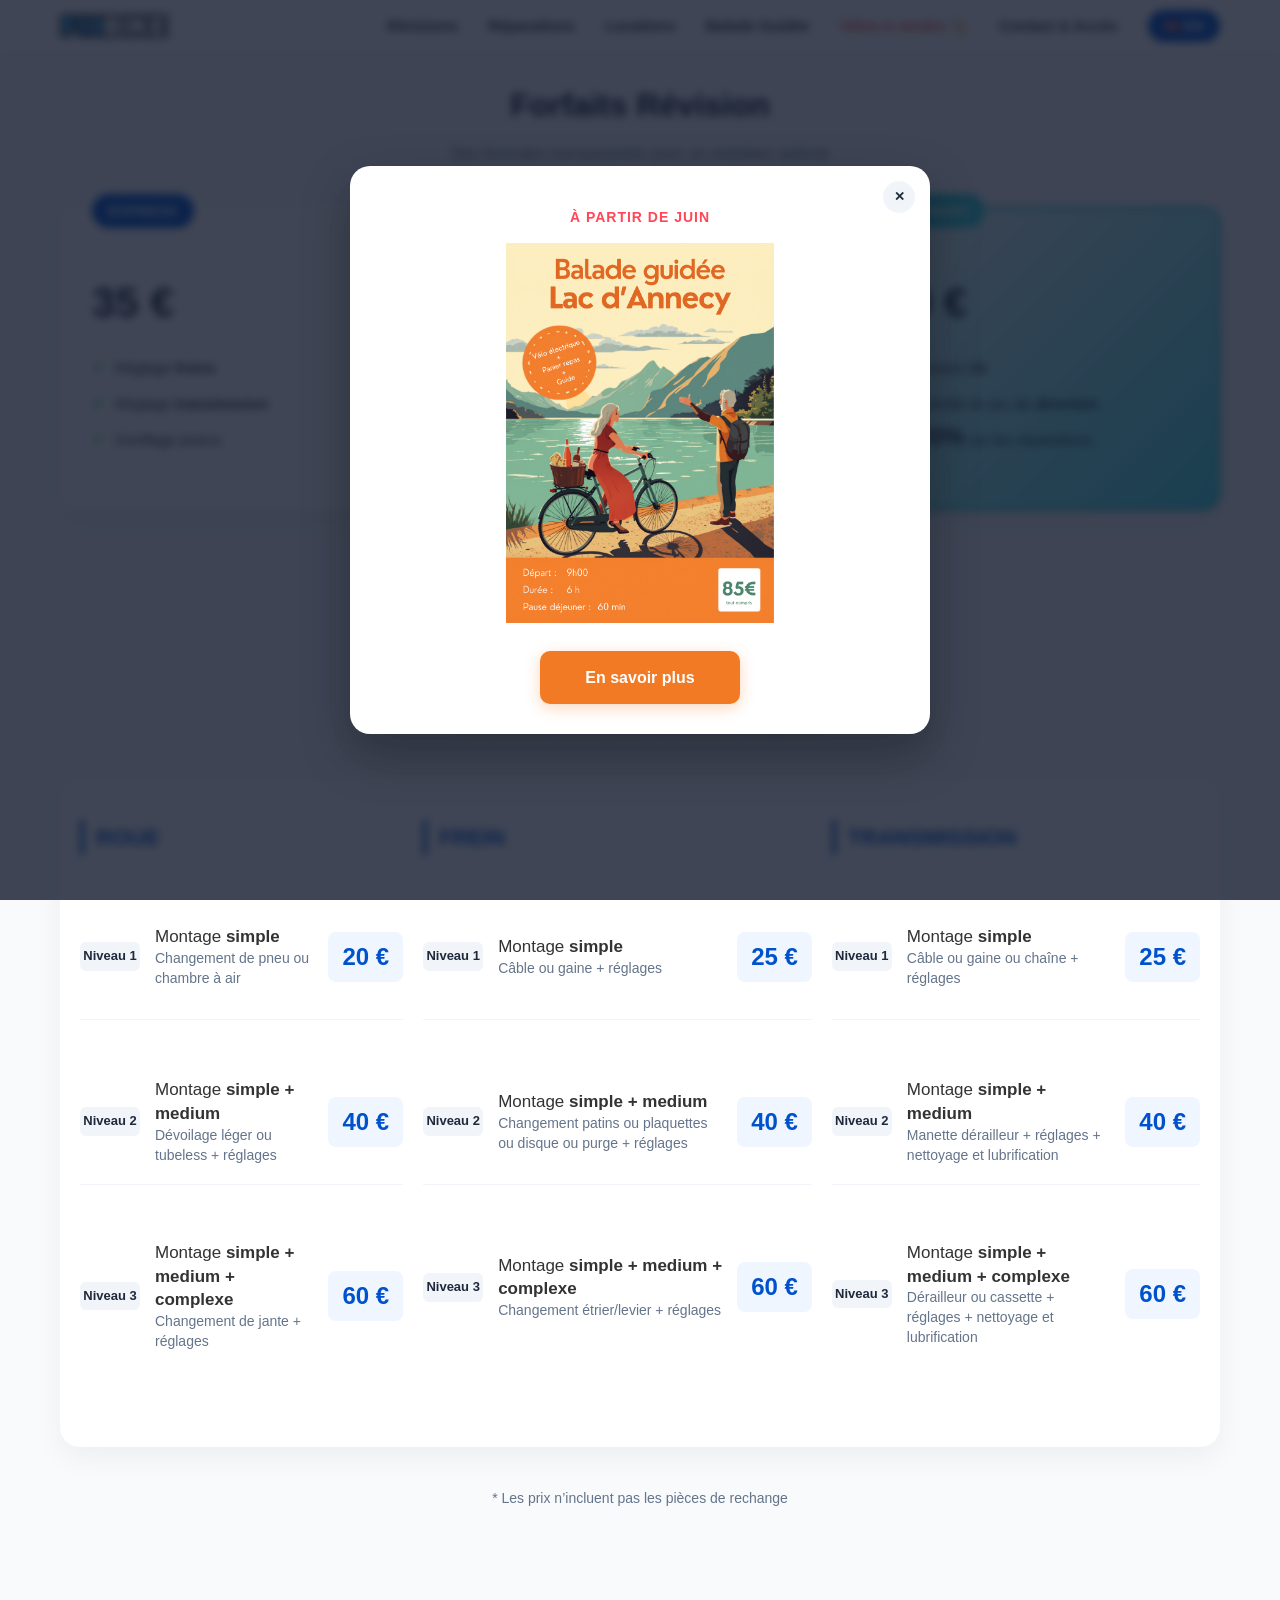
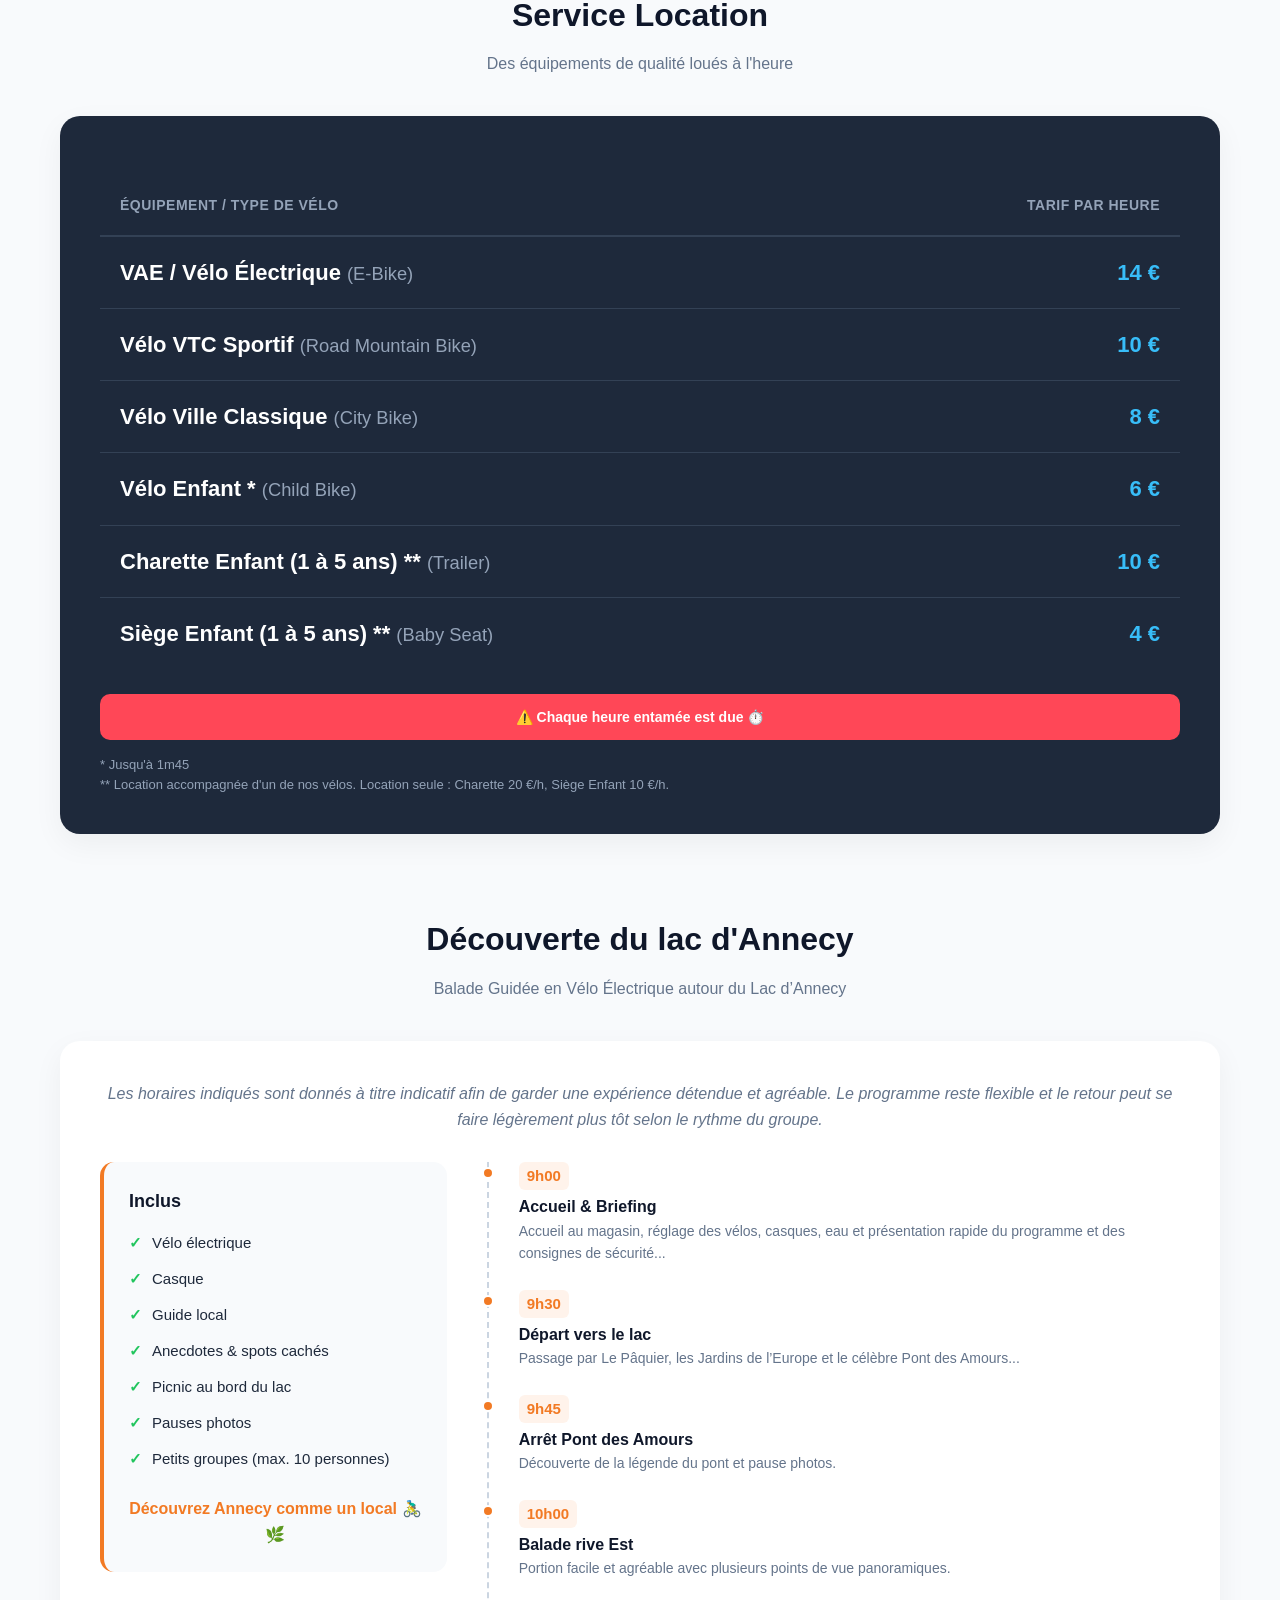
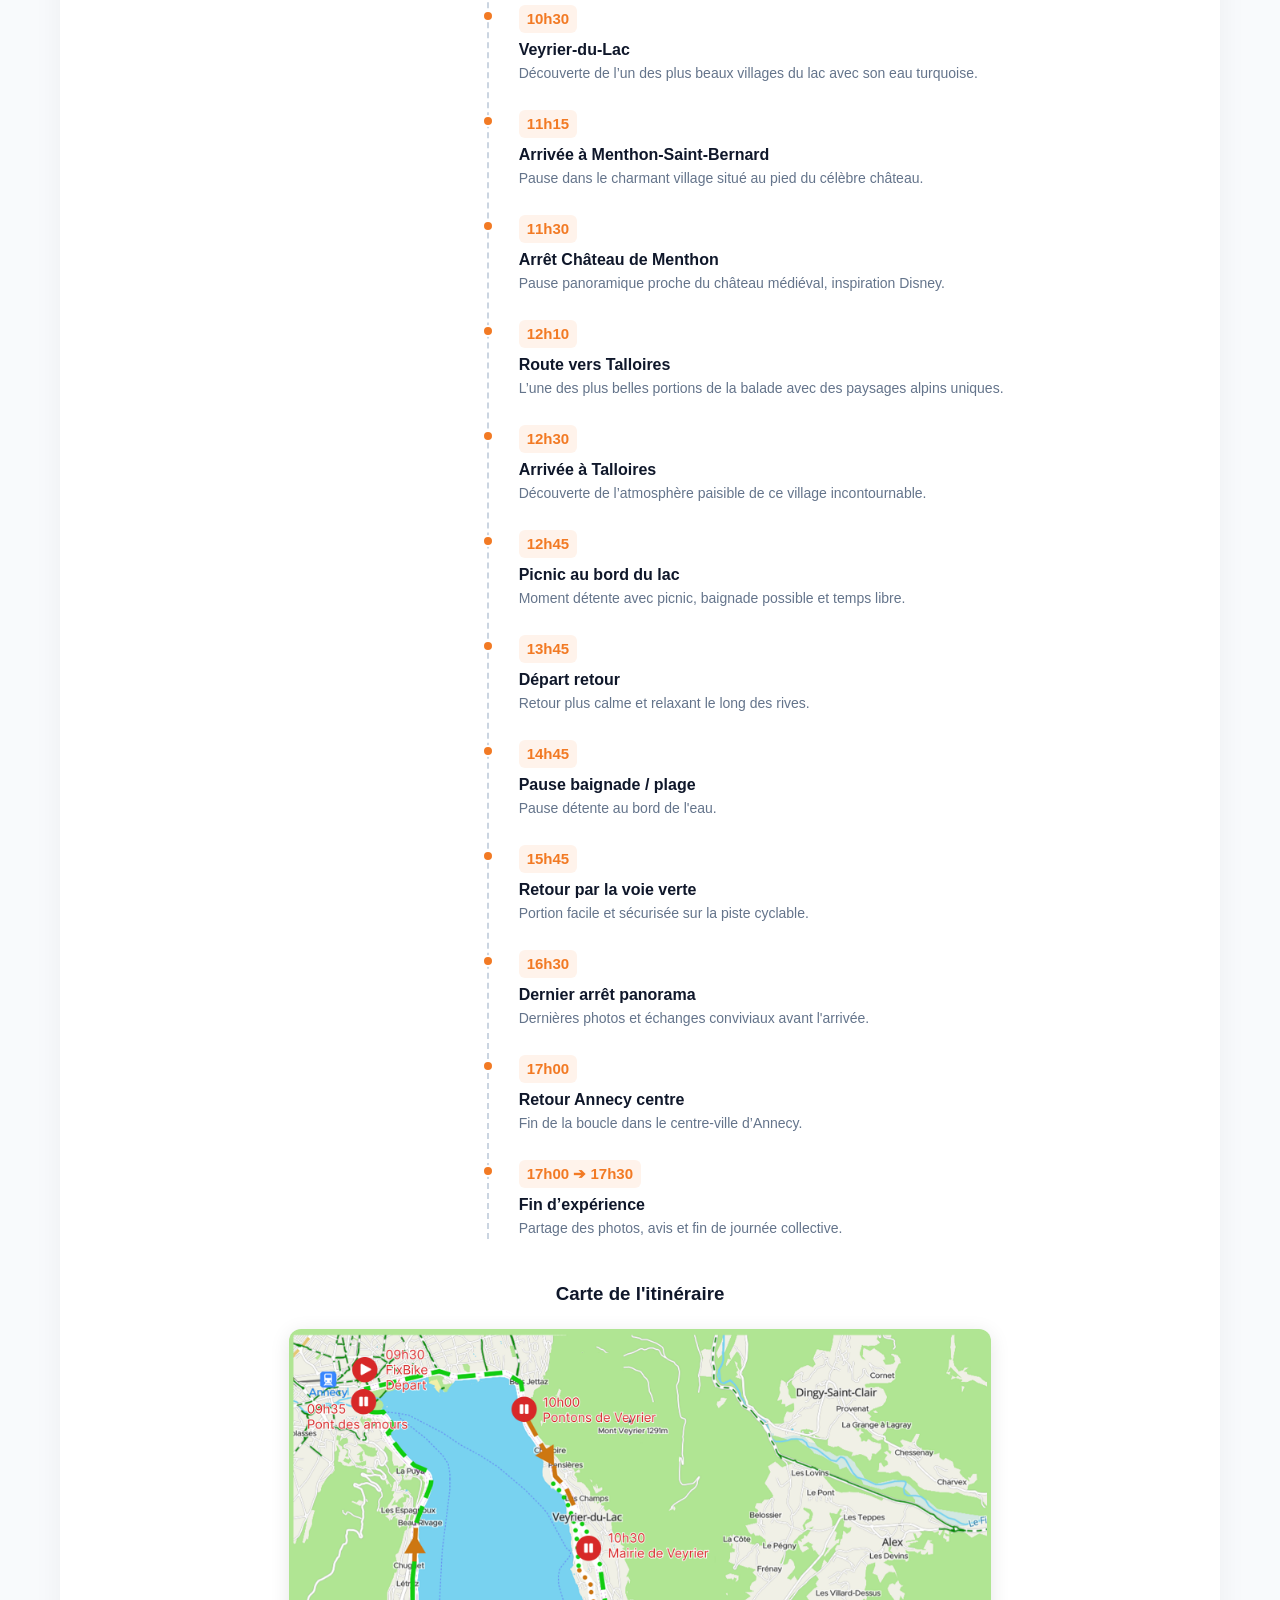
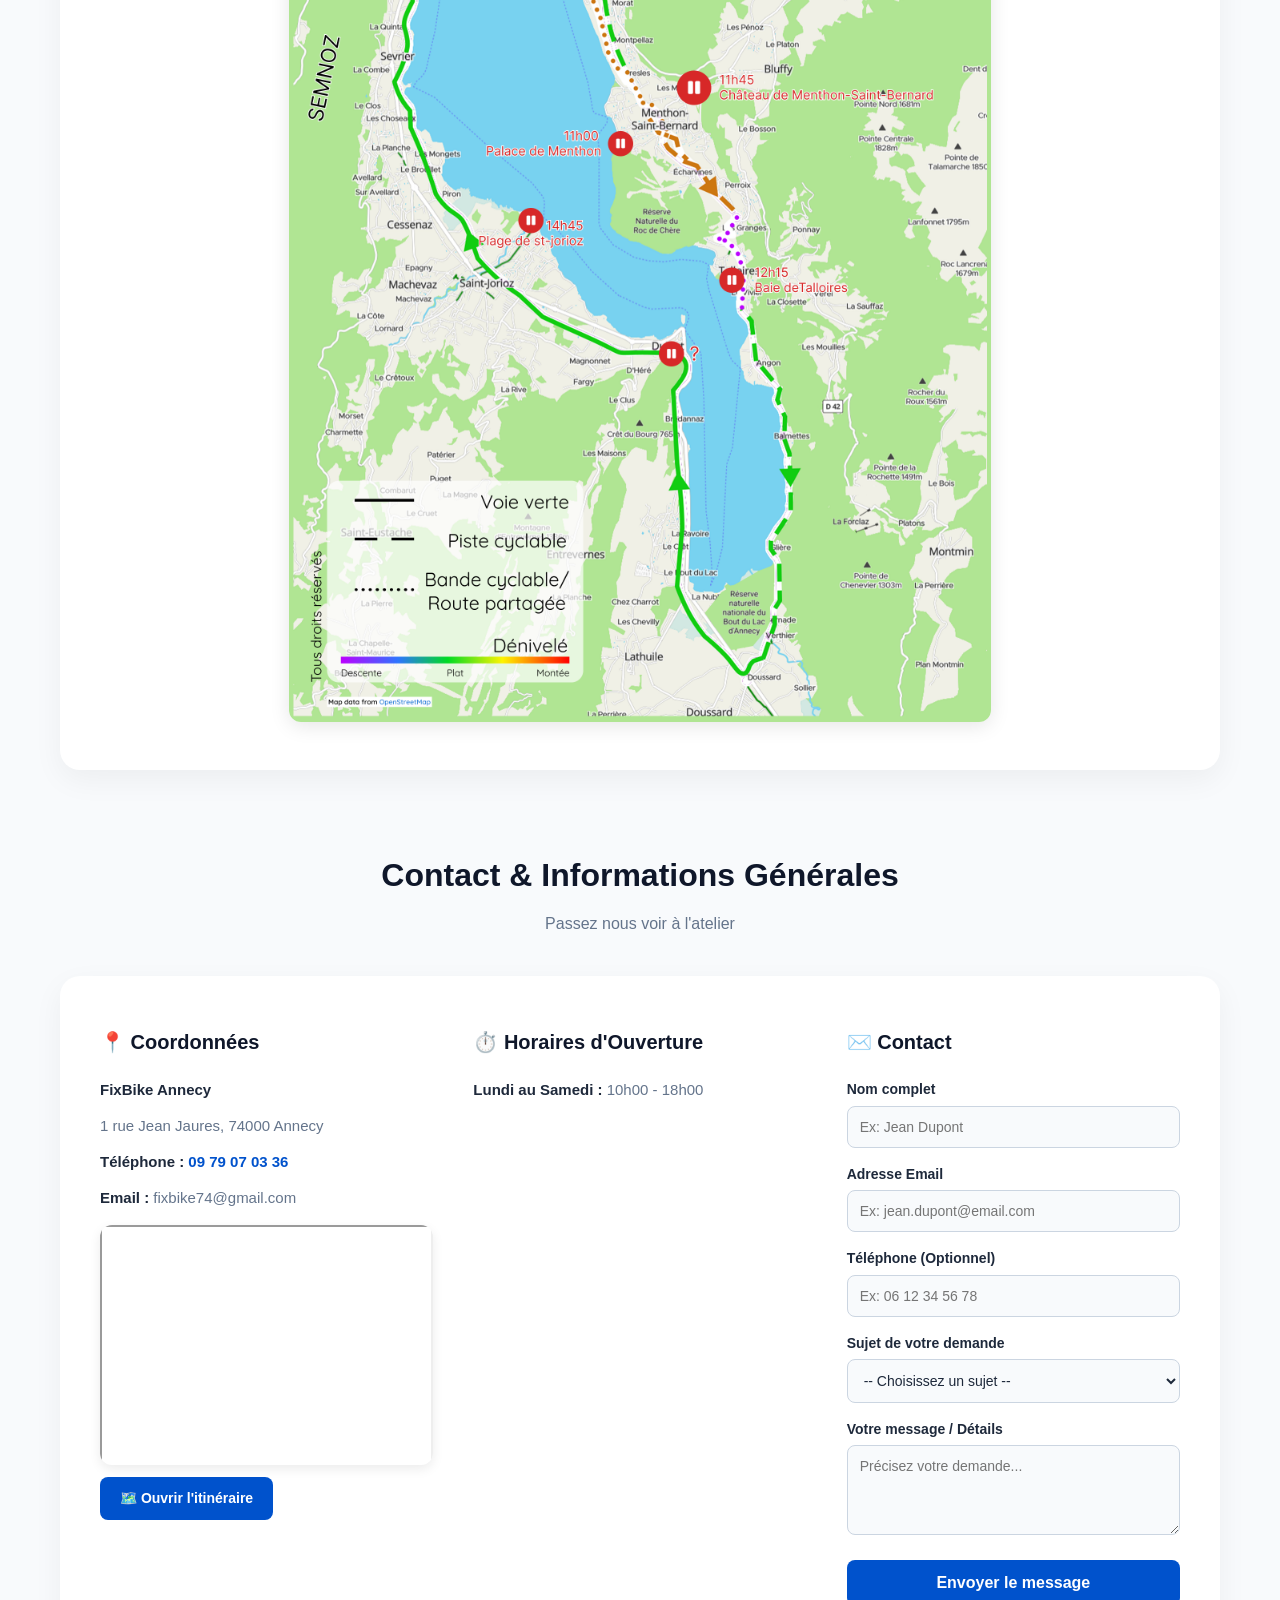
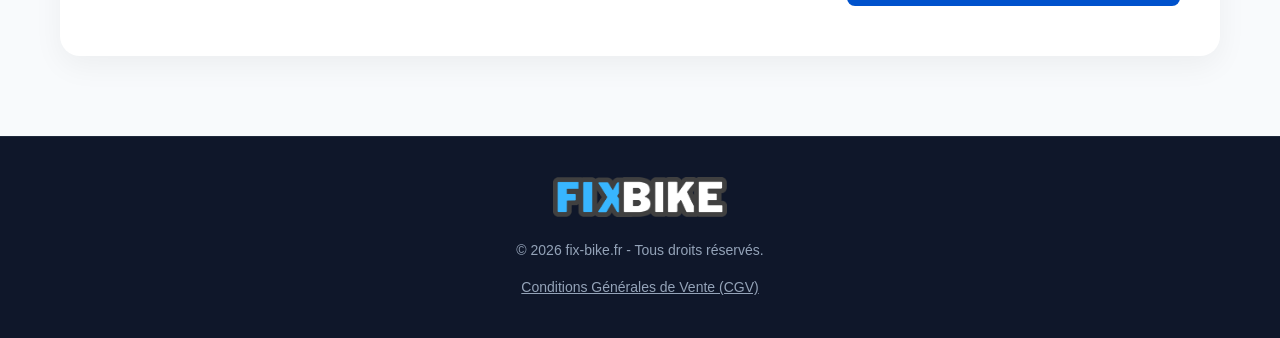
==== index.html @ bb6e9ca0 "Change -50 per -20" ====
<!DOCTYPE html>
<html lang="fr">

<head>
    <meta charset="UTF-8">
    <meta name="viewport" content="width=device-width, initial-scale=1.0">
    <title>Fix-Bike - Atelier de Réparation et Location de Vélos à Annecy</title>
    <link rel="icon" type="image/x-icon" href="assets/favicon.png">
    <!-- Liaison vers le fichier CSS externe de maintenance -->
    <link rel="stylesheet" href="style.css">
</head>

<body>

    <!-- Popup Promo -->
    <div class="popup-overlay" id="promoPopup">
        <div class="popup-content">
            <button class="close-popup" id="closePopup">✕</button>
            <div class="popup-subtitle">À partir de juin</div>
            <img src="assets/balade.png" alt="Affiche Balade Guidée" class="popup-img">
            <div>
                <a href="#balade" class="popup-btn" id="popupAction">En savoir plus</a>
            </div>
        </div>
    </div>

    <!-- HEADER CENTRALISÉ (Appelé depuis script.js) -->
    <custom-header></custom-header>

    <!-- Contenu Principal -->
    <main class="container">
        <!-- Section Révisions -->
        <section id="revisions">
            <div class="section-title">
                <h2 data-i18n="rev-title">Forfaits Révision</h2>
                <p data-i18n="rev-subtitle">Des formules transparentes pour un entretien optimal</p>
            </div>

            <div class="revision-grid">
                <div class="revision-card">
                    <div>
                        <div class="badge">Express</div>
                        <div class="price-tag">35 €</div>
                        <ul class="feature-list">
                            <li data-i18n="rev-exp-1">Réglage <strong>freins</strong></li>
                            <li data-i18n="rev-exp-2">Réglage <strong>transimssion</strong></li>
                            <li data-i18n="rev-exp-3">Gonflage pneus</li>
                        </ul>
                    </div>
                </div>

                <div class="revision-card gold-package">
                    <div>
                        <div class="badge">Or</div>
                        <div class="price-tag">60 €</div>
                        <ul class="feature-list">
                            <li data-i18n="rev-gld-1">Révision <strong>Express</strong></li>
                            <li data-i18n="rev-gld-2"><strong>Nettoyage</strong> et <strong>graissage</strong> transmission</li>
                            <li data-i18n="rev-gld-3">Contrôle des <strong>roues</strong> et <strong>pédalier</strong></li>
                        </ul>
                    </div>
                </div>

                <div class="revision-card diamond-package">
                    <div>
                        <div class="badge">Diamant</div>
                        <div class="price-tag">80 €</div>
                        <ul class="feature-list">
                            <li data-i18n="rev-dia-1">Révision <strong>Or</strong></li>
                            <li data-i18n="rev-dia-2">Contrôle du jeu de <strong>direction</strong></li>
                            <li data-i18n="rev-dia-3" style="margin-top: -10px;"><strong style="font-size: 24px">-20%</strong> sur les réparations</li>
                        </ul>
                    </div>
                </div>
            </div>
            <div class="disclaimer-text" data-i18n="pieces-repairs-disclaimer">* Les prix n’incluent ni les pièces, ni les réparations</div>
        </section>

        <!-- Section Réparations -->
        <section id="reparations">
            <div class="section-title">
                <h2 data-i18n="rep-title">Tarifs Réparation</h2>
                <p data-i18n="rep-subtitle">Interventions ciblées selon le niveau de complexité</p>
            </div>

            <div class="repair-box">
                <div class="repair-cat">
                    <div class="repair-category-title" data-i18n="cat-wheel">ROUE</div>
                    <div class="repair-row">
                        <div class="level-badge" data-i18n="lvl-1">Niveau 1</div>
                        <div class="repair-desc">
                            <div data-i18n="rep-w1-t">Montage <strong>simple</strong></div>
                            <span data-i18n="rep-w1-d">Changement de pneu ou chambre à air</span>
                        </div>
                        <div class="repair-price">20 €</div>
                    </div>
                    <div class="repair-row">
                        <div class="level-badge" data-i18n="lvl-2">Niveau 2</div>
                        <div class="repair-desc">
                            <div data-i18n="rep-w2-t">Montage <strong>simple + medium</strong></div>
                            <span data-i18n="rep-w2-d">Dévoilage léger ou tubeless + réglages</span>
                        </div>
                        <div class="repair-price">40 €</div>
                    </div>
                    <div class="repair-row">
                        <div class="level-badge" data-i18n="lvl-3">Niveau 3</div>
                        <div class="repair-desc">
                            <div data-i18n="rep-w3-t">Montage <strong>simple + medium + complexe</strong></div>
                            <span data-i18n="rep-w3-d">Changement de jante + réglages</span>
                        </div>
                        <div class="repair-price">60 €</div>
                    </div>
                </div>

                <div class="repair-cat">
                    <div class="repair-category-title" data-i18n="cat-brake">FREIN</div>
                    <div class="repair-row">
                        <div class="level-badge" data-i18n="lvl-1">Niveau 1</div>
                        <div class="repair-desc">
                            <div data-i18n="rep-b1-t">Montage <strong>simple</strong></div>
                            <span data-i18n="rep-b1-d">Câble ou gaine + réglages</span>
                        </div>
                        <div class="repair-price">25 €</div>
                    </div>
                    <div class="repair-row">
                        <div class="level-badge" data-i18n="lvl-2">Niveau 2</div>
                        <div class="repair-desc">
                            <div data-i18n="rep-b2-t">Montage <strong>simple + medium</strong></div>
                            <span data-i18n="rep-b2-d">Changement patins ou plaquettes ou disque ou purge + réglages</span>
                        </div>
                        <div class="repair-price">40 €</div>
                    </div>
                    <div class="repair-row">
                        <div class="level-badge" data-i18n="lvl-3">Niveau 3</div>
                        <div class="repair-desc">
                            <div data-i18n="rep-b3-t">Montage <strong>simple + medium + complexe</strong></div>
                            <span data-i18n="rep-b3-d">Changement étrier/levier + réglages</span>
                        </div>
                        <div class="repair-price">60 €</div>
                    </div>
                </div>

                <div class="repair-cat">
                    <div class="repair-category-title" data-i18n="cat-trans">TRANSMISSION</div>
                    <div class="repair-row">
                        <div class="level-badge" data-i18n="lvl-1">Niveau 1</div>
                        <div class="repair-desc">
                            <div data-i18n="rep-t1-t">Montage <strong>simple</strong></div>
                            <span data-i18n="rep-t1-d">Câble ou gaine ou chaîne + réglages</span>
                        </div>
                        <div class="repair-price">25 €</div>
                    </div>
                    <div class="repair-row">
                        <div class="level-badge" data-i18n="lvl-2">Niveau 2</div>
                        <div class="repair-desc">
                            <div data-i18n="rep-t2-t">Montage <strong>simple + medium</strong></div>
                            <span data-i18n="rep-t2-d">Manette dérailleur + réglages + nettoyage et lubrification</span>
                        </div>
                        <div class="repair-price">40 €</div>
                    </div>
                    <div class="repair-row">
                        <div class="level-badge" data-i18n="lvl-3">Niveau 3</div>
                        <div class="repair-desc">
                            <div data-i18n="rep-t3-t">Montage <strong>simple + medium + complexe</strong></div>
                            <span data-i18n="rep-t3-d">Dérailleur ou cassette + réglages + nettoyage et lubrification</span>
                        </div>
                        <div class="repair-price">60 €</div>
                    </div>
                </div>
            </div>
            <div class="disclaimer-text" data-i18n="pieces-disclaimer">* Les prix n’incluent pas les pièces de rechange</div>
        </section>

        <!-- Section Location -->
        <section id="locations">
            <div class="section-title">
                <h2 data-i18n="rent-title">Service Location</h2>
                <p data-i18n="rent-subtitle">Des équipements de qualité loués à l'heure</p>
            </div>

            <div class="rental-box">
                <table class="rental-table">
                    <thead>
                        <tr>
                            <th data-i18n="th-equip">Équipement / Type de Vélo</th>
                            <th data-i18n="th-price">Tarif Par Heure</th>
                        </tr>
                    </thead>
                    <tbody>
                        <tr>
                            <td><strong>VAE / Vélo Électrique</strong> <small style="color:#94a3b8;">(E-Bike)</small></td>
                            <td class="rental-price-cell">14 €</td>
                        </tr>
                        <tr>
                            <td><strong>Vélo VTC Sportif</strong> <small style="color:#94a3b8;">(Road Mountain Bike)</small></td>
                            <td class="rental-price-cell">10 €</td>
                        </tr>
                        <tr>
                            <td><strong>Vélo Ville Classique</strong> <small style="color:#94a3b8;">(City Bike)</small></td>
                            <td class="rental-price-cell">8 €</td>
                        </tr>
                        <tr>
                            <td><strong>Vélo Enfant *</strong> <small style="color:#94a3b8;">(Child Bike)</small></td>
                            <td class="rental-price-cell">6 €</td>
                        </tr>
                        <tr>
                            <td><strong>Charette Enfant (1 à 5 ans) **</strong> <small style="color:#94a3b8;">(Trailer)</small></td>
                            <td class="rental-price-cell">10 €</td>
                        </tr>
                        <tr>
                            <td><strong>Siège Enfant (1 à 5 ans) **</strong> <small style="color:#94a3b8;">(Baby Seat)</small></td>
                            <td class="rental-price-cell">4 €</td>
                        </tr>
                    </tbody>
                </table>

                <div class="rental-note-banner" data-i18n="rent-warn">
                    ⚠️ Chaque heure entamée est due ⏱️
                </div>

                <div class="rental-sub-notes">
                    <p data-i18n="rent-foot-1">* Jusqu'à 1m45</p>
                    <p data-i18n="rent-foot-2">** Location accompagnée d'un de nos vélos. Location seule : Charette 20 €/h, Siège Enfant 10 €/h.</p>
                </div>
            </div>
        </section>

        <!-- Section Balade -->
        <section id="balade">
            <div class="section-title">
                <h2 data-i18n="tour-title">Découverte du lac d'Annecy</h2>
                <p data-i18n="tour-subtitle">Balade Guidée en Vélo Électrique autour du Lac d’Annecy</p>
            </div>

            <div class="tour-box">
                <p style="margin-bottom: 30px; font-style: italic; color: var(--text-muted); text-align: center;" data-i18n="tour-intro">
                    Les horaires indiqués sont donnés à titre indicatif afin de garder une expérience détendue et agréable. Le programme reste flexible et le retour peut se faire légèrement plus tôt selon le rythme du groupe.
                </p>

                <div class="tour-layout">
                    <div class="tour-included-box">
                        <h3 data-i18n="tour-inc-h">Inclus</h3>
                        <ul class="feature-list" style="margin-top: 0;">
                            <li data-i18n="tour-inc-1">Vélo électrique</li>
                            <li data-i18n="tour-inc-2">Casque</li>
                            <li data-i18n="tour-inc-3">Guide local</li>
                            <li data-i18n="tour-inc-4">Anecdotes & spots cachés</li>
                            <li data-i18n="tour-inc-5">Picnic au bord du lac</li>
                            <li data-i18n="tour-inc-6">Pauses photos</li>
                            <li data-i18n="tour-inc-7">Petits groupes (max. 10 personnes)</li>
                        </ul>
                        <p style="margin-top: 25px; font-weight: bold; color: #f27a24; text-align: center;" data-i18n="tour-tagline">Découvrez Annecy comme un local 🚴‍♂️🌿</p>
                    </div>

                    <div class="tour-timeline">
                        <div class="timeline-item">
                            <div class="timeline-dot"></div>
                            <div class="timeline-time">9h00</div>
                            <div class="timeline-title" data-i18n="t-900-t">Accueil & Briefing</div>
                            <div class="timeline-desc" data-i18n="t-900-d">Accueil au magasin, réglage des vélos, casques, eau et présentation rapide du programme et des consignes de sécurité...</div>
                        </div>
                        <div class="timeline-item">
                            <div class="timeline-dot"></div>
                            <div class="timeline-time">9h30</div>
                            <div class="timeline-title" data-i18n="t-930-t">Départ vers le lac</div>
                            <div class="timeline-desc" data-i18n="t-930-d">Passage par Le Pâquier, les Jardins de l’Europe et le célèbre Pont des Amours...</div>
                        </div>
                        <div class="timeline-item">
                            <div class="timeline-dot"></div>
                            <div class="timeline-time">9h45</div>
                            <div class="timeline-title" data-i18n="t-945-t">Arrêt Pont des Amours</div>
                            <div class="timeline-desc" data-i18n="t-945-d">Découverte de la légende du pont et pause photos.</div>
                        </div>
                        <div class="timeline-item">
                            <div class="timeline-dot"></div>
                            <div class="timeline-time">10h00</div>
                            <div class="timeline-title" data-i18n="t-1000-t">Balade rive Est</div>
                            <div class="timeline-desc" data-i18n="t-1000-d">Portion facile et agréable avec plusieurs points de vue panoramiques.</div>
                        </div>
                        <div class="timeline-item">
                            <div class="timeline-dot"></div>
                            <div class="timeline-time">10h30</div>
                            <div class="timeline-title" data-i18n="t-1030-t">Veyrier-du-Lac</div>
                            <div class="timeline-desc" data-i18n="t-1030-d">Découverte de l’un des plus beaux villages du lac avec son eau turquoise.</div>
                        </div>
                        <div class="timeline-item">
                            <div class="timeline-dot"></div>
                            <div class="timeline-time">11h15</div>
                            <div class="timeline-title" data-i18n="t-1115-t">Arrivée à Menthon-Saint-Bernard</div>
                            <div class="timeline-desc" data-i18n="t-1115-d">Pause dans le charmant village situé au pied du célèbre château.</div>
                        </div>
                        <div class="timeline-item">
                            <div class="timeline-dot"></div>
                            <div class="timeline-time">11h30</div>
                            <div class="timeline-title" data-i18n="t-1130-t">Arrêt Château de Menthon</div>
                            <div class="timeline-desc" data-i18n="t-1130-d">Pause panoramique proche du château médiéval, inspiration Disney.</div>
                        </div>
                        <div class="timeline-item">
                            <div class="timeline-dot"></div>
                            <div class="timeline-time">12h10</div>
                            <div class="timeline-title" data-i18n="t-1210-t">Route vers Talloires</div>
                            <div class="timeline-desc" data-i18n="t-1210-d">L’une des plus belles portions de la balade avec des paysages alpins uniques.</div>
                        </div>
                        <div class="timeline-item">
                            <div class="timeline-dot"></div>
                            <div class="timeline-time">12h30</div>
                            <div class="timeline-title" data-i18n="t-1230-t">Arrivée à Talloires</div>
                            <div class="timeline-desc" data-i18n="t-1230-d">Découverte de l’atmosphère paisible de ce village incontournable.</div>
                        </div>
                        <div class="timeline-item">
                            <div class="timeline-dot"></div>
                            <div class="timeline-time">12h45</div>
                            <div class="timeline-title" data-i18n="t-1245-t">Picnic au bord du lac</div>
                            <div class="timeline-desc" data-i18n="t-1245-d">Moment détente avec picnic, baignade possible et temps libre.</div>
                        </div>
                        <div class="timeline-item">
                            <div class="timeline-dot"></div>
                            <div class="timeline-time">13h45</div>
                            <div class="timeline-title" data-i18n="t-1345-t">Départ retour</div>
                            <div class="timeline-desc" data-i18n="t-1345-d">Retour plus calme et relaxant le long des rives.</div>
                        </div>
                        <div class="timeline-item">
                            <div class="timeline-dot"></div>
                            <div class="timeline-time">14h45</div>
                            <div class="timeline-title" data-i18n="t-1445-t">Pause baignade / plage</div>
                            <div class="timeline-desc" data-i18n="t-1445-d">Pause détente au bord de l'eau.</div>
                        </div>
                        <div class="timeline-item">
                            <div class="timeline-dot"></div>
                            <div class="timeline-time">15h45</div>
                            <div class="timeline-title" data-i18n="t-1545-t">Retour par la voie verte</div>
                            <div class="timeline-desc" data-i18n="t-1545-d">Portion facile et sécurisée sur la piste cyclable.</div>
                        </div>
                        <div class="timeline-item">
                            <div class="timeline-dot"></div>
                            <div class="timeline-time">16h30</div>
                            <div class="timeline-title" data-i18n="t-1630-t">Dernier arrêt panorama</div>
                            <div class="timeline-desc" data-i18n="t-1630-d">Dernières photos et échanges conviviaux avant l'arrivée.</div>
                        </div>
                        <div class="timeline-item">
                            <div class="timeline-dot"></div>
                            <div class="timeline-time">17h00</div>
                            <div class="timeline-title" data-i18n="t-1700-t">Retour Annecy centre</div>
                            <div class="timeline-desc" data-i18n="t-1700-d">Fin de la boucle dans le centre-ville d’Annecy.</div>
                        </div>
                        <div class="timeline-item">
                            <div class="timeline-dot"></div>
                            <div class="timeline-time">17h00 ➔ 17h30</div>
                            <div class="timeline-title" data-i18n="t-1730-t">Fin d’expérience</div>
                            <div class="timeline-desc" data-i18n="t-1730-d">Partage des photos, avis et fin de journée collective.</div>
                        </div>
                    </div>
                </div>

                <div class="tour-map-box">
                    <h3 data-i18n="tour-map-h">Carte de l'itinéraire</h3>
                    <img src="assets/carte.png" alt="Carte Itinéraire Lac d'Annecy" class="tour-map-img">
                </div>
            </div>
        </section>

        <!-- Section Contact -->
        <section id="contact">
            <div class="section-title">
                <h2 data-i18n="cont-title">Contact & Informations Générales</h2>
                <p data-i18n="cont-subtitle">Passez nous voir à l'atelier</p>
            </div>

            <div class="info-section">
                <div class="info-block">
                    <h3 data-i18n="cont-h-coord">📍 Coordonnées</h3>
                    <p><strong>FixBike Annecy</strong></p>
                    <p data-i18n="cont-addr">1 rue Jean Jaures, 74000 Annecy</p>
                    <p><strong>Téléphone :</strong> <a href="tel:0979070336" style="color:var(--primary); text-decoration:none; font-weight:600;">09 79 07 03 36</a></p>
                    <p><strong>Email :</strong> fixbike74@gmail.com</p>

                    <div class="map-container">
                        <iframe style="width: 100%" src="https://www.google.com/maps/embed?pb=!1m18!1m12!1m3!1d2041.3830702172029!2d6.127404127513058!3d45.901615524656236!2m3!1f0!2f0!3f0!3m2!1i1024!2i768!4f13.1!3m3!1m2!1s0x478b8f8b53c33fb9%3A0xe16911316a952d5!2sFIXBIKE%20Annecy%20-%20Bonlieu!5e1!3m2!1sfr!2sfr!4v1780423492397!5m2!1sfr!2sfr" width="400" height="300" style="border:0;" allowfullscreen="" loading="lazy" referrerpolicy="no-referrer-when-downgrade"></iframe>
                    </div>
                    <a href="https://maps.app.goo.gl/acNBuc4P9fA6mTgX8" target="_blank" class="map-btn">🗺️ Ouvrir l'itinéraire</a>
                </div>

                <div class="info-block">
                    <h3 data-i18n="cont-h-hours">⏱️ Horaires d'Ouverture</h3>
                    <p><strong data-i18n="days-w">Lundi au Samedi :</strong> 10h00 - 18h00</p>
                </div>

                <div class="info-block">
                    <h3 data-i18n="cont-h-contact">✉️ Contact</h3>

                    <!-- Formulaire adapté pour Web3Forms ou Getform (gérant les fichiers) -->
                    <form action="https://api.web3forms.com/submit" method="POST" enctype="multipart/form-data" class="contact-form">

                        <!-- Clé d'accès Web3Forms (à remplacer par la vôtre) -->
                        <input type="hidden" name="access_key" value="88e7e542-56e3-41d1-92f7-00bc181a9f45">

                        <div class="form-group">
                            <label for="form-name" data-i18n="form-name-lbl">Nom complet</label>
                            <input type="text" id="form-name" name="name" required placeholder="Ex: Jean Dupont">
                        </div>

                        <div class="form-group">
                            <label for="form-email" data-i18n="form-email-lbl">Adresse Email</label>
                            <input type="email" id="form-email" name="email" required placeholder="Ex: jean.dupont@email.com">
                        </div>

                        <div class="form-group">
                            <label for="form-phone" data-i18n="form-phone-lbl">Téléphone (Optionnel)</label>
                            <input type="tel" id="form-phone" name="phone" placeholder="Ex: 06 12 34 56 78">
                        </div>

                        <!-- NOUVEAU : Sélection du sujet -->
                        <div class="form-group">
                            <label for="form-subject" data-i18n="form-subject-lbl">Sujet de votre demande</label>
                            <select id="form-subject" name="subject" required>
                                <option value="" disabled selected data-i18n="form-subj-select">-- Choisissez un sujet --</option>
                                <option value="Réparation / Révision" data-i18n="form-subj-rep">Réparation / Révision d'un vélo</option>
                                <option value="Location" data-i18n="form-subj-rent">Location de matériel</option>
                                <option value="Balade Guidée" data-i18n="form-subj-tour">Réservation Balade Guidée</option>
                                <option value="Autre" data-i18n="form-subj-other">Autre demande</option>
                            </select>
                        </div>

                        <div class="form-group">
                            <label for="form-message" data-i18n="form-msg-lbl">Votre message / Détails</label>
                            <textarea id="form-message" name="message" rows="4" required placeholder="Précisez votre demande..."></textarea>
                        </div>

                        <button type="submit" class="submit-btn" data-i18n="form-btn-submit">Envoyer le message</button>
                    </form>
                </div>
            </div>
        </section>
    </main>

    <!-- FOOTER CENTRALISÉ (Appelé depuis script.js) -->
    <custom-footer></custom-footer>

    <!-- Liaison vers le fichier JavaScript externe commun -->
    <script src="script.js"></script>
</body>

</html>
---- style.css ----
:root {
    --primary: #0052cc;
    --primary-dark: #003d99;
    --accent: #ff4757;
    --bg-light: #f8fafc;
    --text-dark: #1e293b;
    --text-muted: #64748b;
    --card-bg: #ffffff;
    --shadow: 0 10px 30px rgba(0, 0, 0, 0.05);
    --transition: all 0.3s ease;
    --gold-grad: linear-gradient(135deg, #f1c40f, #f39c12);
    --diamond-grad: linear-gradient(135deg, #02aeb7, #0283b7);
}

* {
    box-sizing: border-box;
    margin: 0;
    padding: 0;
    font-family: 'Segoe UI', Tahoma, Geneva, Verdana, sans-serif;
}

body {
    background-color: var(--bg-light);
    color: var(--text-dark);
    line-height: 1.6;
}

/* Bloque le scroll quand la popup est active */
body.popup-active {
    overflow: hidden;
}

/* --- HEADER --- */
header {
    background: white;
    box-shadow: 0 2px 10px rgba(0, 0, 0, 0.03);
    position: fixed;
    width: 100%;
    top: 0;
    z-index: 1000;
}

.header-container {
    max-width: 1200px;
    margin: 0 auto;
    padding: 10px 20px;
    display: flex;
    justify-content: space-between;
    align-items: center;
    position: relative;
}

.logo-container {
    display: flex;
    align-items: center;
}

.logo-img {
    height: 25px;
    width: auto;
    object-fit: contain;
}

nav {
    display: flex;
    align-items: center;
    gap: 30px;
}

nav a {
    text-decoration: none;
    color: var(--text-dark);
    font-weight: 600;
    font-size: 15px;
    transition: var(--transition);
}

nav a:hover {
    color: var(--primary);
}

.nav-actions {
    display: flex;
    align-items: center;
    gap: 20px;
}

.lang-btn {
    background: var(--primary);
    color: white;
    border: none;
    padding: 8px 16px;
    border-radius: 20px;
    font-weight: 600;
    cursor: pointer;
    transition: var(--transition);
    display: flex;
    align-items: center;
    gap: 6px;
    font-size: 14px;
}

.lang-btn:hover {
    background: var(--primary-dark);
    transform: translateY(-1px);
}

.burger-menu {
    display: none;
    background: none;
    border: none;
    font-size: 28px;
    cursor: pointer;
    color: var(--text-dark);
    z-index: 1100;
}

/* --- HERO SECTION --- */
.hero {
    padding: 180px 20px 120px 20px;
    background: linear-gradient(rgba(15, 23, 42, 0.75), rgba(15, 23, 42, 0.60)), url('https://images.unsplash.com/photo-1485965120184-e220f721d03e?auto=format&fit=crop&w=1920&q=80');
    background-size: cover;
    background-position: center;
    background-attachment: fixed;
    text-align: center;
    color: white;
}

.hero h1 {
    font-size: 52px;
    font-weight: 800;
    margin-bottom: 20px;
    text-shadow: 0 2px 4px rgba(0, 0, 0, 0.2);
}

.hero p {
    font-size: 20px;
    max-width: 700px;
    margin: 0 auto 30px auto;
    text-shadow: 0 1px 2px rgba(0, 0, 0, 0.2);
    color: #e2e8f0;
}

/* --- STRUCTURE ET TITRES --- */
.container {
    max-width: 1200px;
    margin: 0 auto;
    padding: 0 20px;
}

.section-title {
    text-align: center;
    margin: 80px 0 40px 0;
    position: relative;
}

.section-title h2 {
    font-size: 32px;
    font-weight: 800;
    color: #0f172a;
    margin-bottom: 10px;
}

.section-title p {
    color: var(--text-muted);
    font-size: 16px;
}

/* Décale l'ancrage des sections pour compenser la hauteur du header fixe */
section[id] {
    scroll-margin-top: 90px;
    /* Ajustez cette valeur (en pixels) selon la hauteur réelle de votre header */
    scroll-behavior: smooth;
    /* Optionnel : rend le défilement fluide et agréable au clic */
}

/* --- GRILLE DES FORFAITS --- */
.revision-grid {
    display: grid;
    grid-template-columns: repeat(auto-fit, minmax(320px, 1fr));
    gap: 30px;
    margin-bottom: 60px;
}

.revision-card {
    background: var(--card-bg);
    border-radius: 16px;
    padding: 40px 30px;
    box-shadow: var(--shadow);
    position: relative;
    transition: var(--transition);
    border: 2px solid transparent;
    display: flex;
    flex-direction: column;
    justify-content: space-between;
}

.revision-card:hover {
    transform: translateY(-5px);
}

.revision-card.diamond-package {
    background: linear-gradient(135deg, #fdfdfd, #43e1ea);
    border-color: #02aeb7;
}

.revision-card.diamond-package:hover {
    border-color: #039097;
    box-shadow: 0 15px 30px rgba(148, 163, 184, 0.15);
}

.revision-card.diamond-package .badge {
    background: linear-gradient(135deg, #02aeb7, #43e1ea);
    color: white;
}

.revision-card.gold-package {
    background: linear-gradient(135deg, #fffbeb, #fef3c7);
    border-color: #f59e0b;
}

.revision-card.gold-package:hover {
    border-color: #d97706;
    box-shadow: 0 15px 30px rgba(217, 119, 6, 0.15);
}

.revision-card.gold-package .badge {
    background: linear-gradient(135deg, #d97706, #f59e0b);
    color: white;
}

.badge {
    position: absolute;
    top: -15px;
    left: 30px;
    background: var(--primary);
    color: white;
    padding: 6px 16px;
    border-radius: 20px;
    font-weight: 700;
    font-size: 14px;
    text-transform: uppercase;
    letter-spacing: 0.5px;
}

.price-tag {
    font-size: 42px;
    font-weight: 800;
    color: var(--text-dark);
    margin: 20px 0;
    display: flex;
    align-items: baseline;
}

.feature-list {
    list-style: none;
    margin-top: 20px;
}

.feature-list li {
    margin-bottom: 12px;
    /* display: flex;
    align-items: flex-start;
    gap: 10px; */
    font-size: 15px;
}

.feature-list li::before {
    content: "✓";
    color: #22c55e;
    font-weight: bold;
    margin-right: 10px;
}

/* --- REPARATIONS --- */
.repair-box {
    background: white;
    border-radius: 20px;
    box-shadow: var(--shadow);
    padding: 40px 10px;
    margin-bottom: 60px;
    display: flex;
}

.repair-cat {
    width: stretch;
    padding: 0 10px;
}

.repair-category-title {
    font-size: 22px;
    font-weight: 700;
    margin: 30px 0 20px 0;
    color: var(--primary);
    border-left: 4px solid var(--primary);
    padding-left: 12px;
}

.repair-category-title:first-of-type {
    margin-top: 0;
}

.repair-row:last-child {
    border-bottom: none;
}

.level-badge {
    background: #f1f5f9;
    color: var(--text-dark);
    padding: 4px 0;
    border-radius: 6px;
    font-weight: 600;
    font-size: 13px;
    text-align: center;
}

/* .repair-desc strong {
    display: block;
    font-size: 16px;
    color: #0f172a;
} */

.repair-desc {
    font-size: 18px;
}

/* Style des lignes de réparation internes */
.repair-row {
    display: flex;
    justify-content: space-between;
    align-items: center;
    margin: 40px 0;
    border-bottom: 2px solid #e0e0e0;
    min-height: 125px;
    box-sizing: border-box;
    display: grid;
    grid-template-columns: 60px 1fr auto;
    padding: 16px 0;
    border-bottom: 1px solid #f1f5f9;
    align-items: center;
    gap: 15px;
}

.row-left {
    display: flex;
    align-items: center;
    gap: 20px;
    flex-grow: 1;
    height: 100%;
    /* Permet de s'aligner sur la hauteur de la ligne */
}

/* Style de la description textuelle interne */
.repair-desc {
    font-size: 17px;
    color: #333;
    line-height: 1.4;
    text-align: left;
    /* Aligné à gauche pour un rendu plus propre quand il y a plusieurs lignes */
    flex-grow: 1;

    /* Centre verticalement le texte dans son espace dédié */
    display: flex;
    flex-direction: column;
    justify-content: center;
}

.repair-desc span {
    font-size: 14px;
    color: var(--text-muted);
}

.repair-price {
    font-weight: 700;
    font-size: 24px;
    color: var(--primary);
    background: #eff6ff;
    padding: 6px 14px;
    border-radius: 8px;
}

/* --- LOCATIONS --- */
.rental-box {
    background: #1e293b;
    color: white;
    border-radius: 20px;
    padding: 40px;
    box-shadow: var(--shadow);
    margin-bottom: 60px;
}

.rental-table {
    width: 100%;
    border-collapse: collapse;
    margin-top: 20px;
}

/* FOR .tv-vertical-wrapper */
.tv-vertical-wrapper .rental-table th {
    font-size: 28px;
}

.tv-vertical-wrapper .rental-box>table>tbody>tr>td {
    font-size: 34px;
}

.tv-vertical-wrapper .rental-box>table>tbody>tr>td.rental-price-cell {
    font-size: 54px;
}

.tv-vertical-wrapper .rental-note-banner {
    font-size: 28px;
}

.tv-vertical-wrapper .rental-sub-notes {
    font-size: 24px;
}
.tv-vertical-wrapper {
    display: flex;
    flex-direction: column;
    justify-content: space-between;
    height: 100vw;
    width: 100vh;
    padding: 60px 40px;
    box-sizing: border-box;
    transform: rotate(90deg);
}

/* FOR .tv-carousel */

.tv-carousel .tv-slide .section-title h2 {
    font-size: 48px !important;
    margin-bottom: 80px;
}


.tv-carousel .repair-category-title {
    font-size: 32px;
}

.tv-carousel .repair-desc div {
    font-size: 22px;
}

.tv-carousel .repair-desc span {
    font-size: 18px;
}

.tv-carousel .repair-price {
    font-size: 32px;
}

.tv-carousel .disclaimer-text {
    font-size: 18px;
}

.tv-carousel .badge {
    position: absolute;
    top: -30px;
    left: 50px;
    padding: 6px 26px;
    border-radius: 50px;
    font-size: 32px;
}

.tv-carousel .price-tag {
    font-size: 62px;
}

.tv-carousel .feature-list li {
    font-size: 32px;
}


.eapps-widget-toolbar {
    display: none;
}

.rental-box>table>tbody>tr>td {
    font-size: 22px;
}

.rental-table th,
.rental-table td {
    padding: 18px 20px;
}

.rental-table th:first-child,
.rental-table td:first-child {
    text-align: left;
}

.rental-table th:last-child,
.rental-table td:last-child {
    text-align: right;
    /* width: 150px; */
}

.rental-table th {
    border-bottom: 2px solid #334155;
    color: #94a3b8;
    font-size: 14px;
    text-transform: uppercase;
    letter-spacing: 0.5px;
}

.rental-table td {
    border-bottom: 1px solid #334155;
    font-size: 16px;
}

.rental-table tr:last-child td {
    border-bottom: none;
}

.rental-price-cell {
    font-weight: 700;
    font-size: 20px;
    color: #38bdf8;
}

.rental-note-banner {
    background: var(--accent);
    color: white;
    padding: 12px;
    border-radius: 10px;
    text-align: center;
    font-weight: 700;
    margin-top: 25px;
    font-size: 14px;
}

.rental-sub-notes {
    margin-top: 15px;
    font-size: 13px;
    color: #94a3b8;
    line-height: 1.5;
}

.disclaimer-text {
    text-align: center;
    font-size: 14px;
    color: var(--text-muted);
    margin-top: -20px;
    margin-bottom: 40px;
}

/* --- BALADES GUIDÉES --- */
.tour-box {
    background: white;
    border-radius: 20px;
    box-shadow: var(--shadow);
    padding: 40px;
    margin-bottom: 60px;
}

.tour-layout {
    display: grid;
    grid-template-columns: 1fr 2fr;
    gap: 40px;
    margin-bottom: 40px;
}

.tour-included-box {
    background: #f8fafc;
    border-radius: 14px;
    padding: 25px;
    border-left: 4px solid #f27a24;
    height: fit-content;
}

.tour-included-box h3 {
    margin-bottom: 15px;
    color: #0f172a;
    font-size: 18px;
}

.tour-timeline {
    position: relative;
    padding-left: 30px;
    border-left: 2px dashed #cbd5e1;
}

.timeline-item {
    position: relative;
    margin-bottom: 25px;
}

.timeline-item:last-child {
    margin-bottom: 0;
}

.timeline-time {
    font-weight: 700;
    color: #f27a24;
    font-size: 15px;
    display: inline-block;
    background: #fff3eb;
    padding: 2px 8px;
    border-radius: 6px;
    margin-bottom: 4px;
}

.timeline-title {
    font-weight: 700;
    color: #0f172a;
    font-size: 16px;
}

.timeline-desc {
    color: var(--text-muted);
    font-size: 14px;
}

.timeline-dot {
    position: absolute;
    left: -37px;
    top: 5px;
    background: #f27a24;
    width: 12px;
    height: 12px;
    border-radius: 50%;
    border: 2px solid white;
}

.tour-map-box {
    text-align: center;
    margin-top: 40px;
}

.tour-map-box h3 {
    margin-bottom: 20px;
    color: #0f172a;
}

.tour-map-img {
    width: 100%;
    max-width: 65%;
    height: auto;
    border-radius: 12px;
    box-shadow: 0 4px 20px rgba(0, 0, 0, 0.1);
}

/* --- CONTACT & INFOS --- */
.info-section {
    background: white;
    border-radius: 20px;
    box-shadow: var(--shadow);
    padding: 50px 40px;
    margin-bottom: 80px;
    display: grid;
    grid-template-columns: repeat(auto-fit, minmax(300px, 1fr));
    gap: 40px;
}

.info-block h3 {
    font-size: 20px;
    margin-bottom: 20px;
    color: #0f172a;
    display: flex;
    align-items: center;
    gap: 10px;
}

.info-block p {
    color: var(--text-muted);
    margin-bottom: 12px;
    font-size: 15px;
}

.info-block strong {
    color: var(--text-dark);
}

.map-container {
    height: 240px;
    border-radius: 12px;
    overflow: hidden;
    box-shadow: 0 4px 12px rgba(0, 0, 0, 0.08);
    margin-top: 15px;
}

.map-btn {
    display: inline-block;
    margin-top: 12px;
    background: var(--primary);
    color: white;
    text-decoration: none;
    padding: 10px 20px;
    border-radius: 8px;
    font-weight: 600;
    font-size: 14px;
    transition: var(--transition);
}

.map-btn:hover {
    background: var(--primary-dark);
}

/* --- CGV ESPECIFIQUE --- */
.cgv-container {
    max-width: 800px;
    margin: 140px auto 80px auto;
    padding: 40px;
    background: white;
    border-radius: 20px;
    box-shadow: var(--shadow);
}

.cgv-header-title {
    display: flex;
    align-items: center;
    gap: 15px;
    border-bottom: 3px solid var(--primary);
    padding-bottom: 15px;
    margin-bottom: 10px;
}

.back-arrow {
    text-decoration: none;
    font-size: 26px;
    color: var(--primary);
    transition: var(--transition);
    display: inline-flex;
    align-items: center;
}

.back-arrow:hover {
    transform: translateX(-4px);
    color: var(--primary-dark);
}

.cgv-container h1 {
    font-size: 32px;
    color: #0f172a;
}

.cgv-container h2 {
    font-size: 20px;
    color: #0f172a;
    margin: 30px 0 15px 0;
}

.cgv-container p {
    color: var(--text-muted);
    margin-bottom: 15px;
    font-size: 15px;
}

.cgv-back-nav {
    margin-bottom: 20px;
}

.back-link {
    display: inline-flex;
    align-items: center;
    color: var(--primary);
    text-decoration: none;
    font-weight: 600;
    font-size: 16px;
    transition: var(--transition);
}

.back-link:hover {
    color: var(--primary-dark);
    transform: translateX(-4px);
    /* Petit effet fluide vers la gauche */
}

/* --- FOOTER --- */
footer {
    background: #0f172a;
    color: #94a3b8;
    padding: 40px 20px;
    text-align: center;
    font-size: 14px;
    border-top: 1px solid #1e293b;
}

.footer-logo {
    height: 40px;
    width: auto;
    margin-bottom: 15px;
}

.footer-links {
    margin-top: 15px;
}

.footer-links a {
    color: #94a3b8;
    text-decoration: underline;
}

.footer-links a:hover {
    color: white;
}

/* --- POPUP (Moyenne & Grande Résolution) --- */
.popup-overlay {
    position: fixed;
    top: 0;
    left: 0;
    width: 100%;
    height: 100%;
    background: rgba(15, 23, 42, 0.8);
    backdrop-filter: blur(4px);
    z-index: 9999;
    display: flex;
    justify-content: center;
    align-items: center;
    opacity: 0;
    pointer-events: none;
    transition: opacity 0.4s ease;
    padding: 20px;
}

.popup-overlay.active {
    opacity: 1;
    pointer-events: auto;
}

.popup-content {
    background: white;
    width: 100%;
    max-width: 580px;
    max-height: 90vh;
    overflow-y: auto;
    border-radius: 20px;
    padding: 30px 25px;
    position: relative;
    box-shadow: 0 20px 50px rgba(0, 0, 0, 0.3);
    text-align: center;
    transform: translateY(-20px);
    transition: transform 0.4s ease;
}

.popup-overlay.active .popup-content {
    transform: translateY(0);
}

.close-popup {
    position: absolute;
    top: 15px;
    right: 15px;
    background: #f1f5f9;
    border: none;
    width: 32px;
    height: 32px;
    border-radius: 50%;
    font-weight: bold;
    cursor: pointer;
    color: var(--text-dark);
    display: flex;
    justify-content: center;
    align-items: center;
    z-index: 10;
}

.close-popup:hover {
    background: #e2e8f0;
    color: var(--accent);
}

.popup-subtitle {
    font-size: 14px;
    text-transform: uppercase;
    letter-spacing: 1px;
    color: var(--accent);
    font-weight: 700;
    margin-bottom: 15px;
    margin-top: 10px;
}

.popup-img {
    width: 100%;
    height: auto;
    max-height: 380px;
    object-fit: contain;
    border-radius: 10px;
    margin-bottom: 20px;
    box-shadow: none;
}

.popup-btn {
    display: inline-block;
    min-width: 200px;
    background: #f27a24;
    color: white;
    text-decoration: none;
    padding: 14px 30px;
    border-radius: 10px;
    font-weight: 700;
    font-size: 16px;
    box-shadow: 0 4px 15px rgba(242, 122, 36, 0.3);
}

/* --- STYLE DU FORMULAIRE DE CONTACT --- */
.contact-form {
    display: flex;
    flex-direction: column;
    gap: 15px;
    margin-top: 15px;
}

.form-group {
    display: flex;
    flex-direction: column;
    gap: 5px;
}

.form-group label {
    font-size: 14px;
    font-weight: 600;
    color: var(--text-dark);
}

.form-group input,
.form-group textarea {
    width: 100%;
    padding: 12px;
    border: 1px solid #cbd5e1;
    border-radius: 8px;
    font-size: 14px;
    background-color: #f8fafc;
    transition: var(--transition);
}

.form-group input:focus,
.form-group textarea:focus {
    outline: none;
    border-color: var(--primary);
    background-color: white;
    box-shadow: 0 0 0 3px rgba(0, 82, 204, 0.1);
}

.submit-btn {
    background: var(--primary);
    color: white;
    border: none;
    padding: 14px;
    border-radius: 8px;
    font-weight: 700;
    font-size: 16px;
    cursor: pointer;
    transition: var(--transition);
    margin-top: 10px;
}

.submit-btn:hover {
    background: var(--primary-dark);
    transform: translateY(-1px);
}

/* Style pour le menu déroulant */
.form-group select {
    width: 100%;
    padding: 12px;
    border: 1px solid #cbd5e1;
    border-radius: 8px;
    font-size: 14px;
    background-color: #f8fafc;
    color: var(--text-dark);
    cursor: pointer;
    transition: var(--transition);
}

.form-group select:focus {
    outline: none;
    border-color: var(--primary);
    background-color: white;
}

/* Style pour le champ fichier */
.form-group input[type="file"] {
    background: white;
    border: 1px dashed #cbd5e1;
    padding: 10px;
    cursor: pointer;
}

.file-help {
    font-size: 12px;
    color: var(--text-muted);
    margin-top: 2px;
}

/* --- ADAPTATION DU PATTERN POUR LES CARTES VÉLOS --- */
.bike-card {
    justify-content: space-between;
    height: 100%;
}

.bike-img-container {
    width: 100%;
    height: 200px;
    display: flex;
    align-items: center;
    justify-content: center;
    margin-top: 20px;
    margin-bottom: 15px;
    background-color: var(--bg-light);
    border-radius: 8px;
    overflow: hidden;
}

.bike-card-img {
    max-width: 100%;
    max-height: 100%;
    object-fit: contain;
    transition: var(--transition);
}

.bike-card:hover .bike-card-img {
    transform: scale(1.05);
}

.bike-title {
    font-size: 20px;
    font-weight: 700;
    color: var(--text-dark);
    margin-top: 10px;
}

.bike-type {
    color: var(--primary);
    font-weight: 600;
    text-transform: uppercase;
    font-size: 12px;
    letter-spacing: 0.5px;
}

@media (max-width: 1200px) {
    .repair-box {
        flex-direction: column;
    }

    .repair-row {
        grid-template-columns: 100px 1fr auto;
        gap: 20px;
    }
}

/* --- RESPONSIVE MOBILE --- */
@media (max-width: 768px) {
    .burger-menu {
        display: block;
    }

    nav {
        display: none;
        flex-direction: column;
        position: absolute;
        top: 100%;
        left: 0;
        width: 100%;
        background: white;
        box-shadow: 0 10px 20px rgba(0, 0, 0, 0.05);
        padding: 30px 20px;
        gap: 25px;
        border-top: 1px solid #f1f5f9;
        text-align: center;
    }

    nav.active {
        display: flex;
    }

    .nav-actions {
        width: 100%;
        justify-content: center;
        margin-top: 10px;
    }

    .lang-btn {
        margin: 0 auto;
    }

    .hero h1 {
        font-size: 34px;
    }

    .info-section {
        grid-template-columns: 1fr;
    }

    .rental-table th:last-child,
    .rental-table td:last-child {
        width: auto;
    }

    .tour-layout {
        grid-template-columns: 1fr;
    }

    .tour-map-img {
        max-width: 100%;
    }

    .cgv-container {
        margin-top: 100px;
        padding: 20px;
        width: 92%;
    }

    /* POPUP RESPONSIVE MAXIMISÉE SUR MOBILE */
    .popup-overlay {
        padding: 10px;
    }

    .popup-content {
        width: 95%;
        max-height: 95vh;
        /* Occupe presque toute la hauteur */
        padding: 35px 15px 20px 15px;
        border-radius: 12px;
    }

    .popup-img {
        max-height: 55vh;
        /* Priorité à l'image sur l'écran */
        object-fit: contain;
    }
}
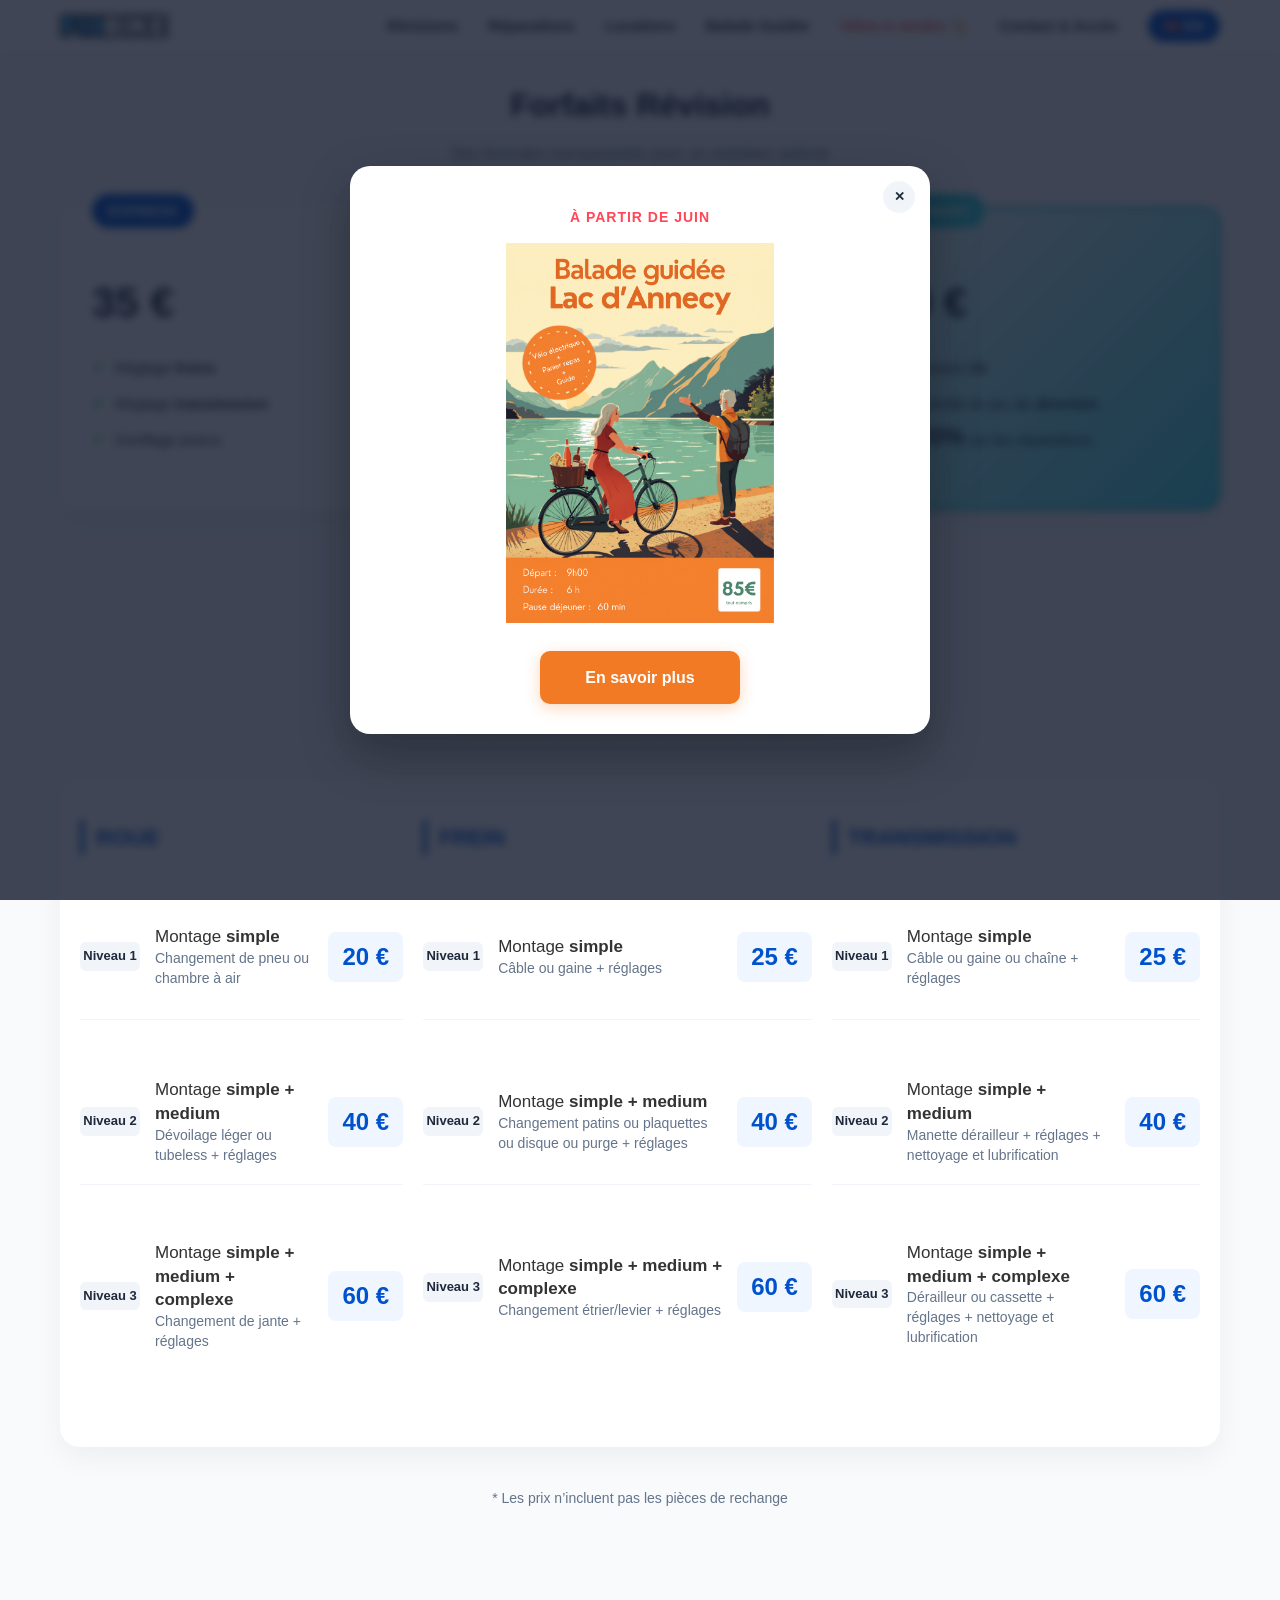
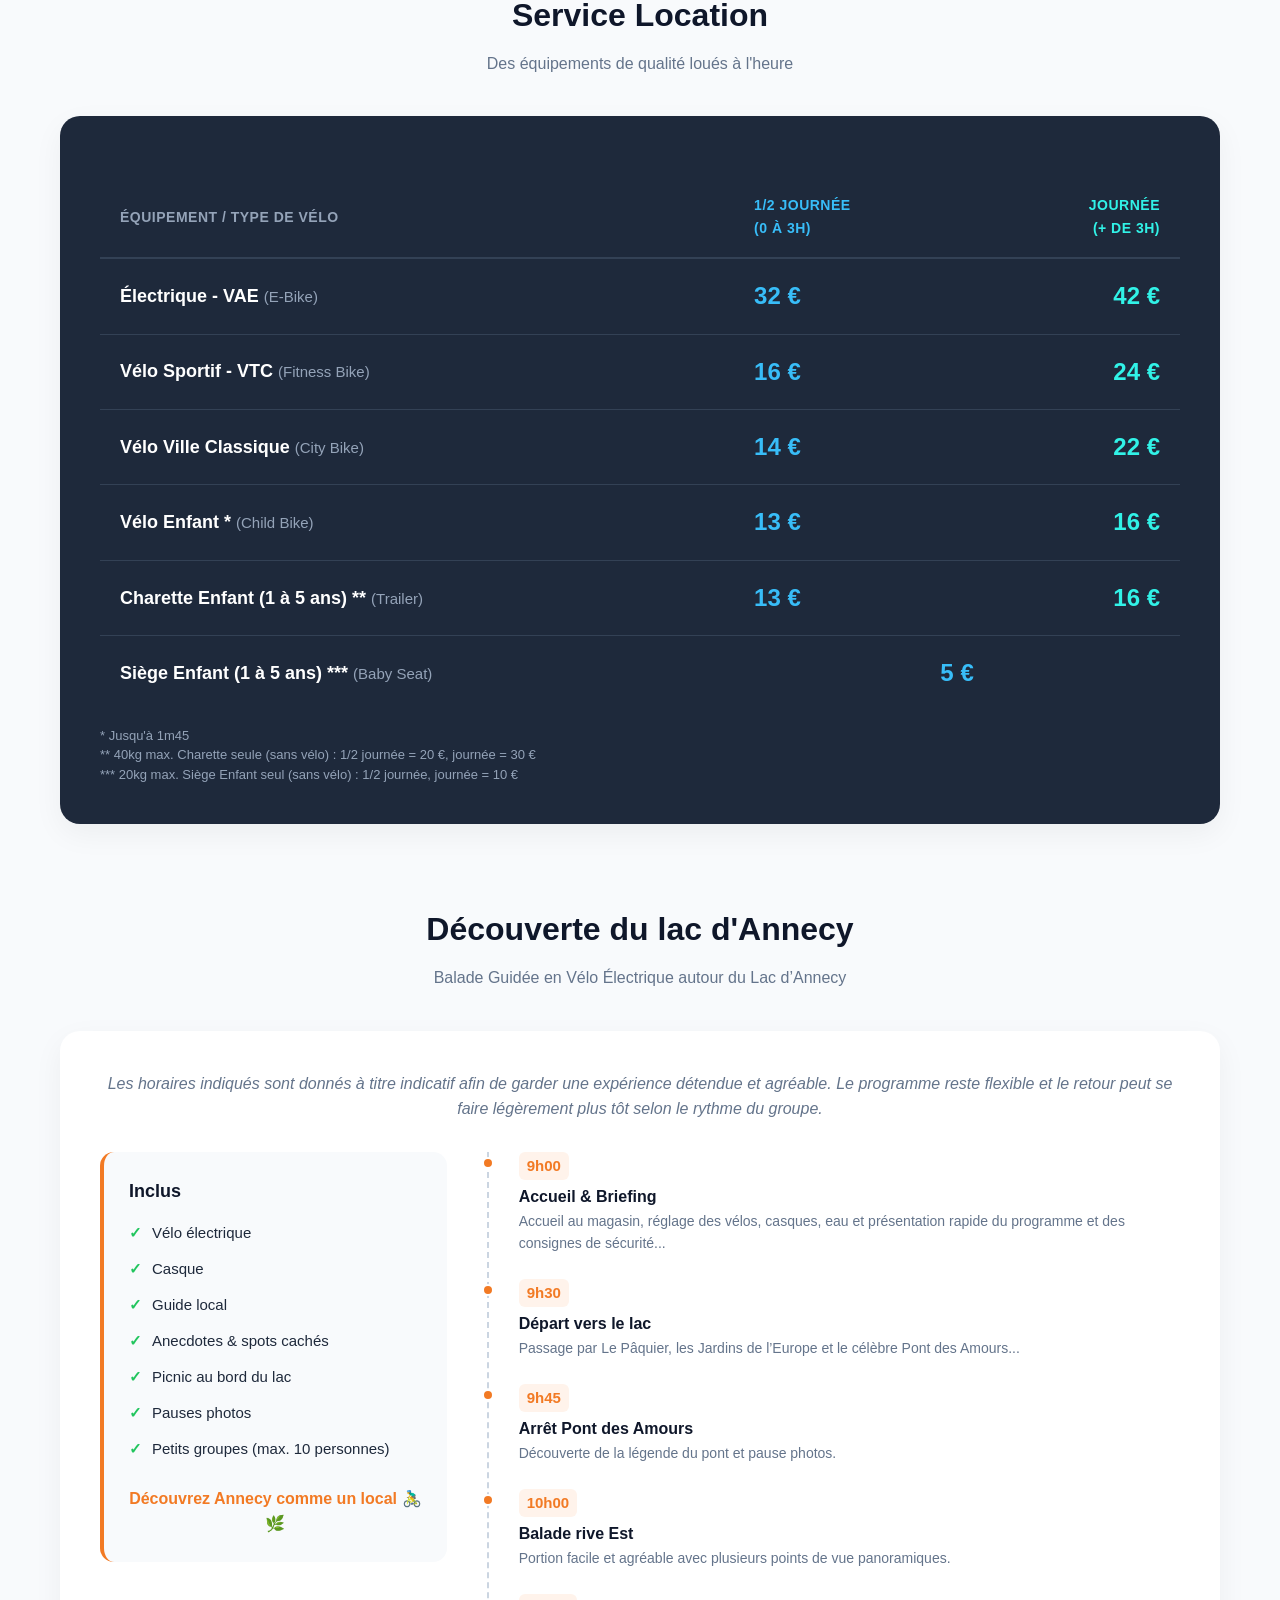
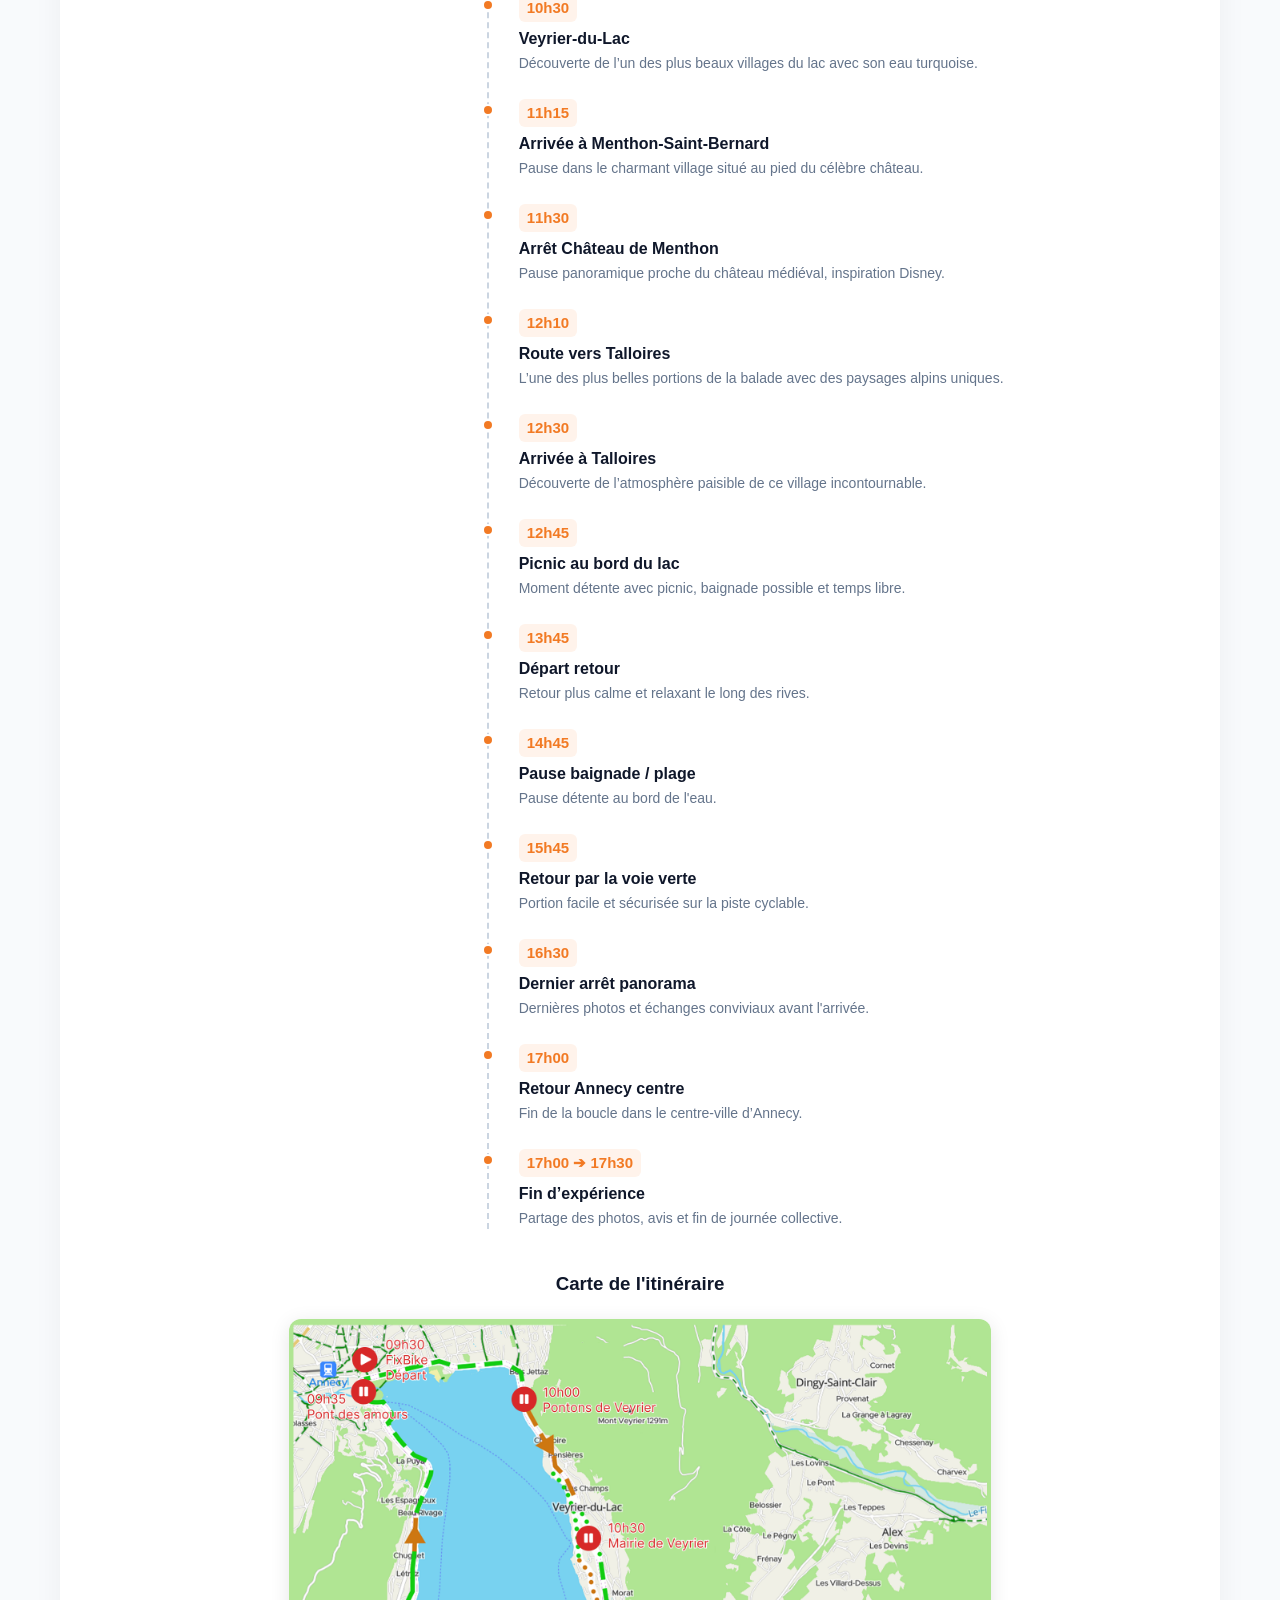
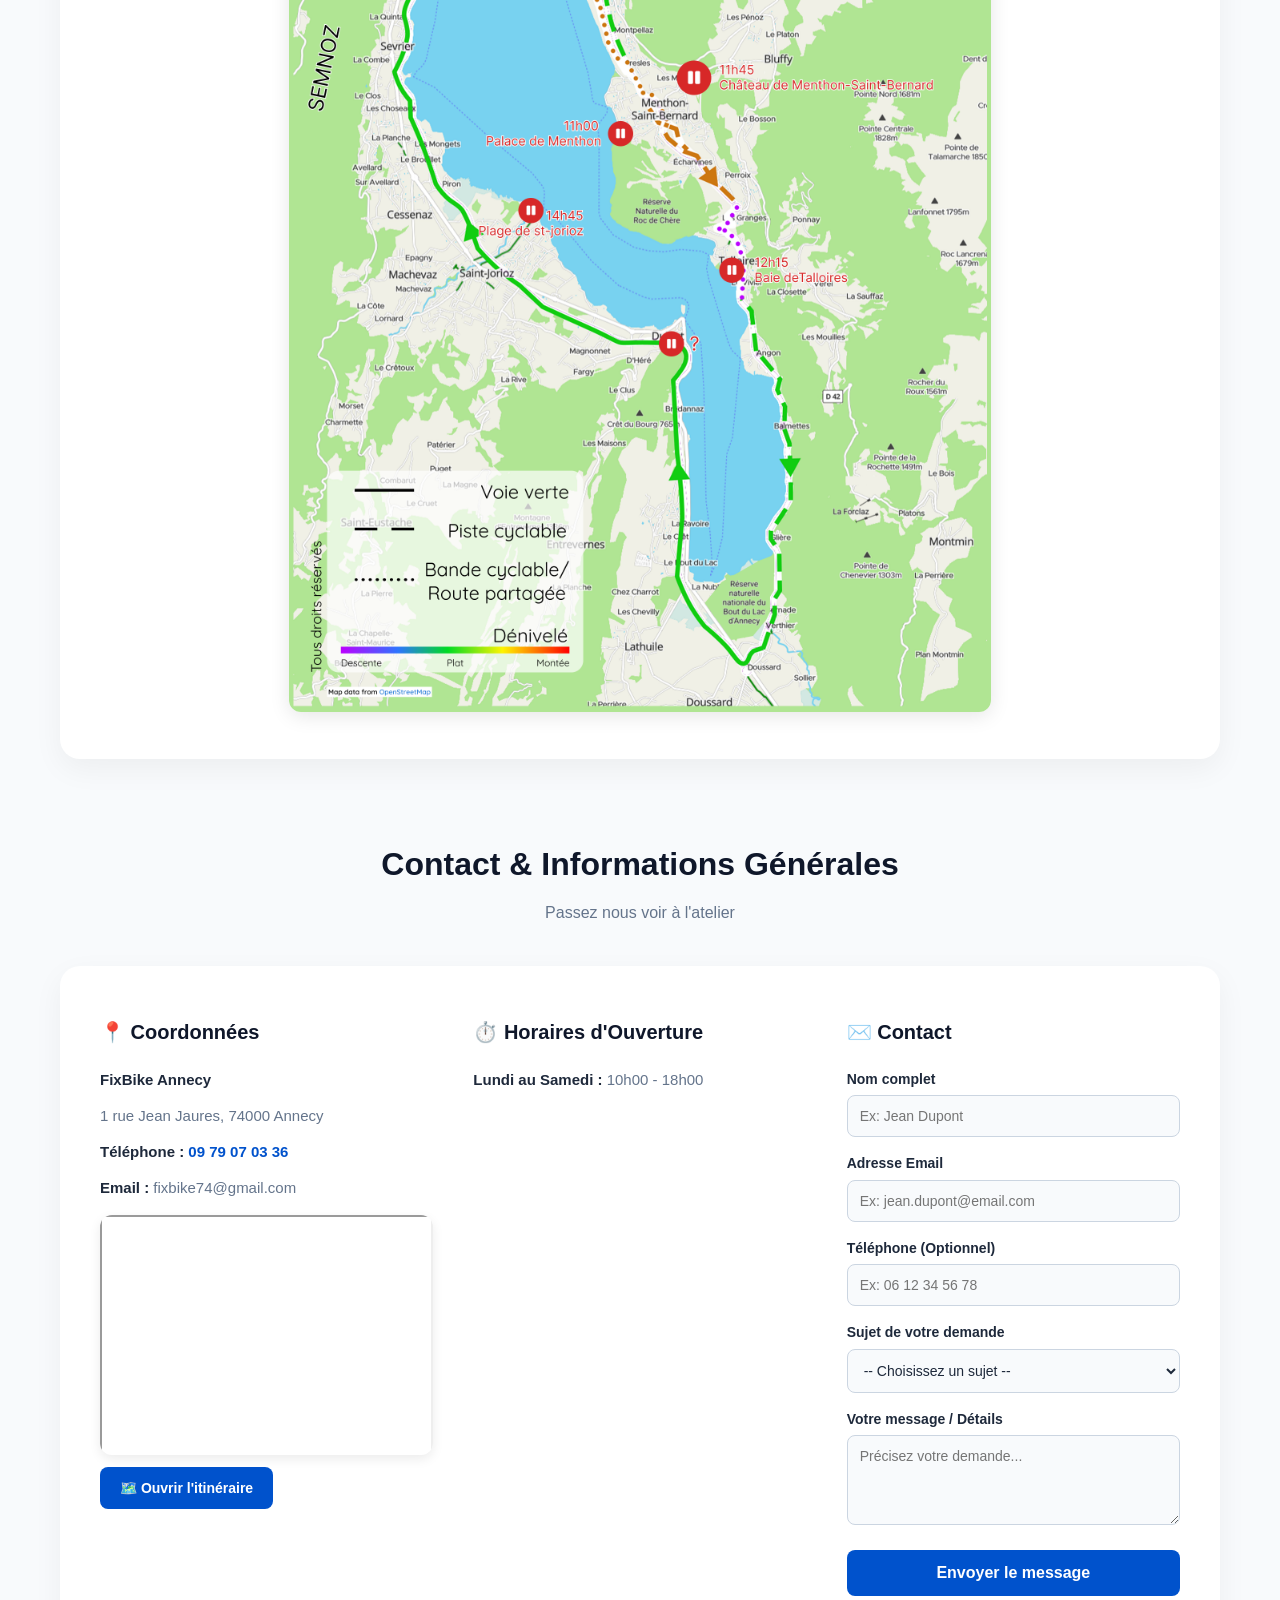
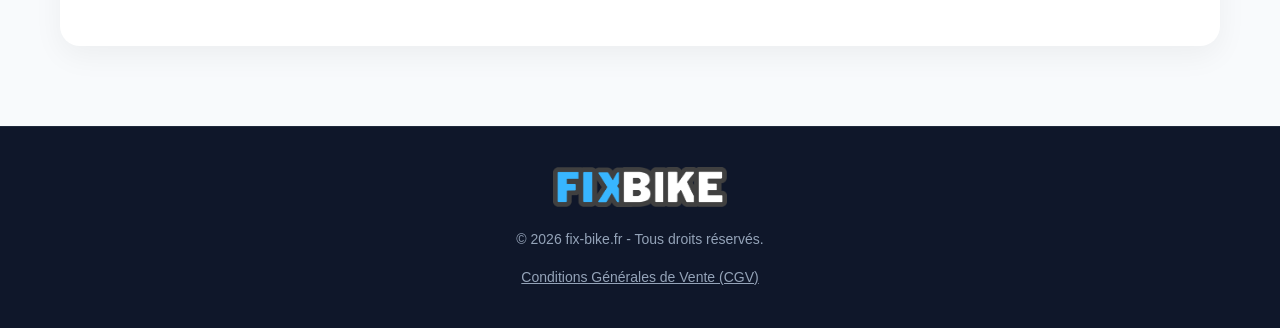
==== commit 351d3663: "Change price" ====
--- a/index.html
+++ b/index.html
@@ -183,44 +183,53 @@
                     <thead>
                         <tr>
                             <th data-i18n="th-equip">Équipement / Type de Vélo</th>
-                            <th data-i18n="th-price">Tarif Par Heure</th>
+                            <th data-i18n="th-price" class="half-day">
+                                1/2 journée
+                                <div class="th-price-detail">(0 à 3h)</div>
+                            </th>
+                            <th data-i18n="th-price" class="full-day">
+                                Journée
+                                <div class="th-price-detail">(+ de 3h)</div>
+                            </th>
                         </tr>
                     </thead>
                     <tbody>
                         <tr>
-                            <td><strong>VAE / Vélo Électrique</strong> <small style="color:#94a3b8;">(E-Bike)</small></td>
-                            <td class="rental-price-cell">14 €</td>
-                        </tr>
-                        <tr>
-                            <td><strong>Vélo VTC Sportif</strong> <small style="color:#94a3b8;">(Road Mountain Bike)</small></td>
-                            <td class="rental-price-cell">10 €</td>
+                            <td><strong>Électrique - VAE</strong> <small style="color:#94a3b8;">(E-Bike)</small></td>
+                            <td class="rental-price-cell half-day">32 €</td>
+                            <td class="rental-price-cell full-day">42 €</td>
+                        </tr>
+                        <tr>
+                            <td><strong>Vélo Sportif - VTC</strong> <small style="color:#94a3b8;">(Fitness Bike)</small></td>
+                            <td class="rental-price-cell half-day">16 €</td>
+                            <td class="rental-price-cell full-day">24 €</td>
                         </tr>
                         <tr>
                             <td><strong>Vélo Ville Classique</strong> <small style="color:#94a3b8;">(City Bike)</small></td>
-                            <td class="rental-price-cell">8 €</td>
+                            <td class="rental-price-cell half-day">14 €</td>
+                            <td class="rental-price-cell full-day">22 €</td>
                         </tr>
                         <tr>
                             <td><strong>Vélo Enfant *</strong> <small style="color:#94a3b8;">(Child Bike)</small></td>
-                            <td class="rental-price-cell">6 €</td>
+                            <td class="rental-price-cell half-day">13 €</td>
+                            <td class="rental-price-cell full-day">16 €</td>
                         </tr>
                         <tr>
                             <td><strong>Charette Enfant (1 à 5 ans) **</strong> <small style="color:#94a3b8;">(Trailer)</small></td>
-                            <td class="rental-price-cell">10 €</td>
-                        </tr>
-                        <tr>
-                            <td><strong>Siège Enfant (1 à 5 ans) **</strong> <small style="color:#94a3b8;">(Baby Seat)</small></td>
-                            <td class="rental-price-cell">4 €</td>
+                            <td class="rental-price-cell half-day">13 €</td>
+                            <td class="rental-price-cell full-day">16 €</td>
+                        </tr>
+                        <tr>
+                            <td><strong>Siège Enfant (1 à 5 ans) ***</strong> <small style="color:#94a3b8;">(Baby Seat)</small></td>
+                            <td class="rental-price-cell" colspan="2" style="text-align:center">5 €</td>
                         </tr>
                     </tbody>
                 </table>
 
-                <div class="rental-note-banner" data-i18n="rent-warn">
-                    ⚠️ Chaque heure entamée est due ⏱️
-                </div>
-
                 <div class="rental-sub-notes">
                     <p data-i18n="rent-foot-1">* Jusqu'à 1m45</p>
-                    <p data-i18n="rent-foot-2">** Location accompagnée d'un de nos vélos. Location seule : Charette 20 €/h, Siège Enfant 10 €/h.</p>
+                    <p data-i18n="rent-foot-2">** 40kg max. Charette seule (sans vélo) : 1/2 journée = 20 €, journée = 30 €</p>
+                    <p data-i18n="rent-foot-2">*** 20kg max. Siège Enfant seul (sans vélo) : 1/2 journée, journée = 10 €</p>
                 </div>
             </div>
         </section>
--- a/style.css
+++ b/style.css
@@ -397,15 +397,15 @@
 
 /* FOR .tv-vertical-wrapper */
 .tv-vertical-wrapper .rental-table th {
-    font-size: 28px;
+    font-size: 24px;
 }
 
 .tv-vertical-wrapper .rental-box>table>tbody>tr>td {
-    font-size: 34px;
+    font-size: 30px;
 }
 
 .tv-vertical-wrapper .rental-box>table>tbody>tr>td.rental-price-cell {
-    font-size: 54px;
+    font-size: 48px;
 }
 
 .tv-vertical-wrapper .rental-note-banner {
@@ -476,9 +476,7 @@
     display: none;
 }
 
-.rental-box>table>tbody>tr>td {
-    font-size: 22px;
-}
+
 
 .rental-table th,
 .rental-table td {
@@ -502,11 +500,19 @@
     font-size: 14px;
     text-transform: uppercase;
     letter-spacing: 0.5px;
+    text-align: left;
+}
+
+.rental-table th.half-day, .rental-table td.half-day{
+    color: #38bdf8;
+}
+.rental-table th.full-day, .rental-table td.full-day{
+    color: #31f2e7;
 }
 
 .rental-table td {
     border-bottom: 1px solid #334155;
-    font-size: 16px;
+    font-size: 18px;
 }
 
 .rental-table tr:last-child td {
@@ -515,7 +521,7 @@
 
 .rental-price-cell {
     font-weight: 700;
-    font-size: 20px;
+    font-size: 24px !important;
     color: #38bdf8;
 }
 
@@ -1089,6 +1095,10 @@
         width: auto;
     }
 
+    .rental-table td {
+        font-size: 16px;
+    }
+
     .tour-layout {
         grid-template-columns: 1fr;
     }
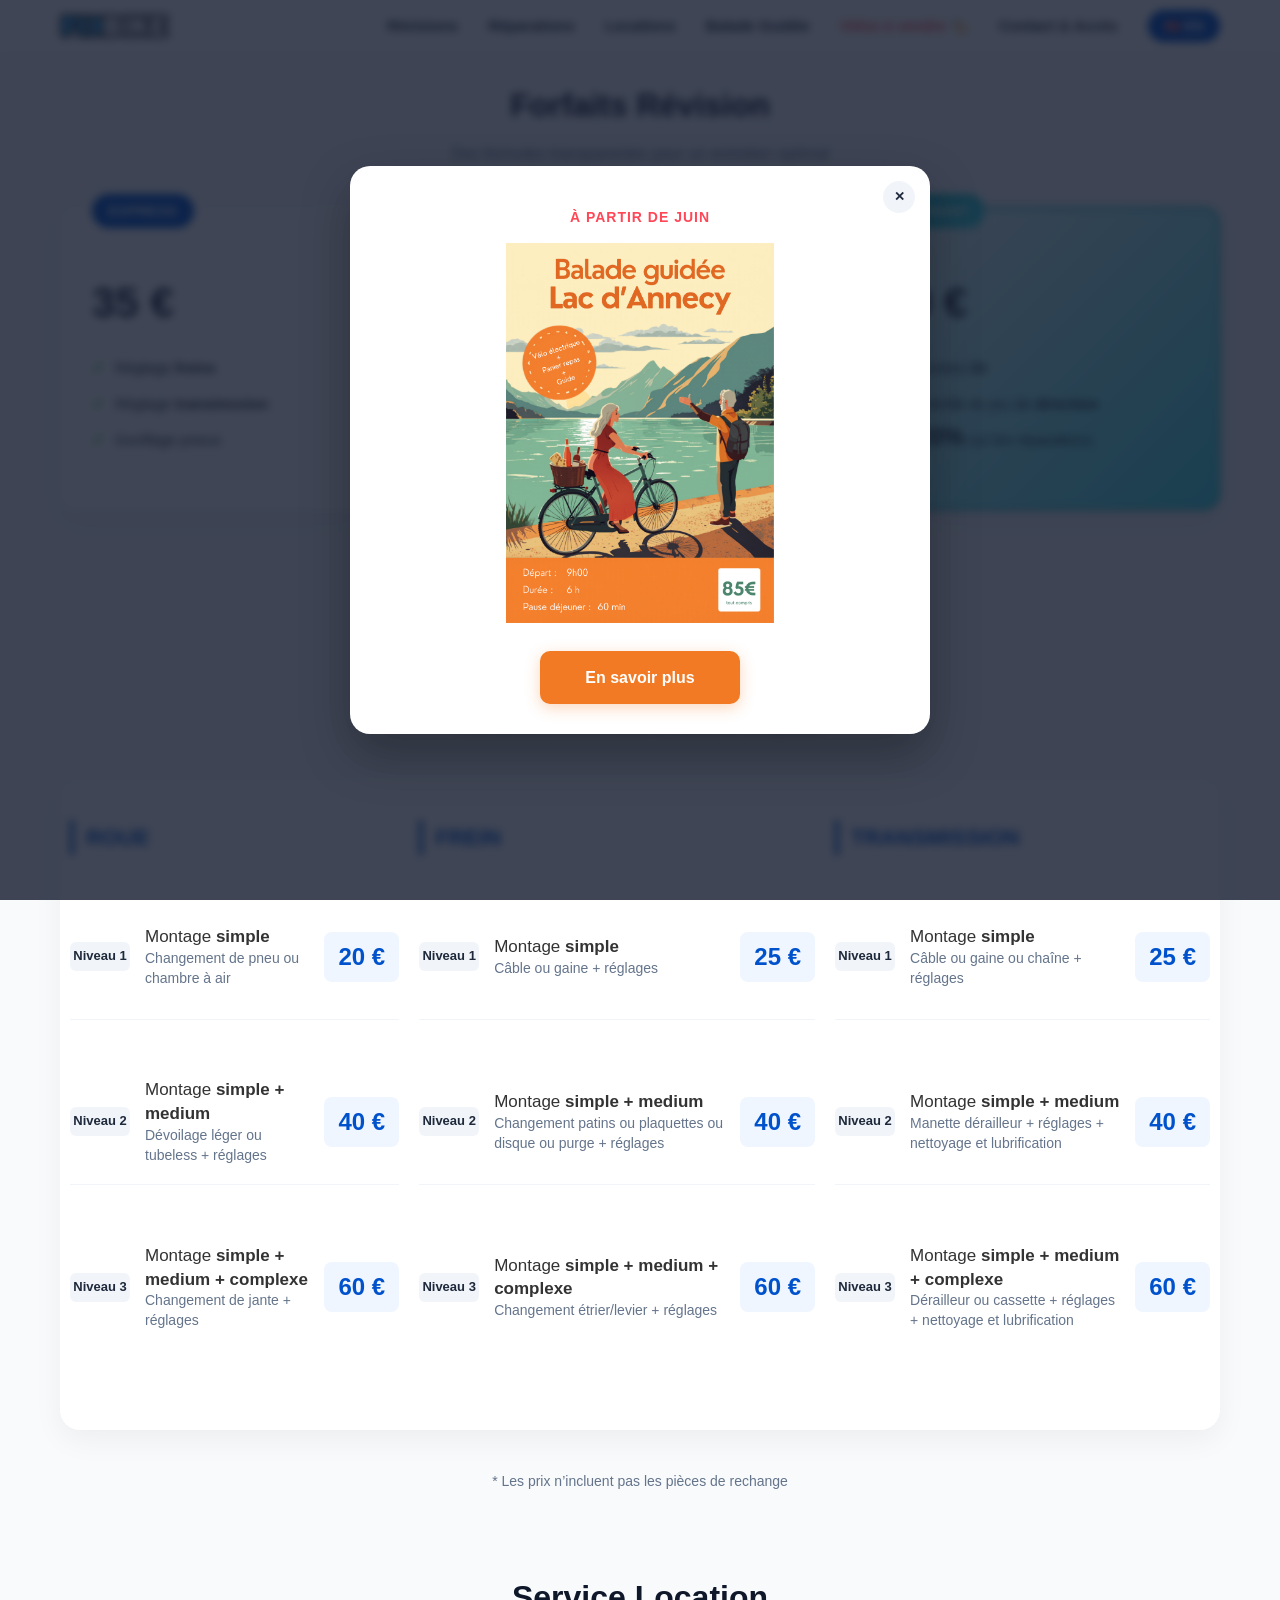
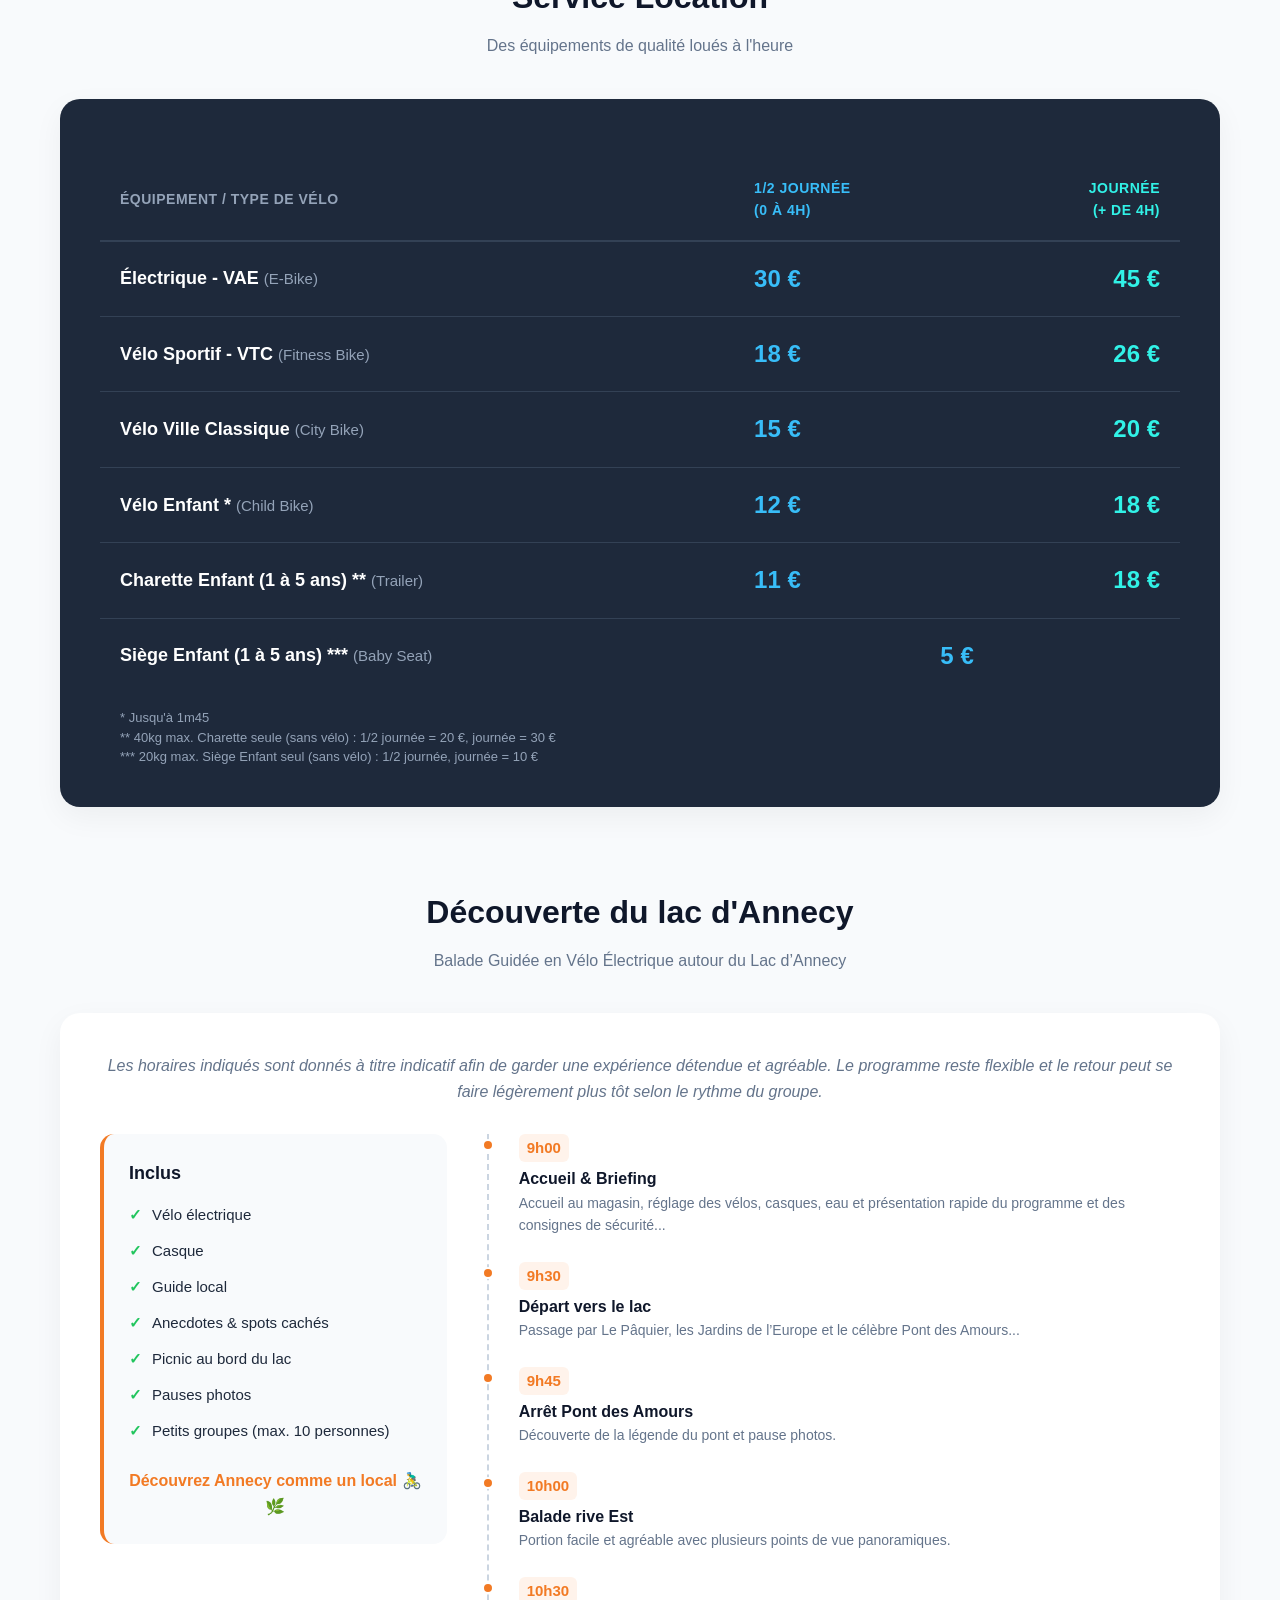
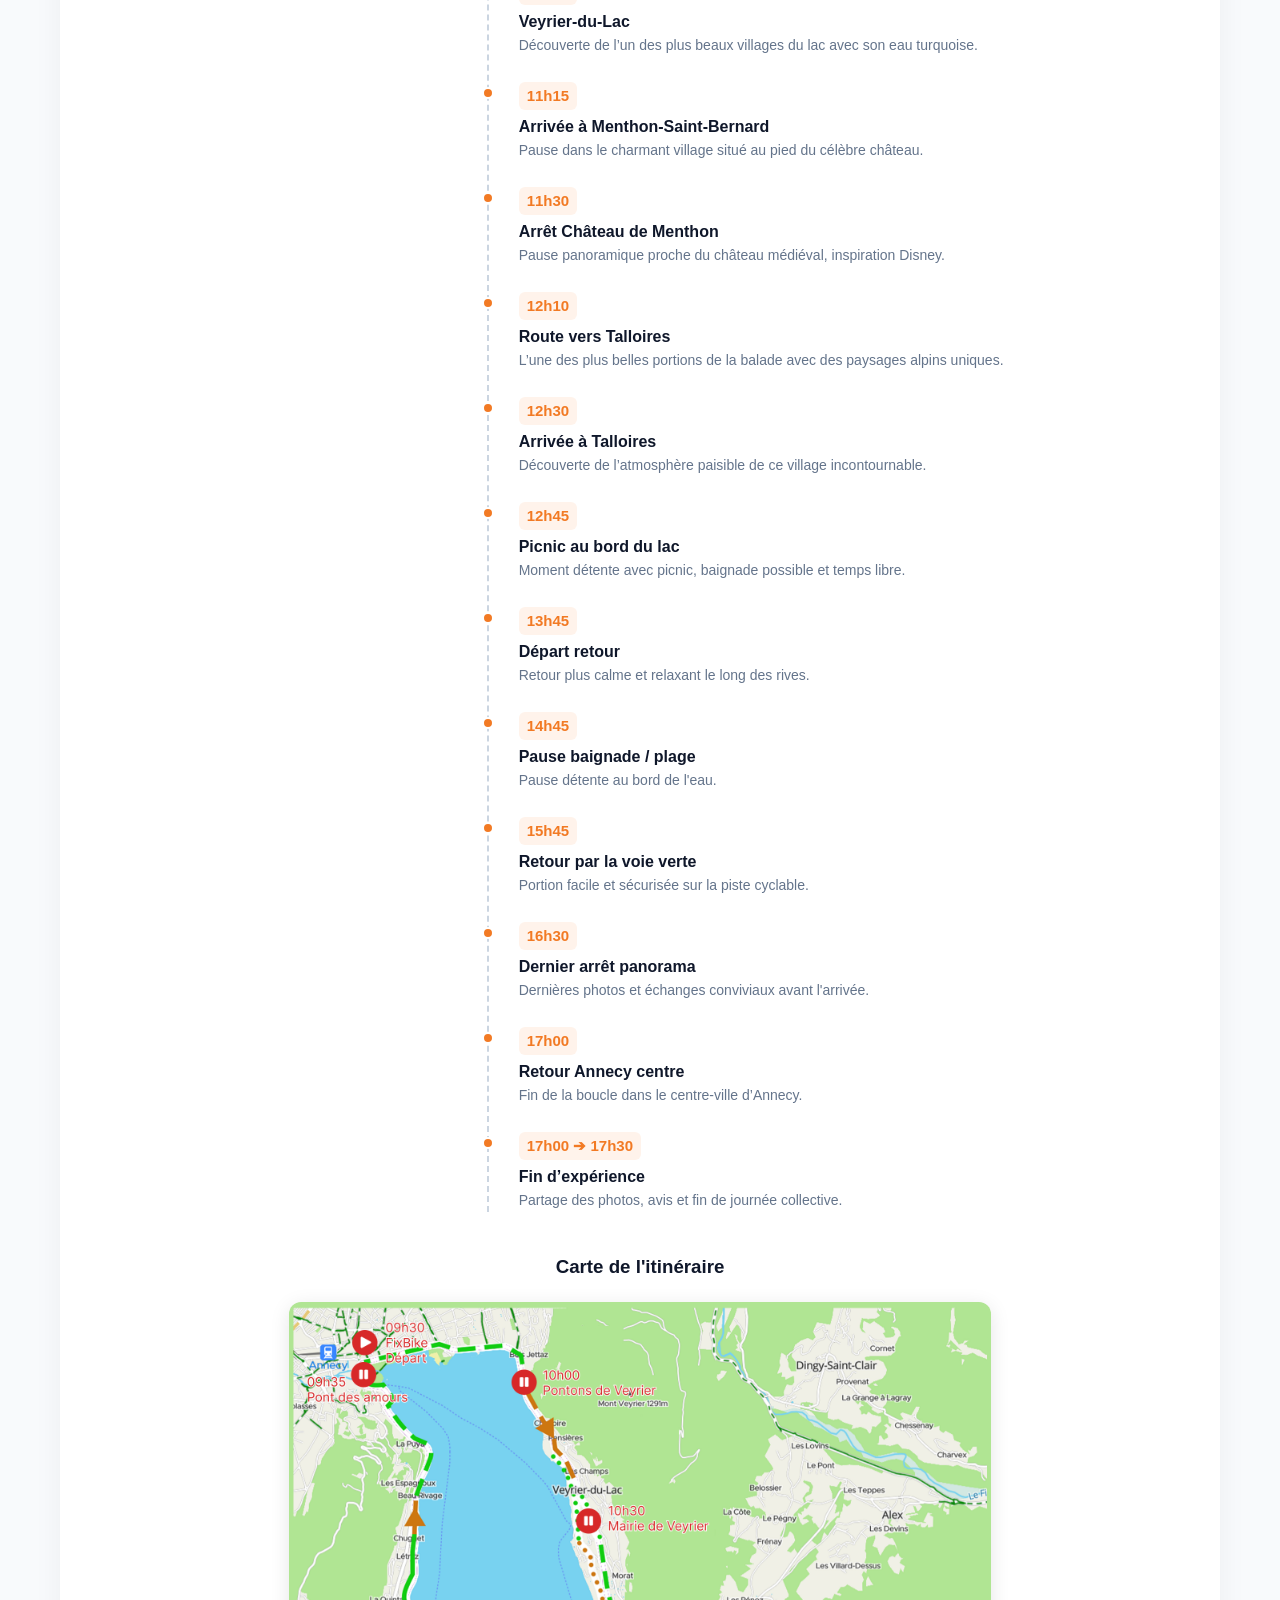
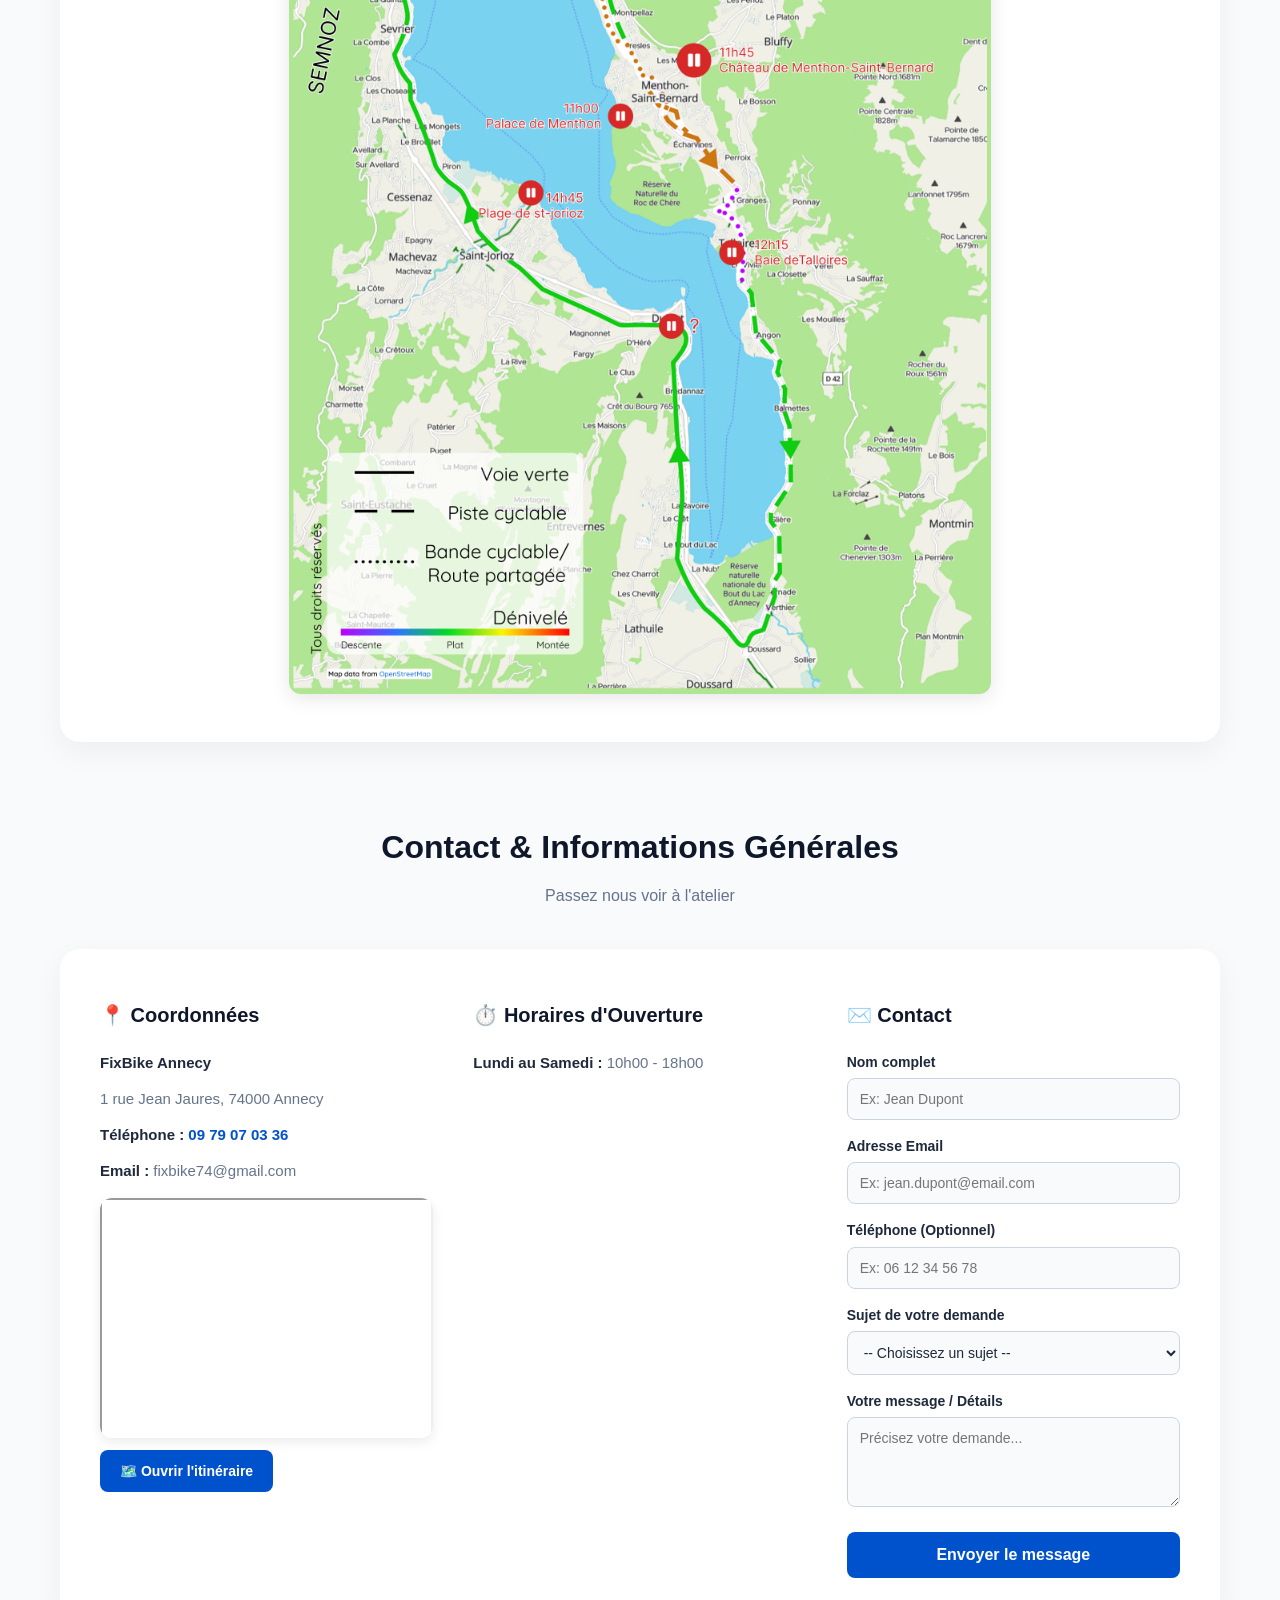
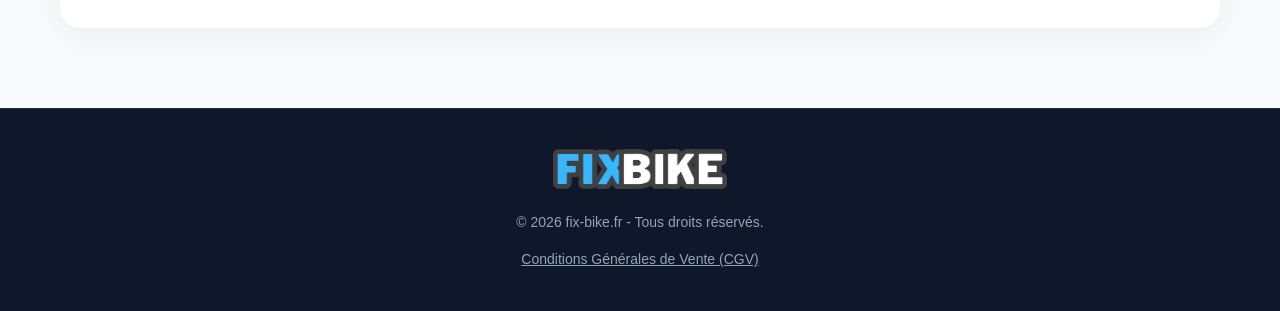
==== commit 667cea87: "Change price" ====
--- a/index.html
+++ b/index.html
@@ -185,39 +185,39 @@
                             <th data-i18n="th-equip">Équipement / Type de Vélo</th>
                             <th data-i18n="th-price" class="half-day">
                                 1/2 journée
-                                <div class="th-price-detail">(0 à 3h)</div>
+                                <div class="th-price-detail">(0 à 4h)</div>
                             </th>
                             <th data-i18n="th-price" class="full-day">
                                 Journée
-                                <div class="th-price-detail">(+ de 3h)</div>
+                                <div class="th-price-detail">(+ de 4h)</div>
                             </th>
                         </tr>
                     </thead>
                     <tbody>
                         <tr>
                             <td><strong>Électrique - VAE</strong> <small style="color:#94a3b8;">(E-Bike)</small></td>
-                            <td class="rental-price-cell half-day">32 €</td>
-                            <td class="rental-price-cell full-day">42 €</td>
+                            <td class="rental-price-cell half-day">30 €</td>
+                            <td class="rental-price-cell full-day">45 €</td>
                         </tr>
                         <tr>
                             <td><strong>Vélo Sportif - VTC</strong> <small style="color:#94a3b8;">(Fitness Bike)</small></td>
-                            <td class="rental-price-cell half-day">16 €</td>
-                            <td class="rental-price-cell full-day">24 €</td>
+                            <td class="rental-price-cell half-day">18 €</td>
+                            <td class="rental-price-cell full-day">26 €</td>
                         </tr>
                         <tr>
                             <td><strong>Vélo Ville Classique</strong> <small style="color:#94a3b8;">(City Bike)</small></td>
-                            <td class="rental-price-cell half-day">14 €</td>
-                            <td class="rental-price-cell full-day">22 €</td>
+                            <td class="rental-price-cell half-day">15 €</td>
+                            <td class="rental-price-cell full-day">20 €</td>
                         </tr>
                         <tr>
                             <td><strong>Vélo Enfant *</strong> <small style="color:#94a3b8;">(Child Bike)</small></td>
-                            <td class="rental-price-cell half-day">13 €</td>
-                            <td class="rental-price-cell full-day">16 €</td>
+                            <td class="rental-price-cell half-day">12 €</td>
+                            <td class="rental-price-cell full-day">18 €</td>
                         </tr>
                         <tr>
                             <td><strong>Charette Enfant (1 à 5 ans) **</strong> <small style="color:#94a3b8;">(Trailer)</small></td>
-                            <td class="rental-price-cell half-day">13 €</td>
-                            <td class="rental-price-cell full-day">16 €</td>
+                            <td class="rental-price-cell half-day">11 €</td>
+                            <td class="rental-price-cell full-day">18 €</td>
                         </tr>
                         <tr>
                             <td><strong>Siège Enfant (1 à 5 ans) ***</strong> <small style="color:#94a3b8;">(Baby Seat)</small></td>
--- a/style.css
+++ b/style.css
@@ -277,7 +277,7 @@
     background: white;
     border-radius: 20px;
     box-shadow: var(--shadow);
-    padding: 40px 10px;
+    padding: 40px 0;
     margin-bottom: 60px;
     display: flex;
 }
@@ -415,6 +415,7 @@
 .tv-vertical-wrapper .rental-sub-notes {
     font-size: 24px;
 }
+
 .tv-vertical-wrapper {
     display: flex;
     flex-direction: column;
@@ -503,10 +504,13 @@
     text-align: left;
 }
 
-.rental-table th.half-day, .rental-table td.half-day{
+.rental-table th.half-day,
+.rental-table td.half-day {
     color: #38bdf8;
 }
-.rental-table th.full-day, .rental-table td.full-day{
+
+.rental-table th.full-day,
+.rental-table td.full-day {
     color: #31f2e7;
 }
 
@@ -541,6 +545,7 @@
     font-size: 13px;
     color: #94a3b8;
     line-height: 1.5;
+    padding: 0 20px;
 }
 
 .disclaimer-text {
@@ -1040,11 +1045,6 @@
     .repair-box {
         flex-direction: column;
     }
-
-    .repair-row {
-        grid-template-columns: 100px 1fr auto;
-        gap: 20px;
-    }
 }
 
 /* --- RESPONSIVE MOBILE --- */
@@ -1090,6 +1090,15 @@
         grid-template-columns: 1fr;
     }
 
+    .rental-box {
+        padding: 40px 0;
+    }
+
+    .rental-table th,
+    .rental-table td {
+        padding: 18px 10px;
+    }
+
     .rental-table th:last-child,
     .rental-table td:last-child {
         width: auto;
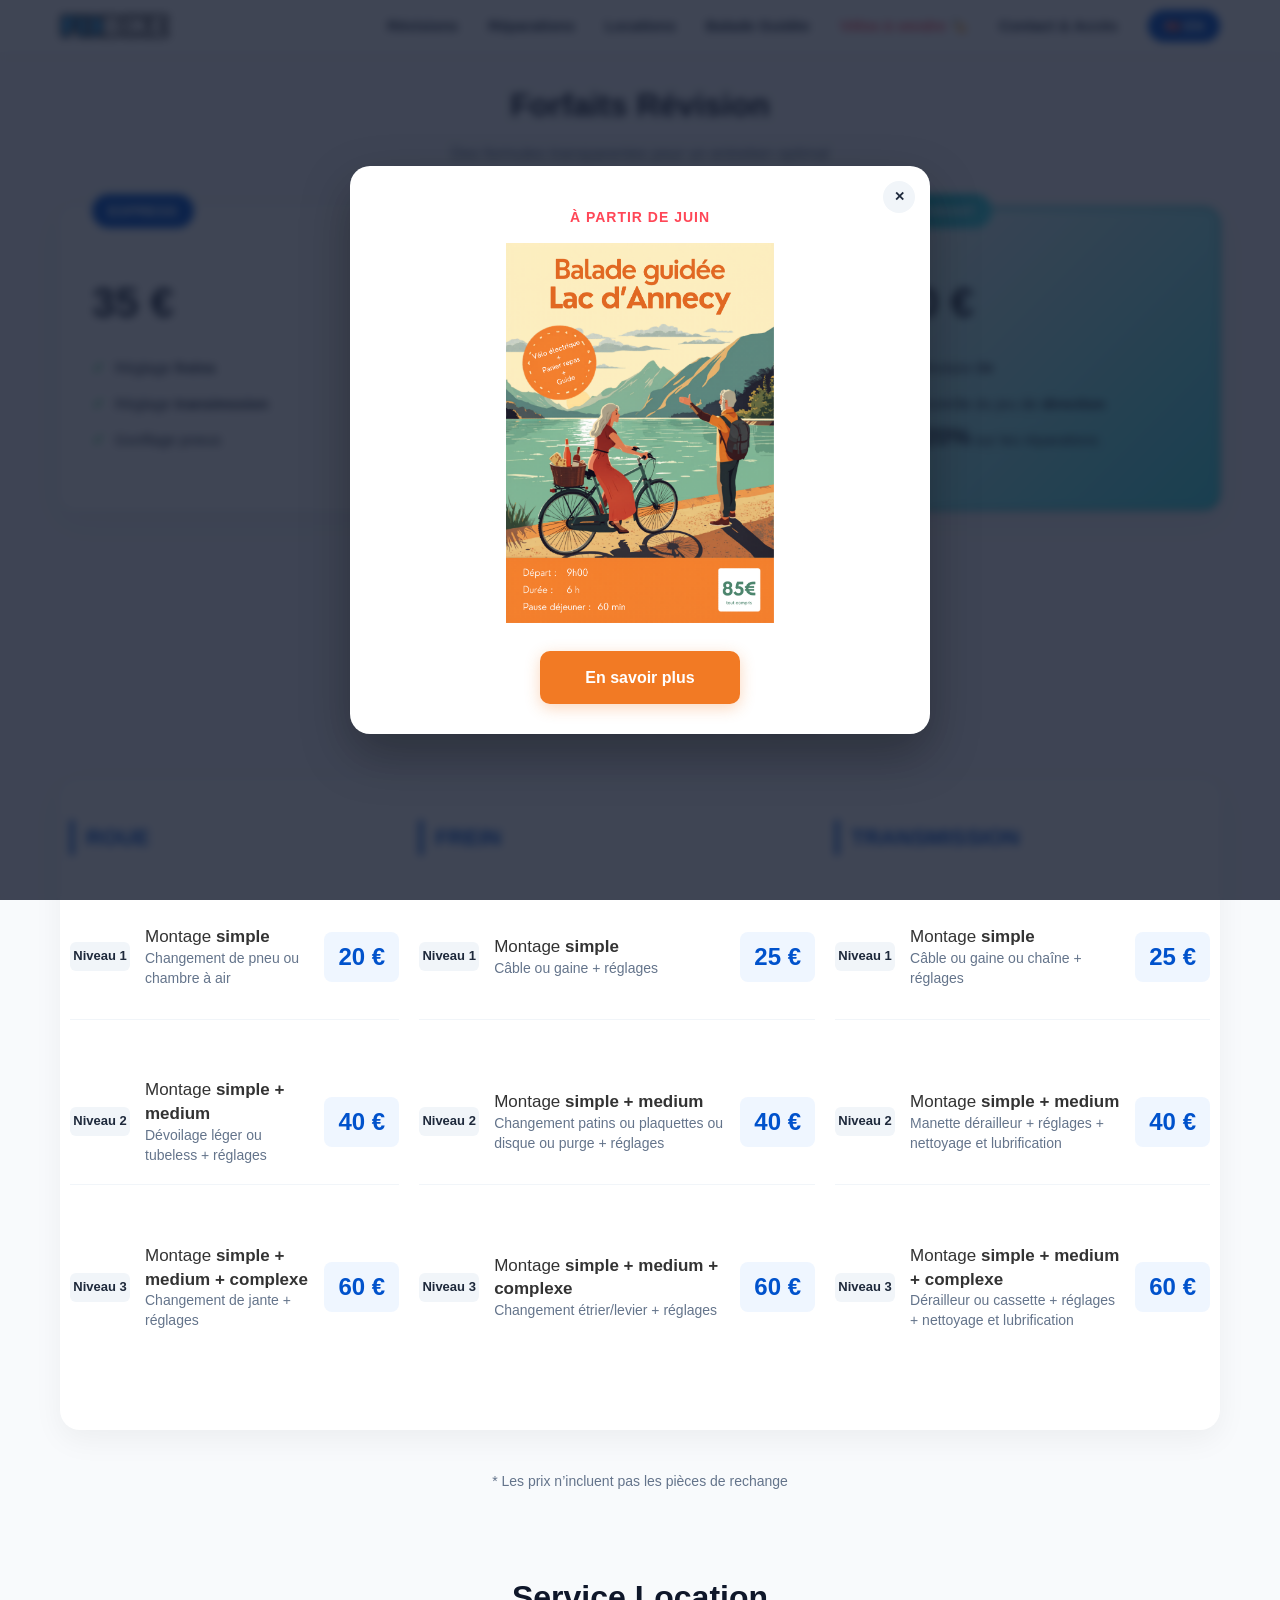
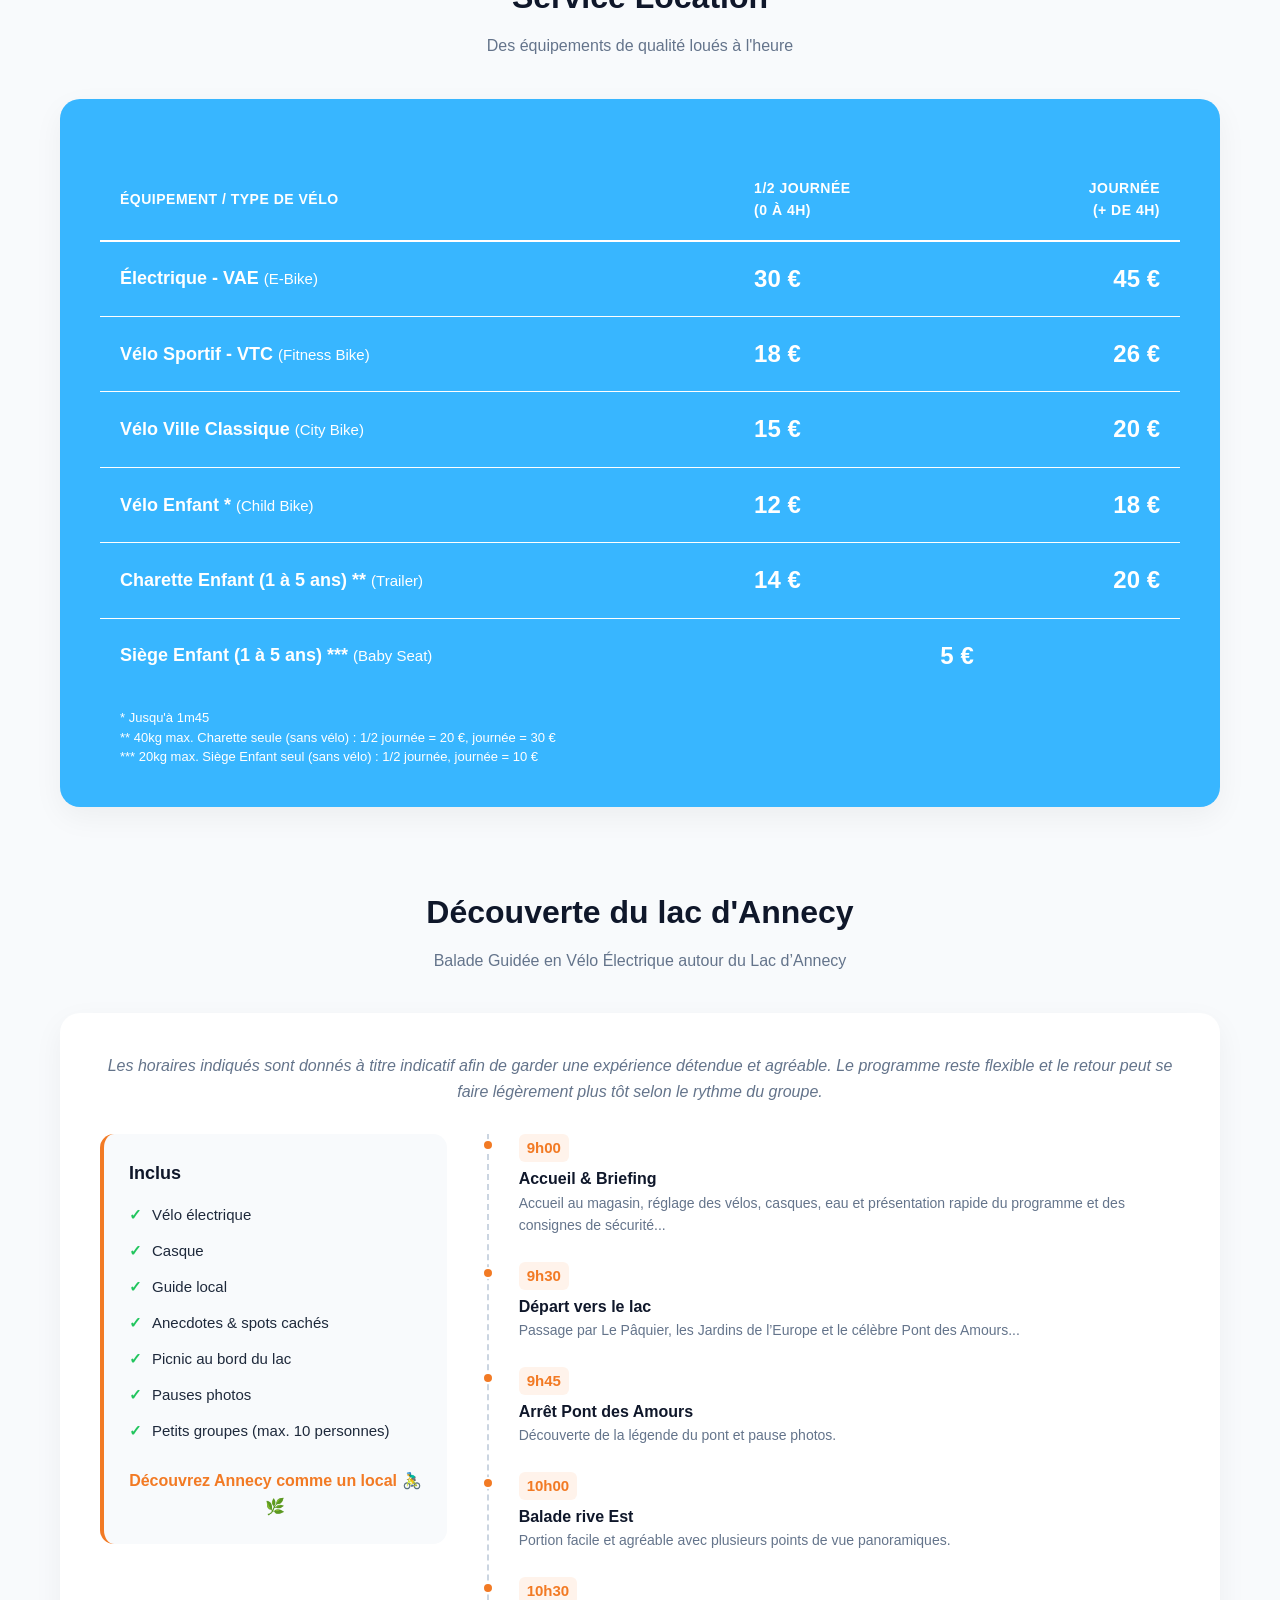
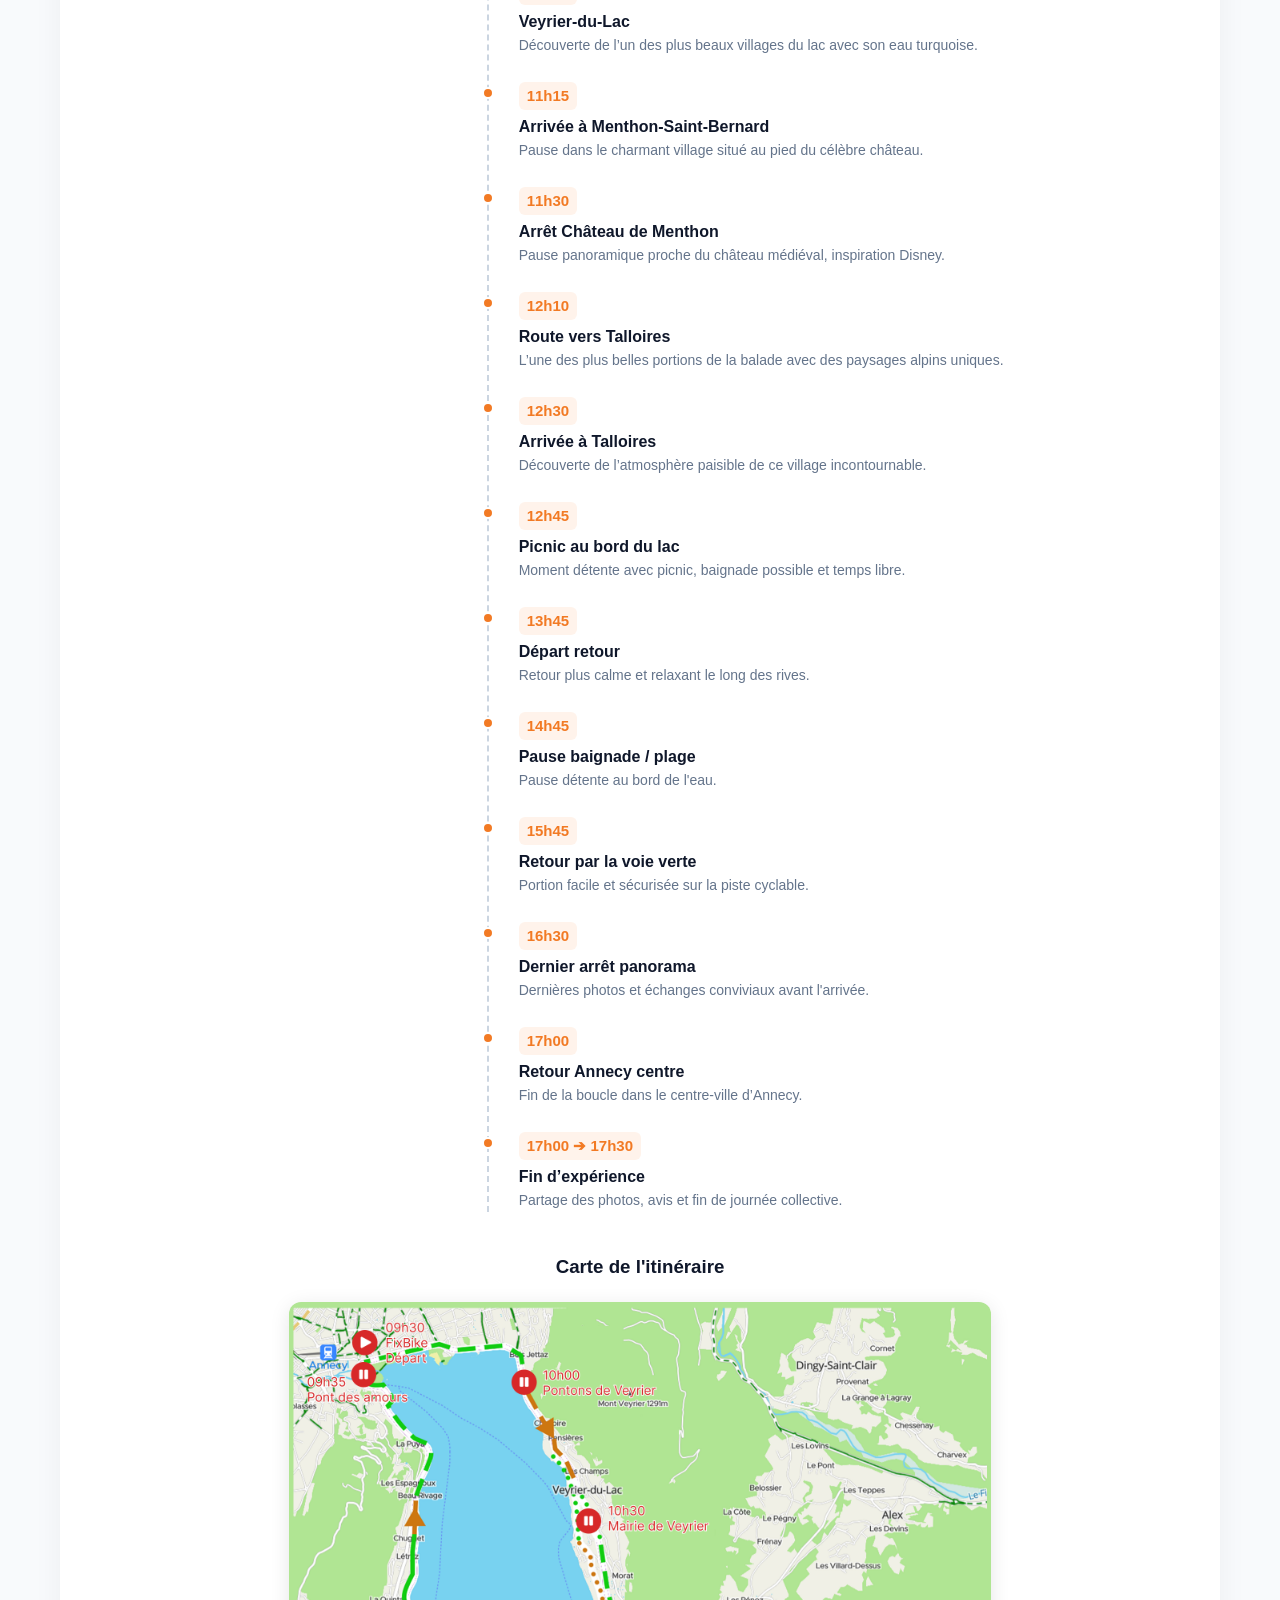
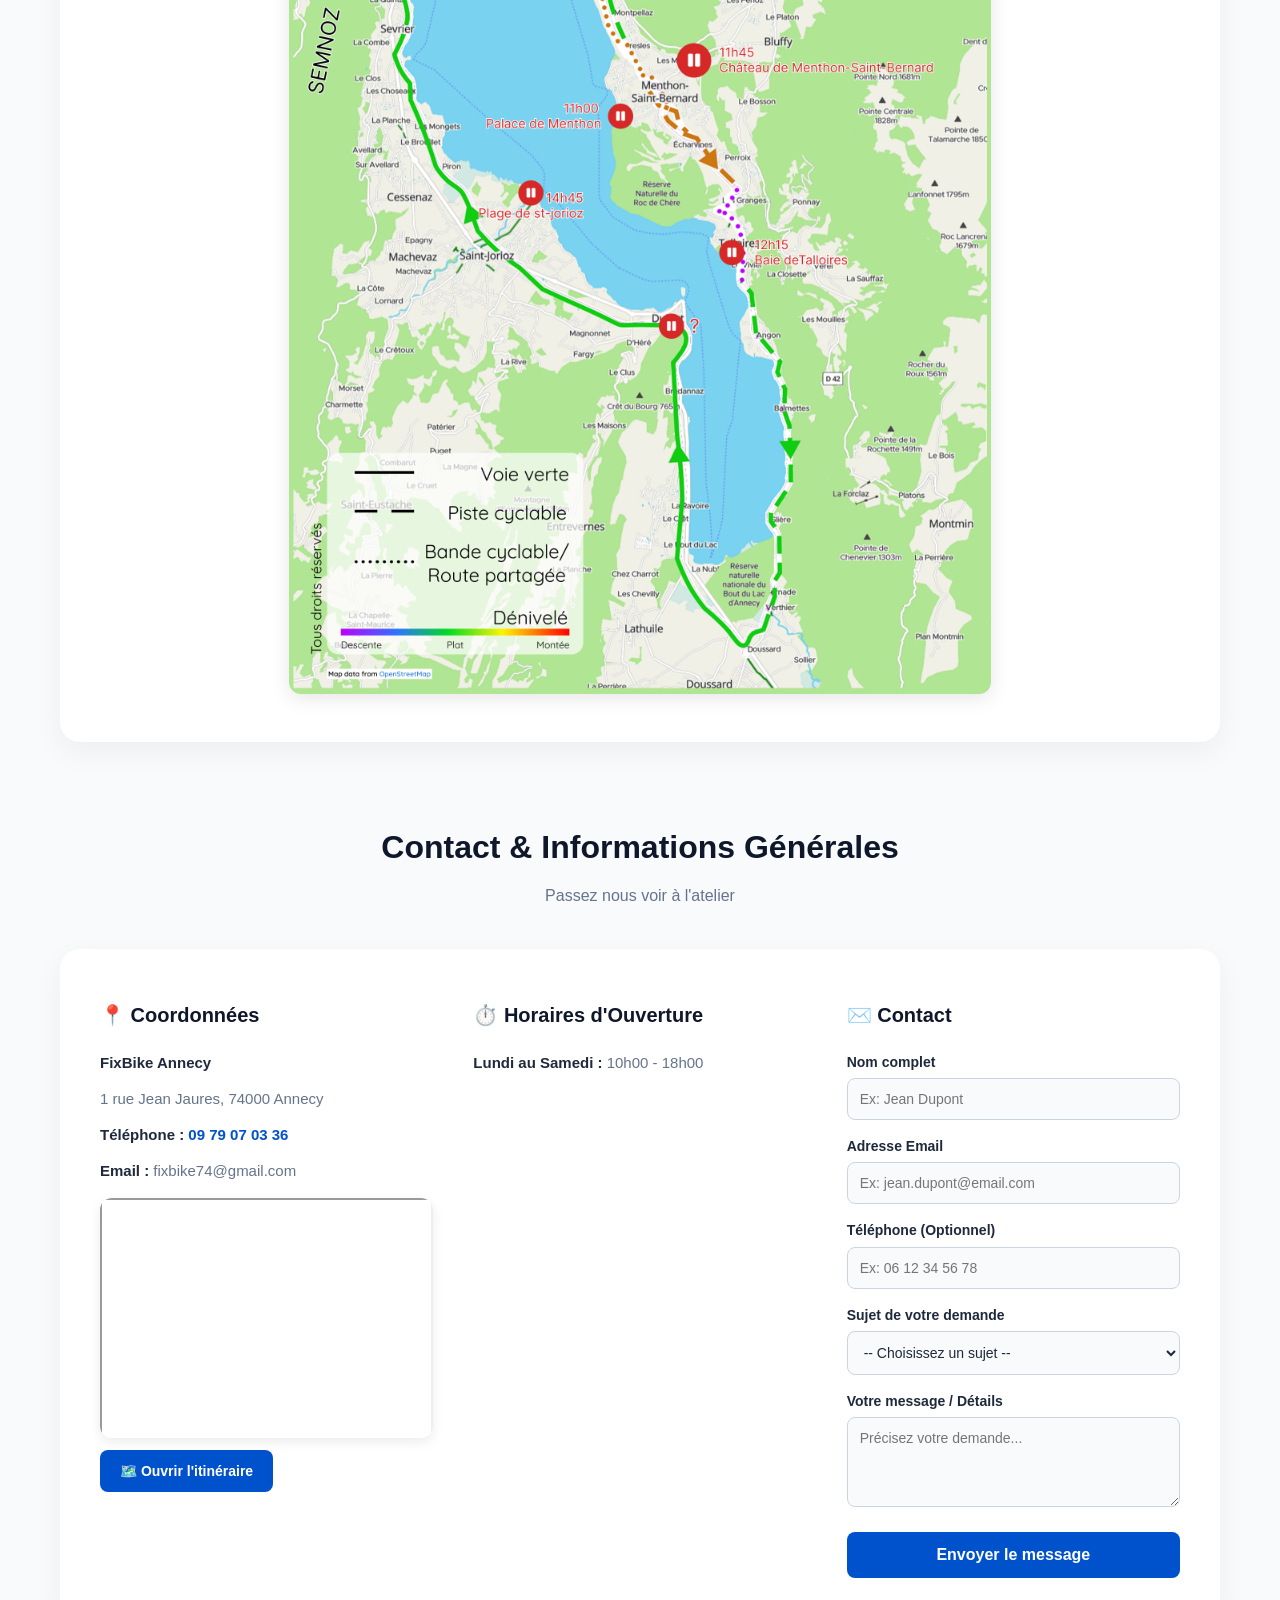
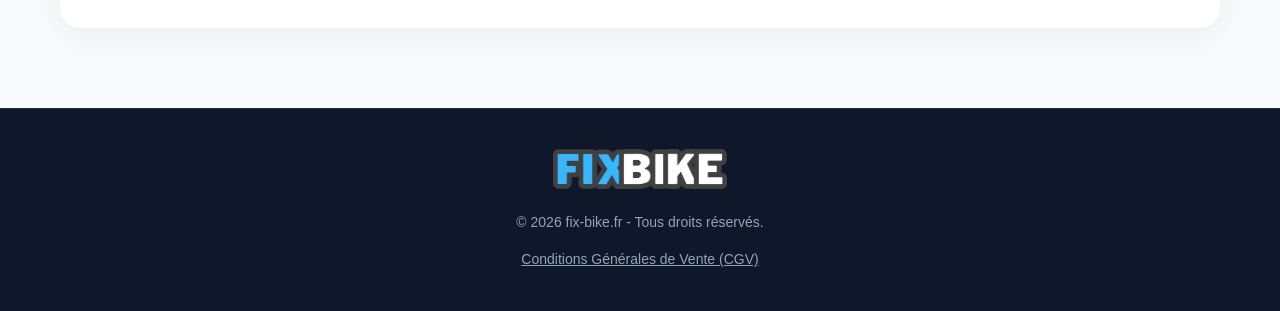
==== commit 462e2d69: "add revision to tv-new" ====
--- a/index.html
+++ b/index.html
@@ -55,7 +55,7 @@
                         <div class="price-tag">60 €</div>
                         <ul class="feature-list">
                             <li data-i18n="rev-gld-1">Révision <strong>Express</strong></li>
-                            <li data-i18n="rev-gld-2"><strong>Nettoyage</strong> et <strong>graissage</strong> transmission</li>
+                            <li data-i18n="rev-gld-2"><strong>Nettoyage</strong> et <strong>lubrification</strong> transmission</li>
                             <li data-i18n="rev-gld-3">Contrôle des <strong>roues</strong> et <strong>pédalier</strong></li>
                         </ul>
                     </div>
@@ -195,32 +195,32 @@
                     </thead>
                     <tbody>
                         <tr>
-                            <td><strong>Électrique - VAE</strong> <small style="color:#94a3b8;">(E-Bike)</small></td>
+                            <td><strong>Électrique - VAE</strong> <small>(E-Bike)</small></td>
                             <td class="rental-price-cell half-day">30 €</td>
                             <td class="rental-price-cell full-day">45 €</td>
                         </tr>
                         <tr>
-                            <td><strong>Vélo Sportif - VTC</strong> <small style="color:#94a3b8;">(Fitness Bike)</small></td>
+                            <td><strong>Vélo Sportif - VTC</strong> <small>(Fitness Bike)</small></td>
                             <td class="rental-price-cell half-day">18 €</td>
                             <td class="rental-price-cell full-day">26 €</td>
                         </tr>
                         <tr>
-                            <td><strong>Vélo Ville Classique</strong> <small style="color:#94a3b8;">(City Bike)</small></td>
+                            <td><strong>Vélo Ville Classique</strong> <small>(City Bike)</small></td>
                             <td class="rental-price-cell half-day">15 €</td>
                             <td class="rental-price-cell full-day">20 €</td>
                         </tr>
                         <tr>
-                            <td><strong>Vélo Enfant *</strong> <small style="color:#94a3b8;">(Child Bike)</small></td>
+                            <td><strong>Vélo Enfant *</strong> <small>(Child Bike)</small></td>
                             <td class="rental-price-cell half-day">12 €</td>
                             <td class="rental-price-cell full-day">18 €</td>
                         </tr>
                         <tr>
-                            <td><strong>Charette Enfant (1 à 5 ans) **</strong> <small style="color:#94a3b8;">(Trailer)</small></td>
-                            <td class="rental-price-cell half-day">11 €</td>
-                            <td class="rental-price-cell full-day">18 €</td>
-                        </tr>
-                        <tr>
-                            <td><strong>Siège Enfant (1 à 5 ans) ***</strong> <small style="color:#94a3b8;">(Baby Seat)</small></td>
+                            <td><strong>Charette Enfant (1 à 5 ans) **</strong> <small>(Trailer)</small></td>
+                            <td class="rental-price-cell half-day">14 €</td>
+                            <td class="rental-price-cell full-day">20 €</td>
+                        </tr>
+                        <tr>
+                            <td><strong>Siège Enfant (1 à 5 ans) ***</strong> <small>(Baby Seat)</small></td>
                             <td class="rental-price-cell" colspan="2" style="text-align:center">5 €</td>
                         </tr>
                     </tbody>
--- a/style.css
+++ b/style.css
@@ -178,7 +178,7 @@
 .revision-grid {
     display: grid;
     grid-template-columns: repeat(auto-fit, minmax(320px, 1fr));
-    gap: 30px;
+    gap: 40px;
     margin-bottom: 60px;
 }
 
@@ -252,6 +252,16 @@
     align-items: baseline;
 }
 
+.price-tag {
+    font-size: 42px;
+    font-weight: 800;
+    color: var(--text-dark);
+    margin: 20px 0;
+    display: flex;
+    align-items: center;
+    text-wrap-mode: nowrap;
+}
+
 .feature-list {
     list-style: none;
     margin-top: 20px;
@@ -381,18 +391,22 @@
 
 /* --- LOCATIONS --- */
 .rental-box {
-    background: #1e293b;
+    background: #38b6ff;
     color: white;
     border-radius: 20px;
     padding: 40px;
     box-shadow: var(--shadow);
     margin-bottom: 60px;
+    /* border: 13px solid #4e4e4e; */
 }
 
 .rental-table {
     width: 100%;
     border-collapse: collapse;
     margin-top: 20px;
+}
+.rental-table small {
+    color: #fff;
 }
 
 /* FOR .tv-vertical-wrapper */
@@ -496,8 +510,8 @@
 }
 
 .rental-table th {
-    border-bottom: 2px solid #334155;
-    color: #94a3b8;
+    border-bottom: 2px solid #fff;
+    color: #fff;
     font-size: 14px;
     text-transform: uppercase;
     letter-spacing: 0.5px;
@@ -506,16 +520,17 @@
 
 .rental-table th.half-day,
 .rental-table td.half-day {
-    color: #38bdf8;
+    color: #fff;
 }
 
 .rental-table th.full-day,
 .rental-table td.full-day {
-    color: #31f2e7;
+    color: #fff;
 }
 
 .rental-table td {
-    border-bottom: 1px solid #334155;
+    /* border-bottom: 1px solid #334155; */
+    border-bottom: 1px solid #fff;
     font-size: 18px;
 }
 
@@ -526,7 +541,7 @@
 .rental-price-cell {
     font-weight: 700;
     font-size: 24px !important;
-    color: #38bdf8;
+    color: #fff;
 }
 
 .rental-note-banner {
@@ -543,7 +558,7 @@
 .rental-sub-notes {
     margin-top: 15px;
     font-size: 13px;
-    color: #94a3b8;
+    color: #fff;
     line-height: 1.5;
     padding: 0 20px;
 }
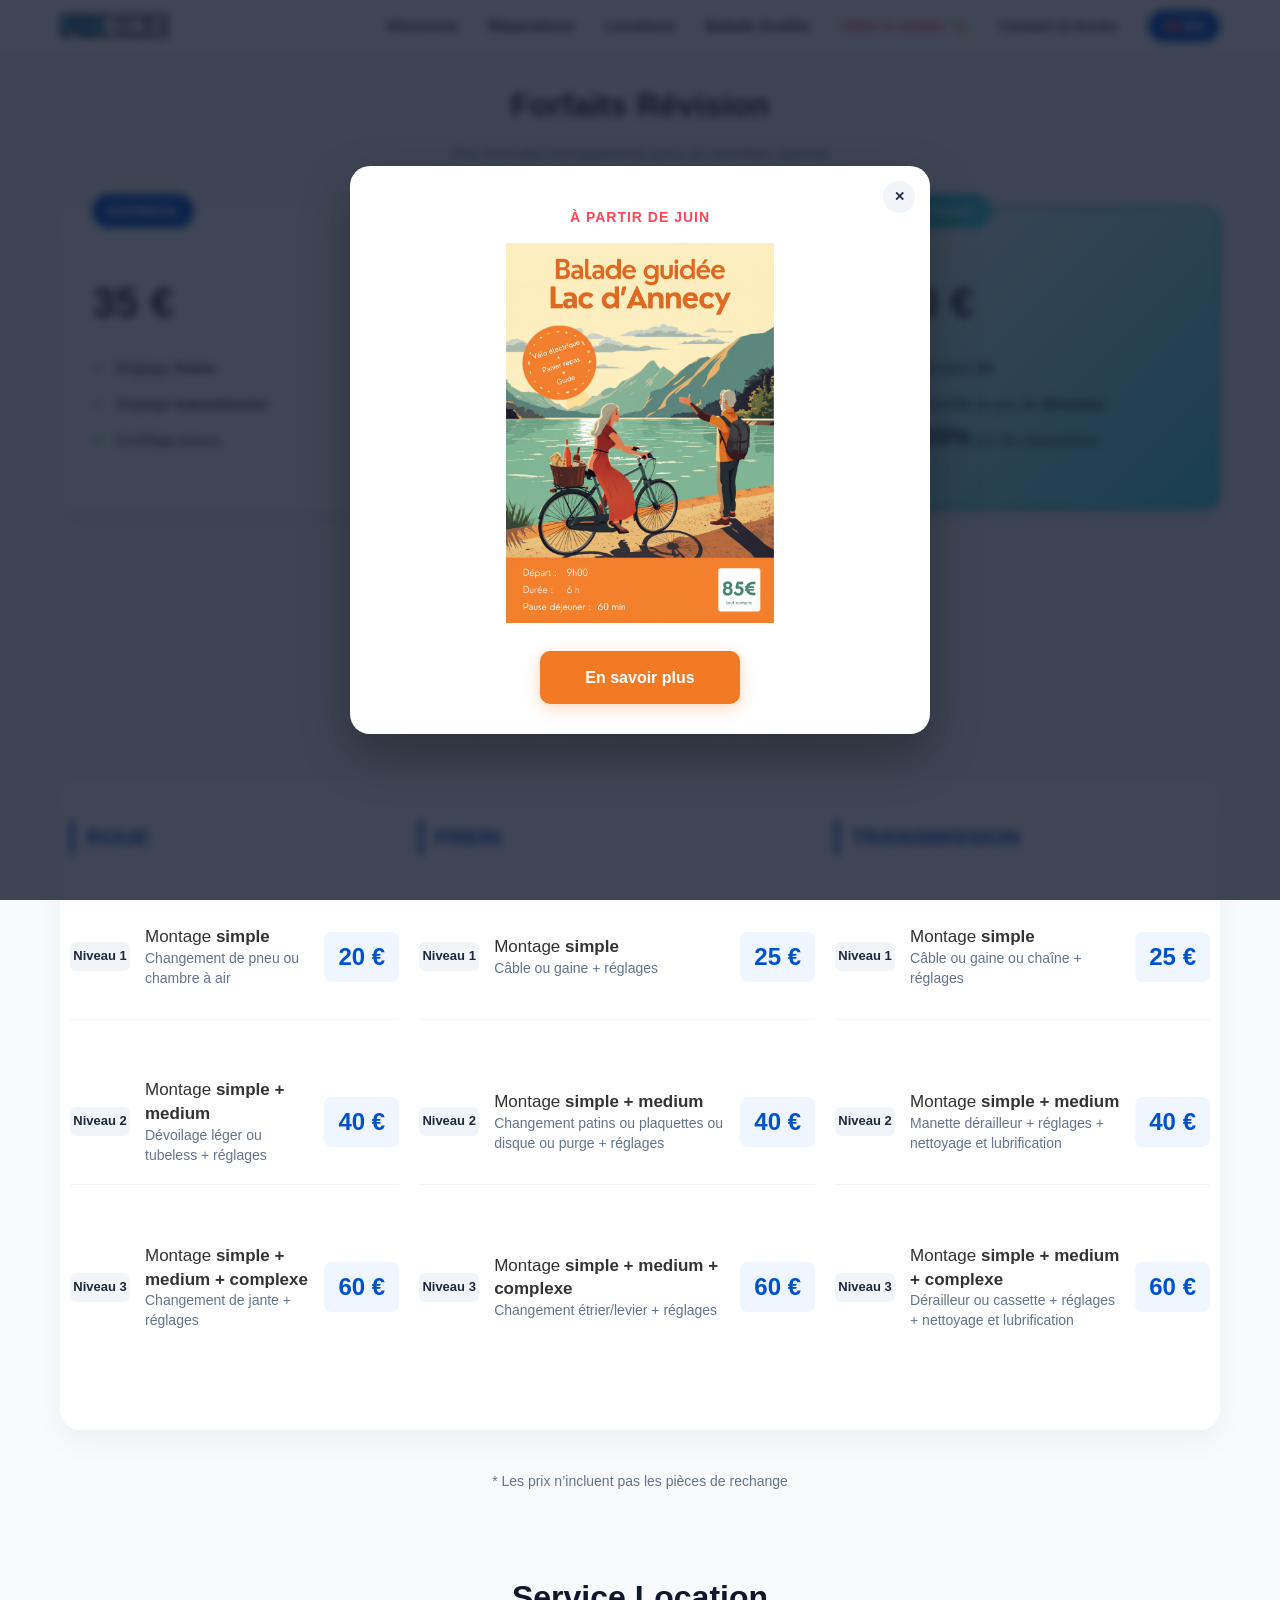
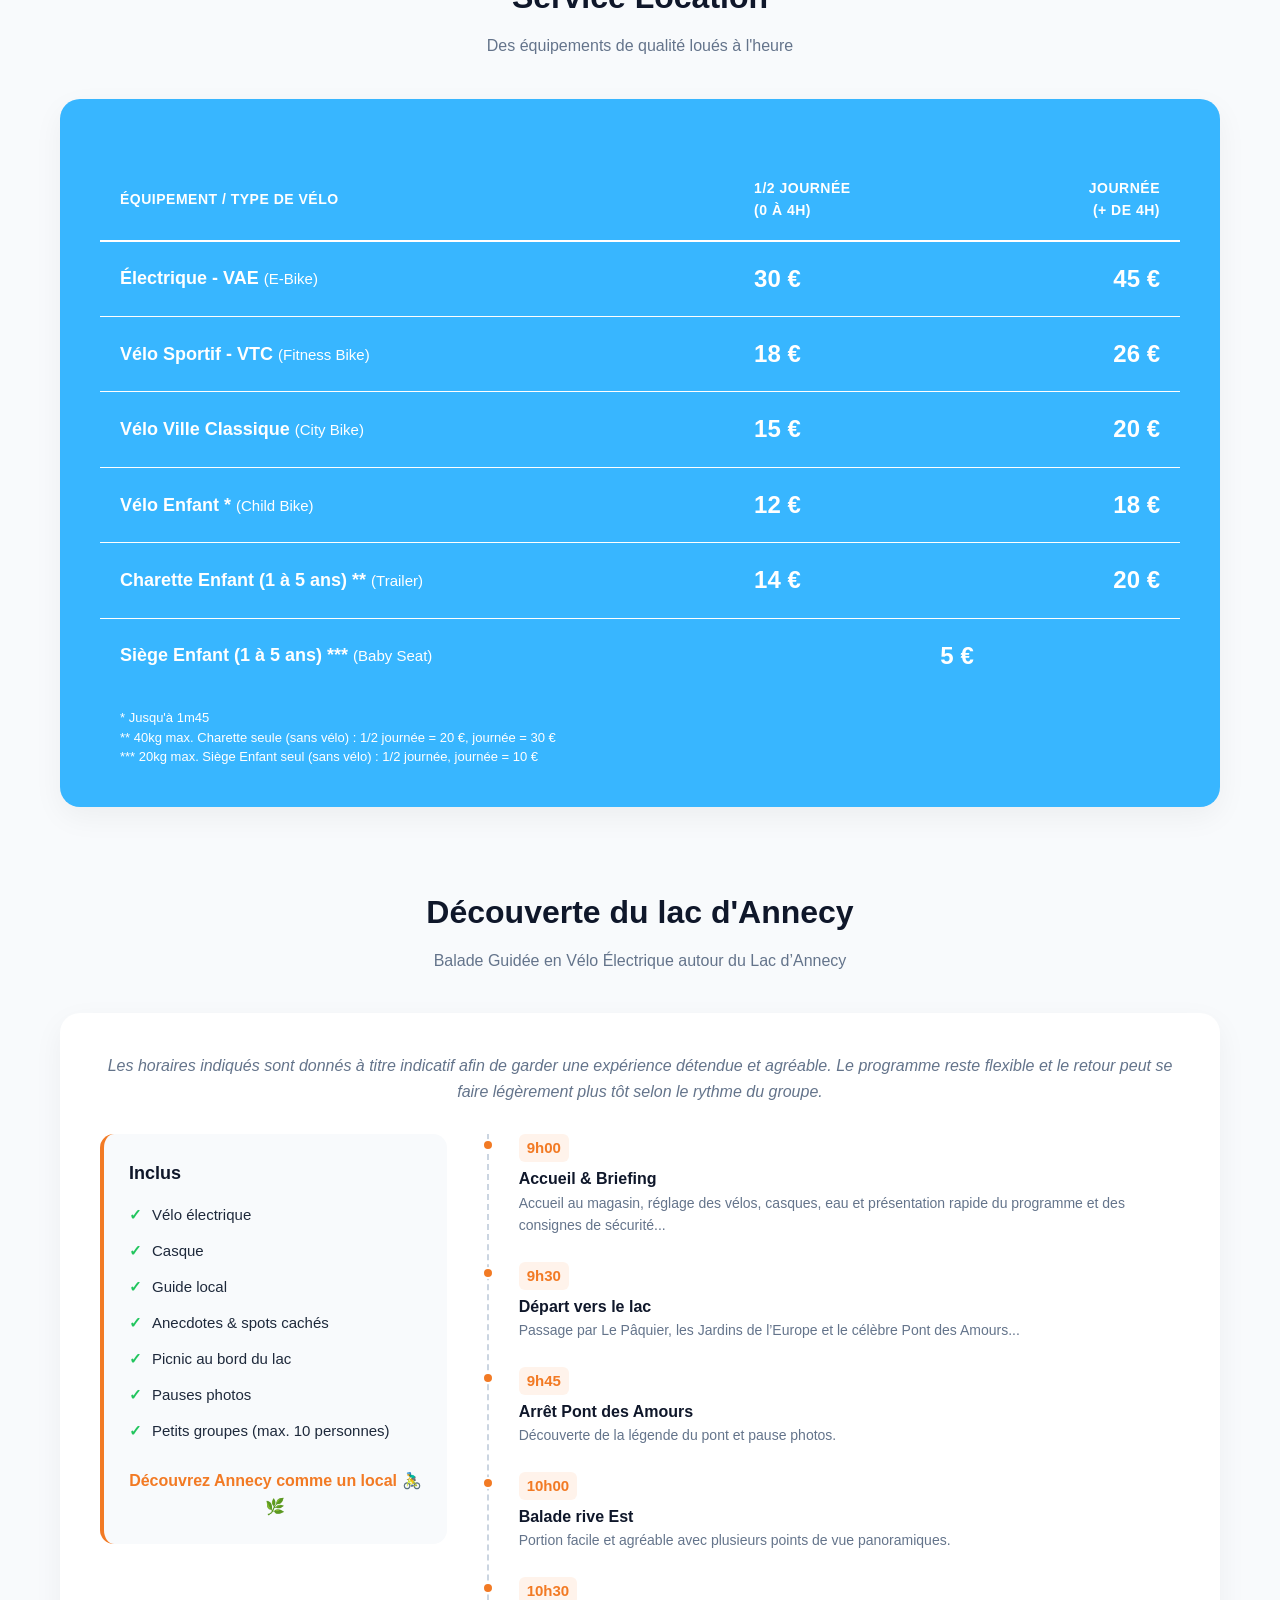
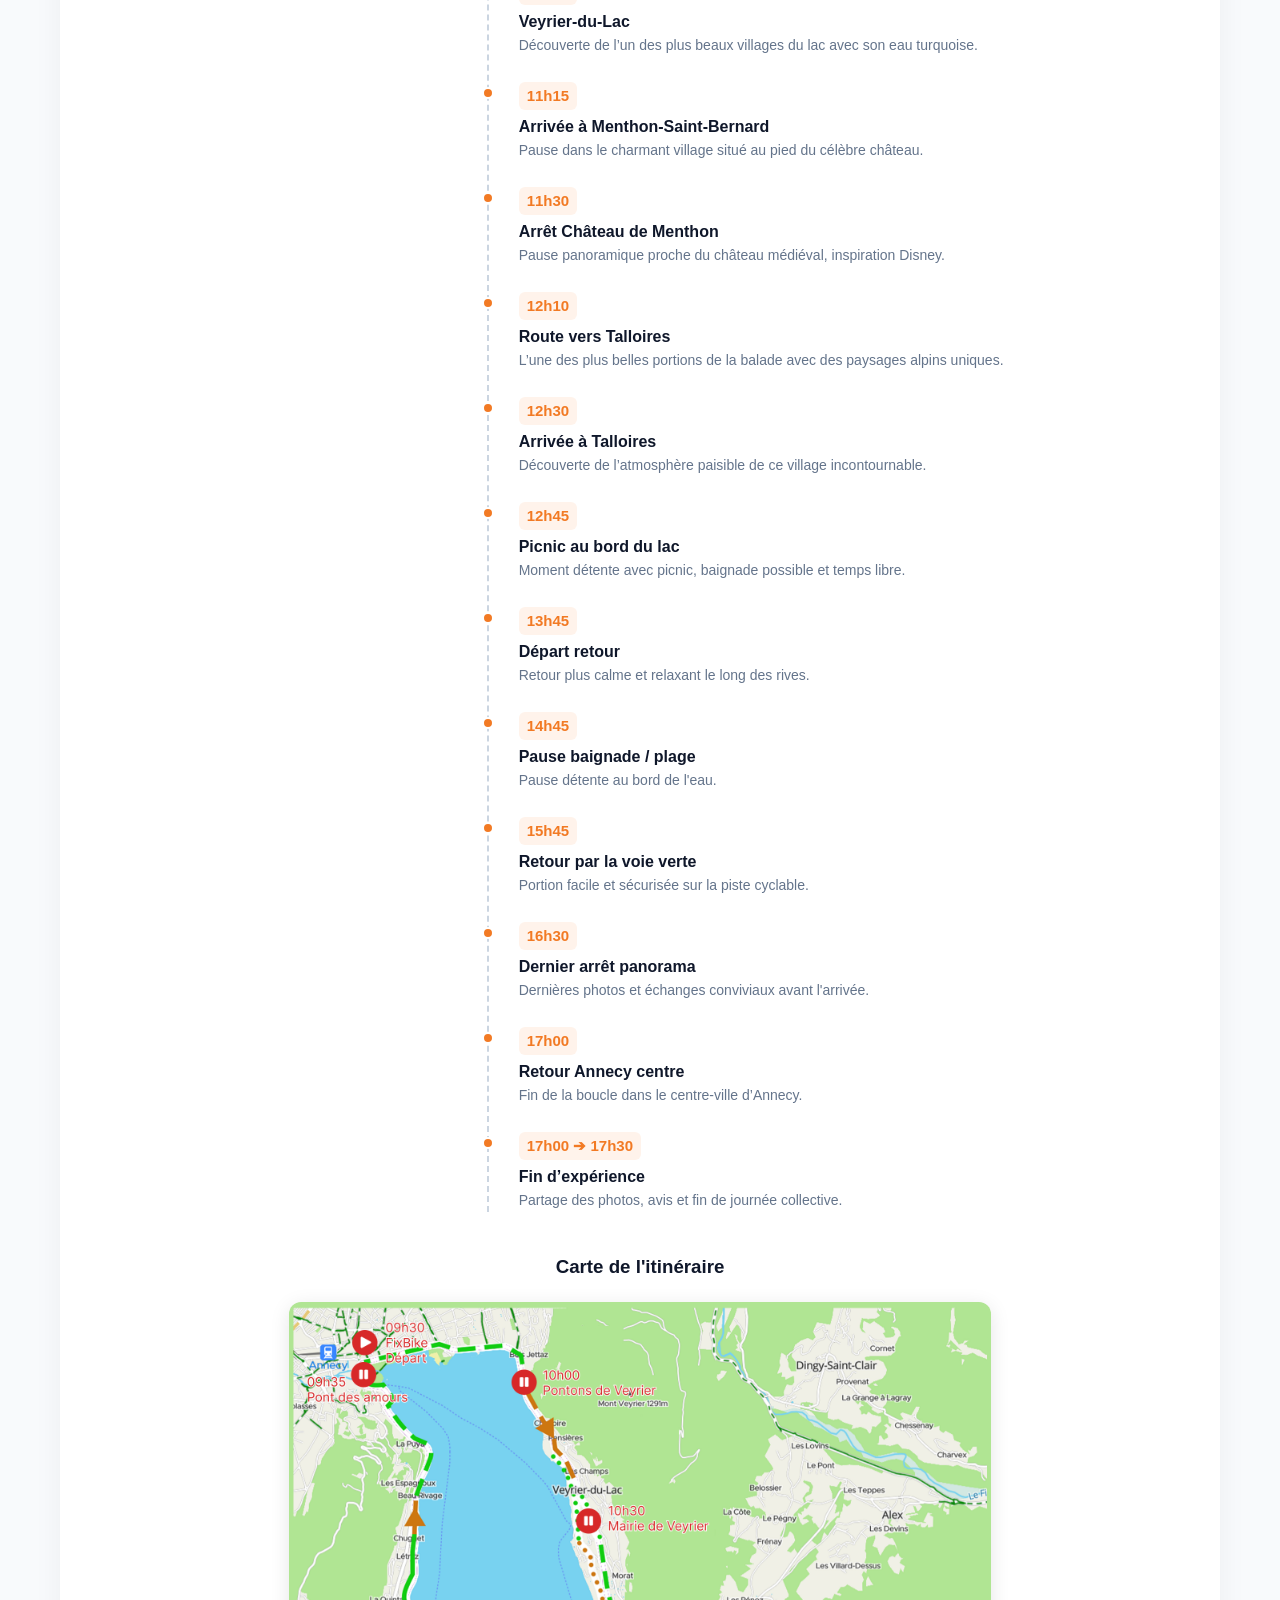
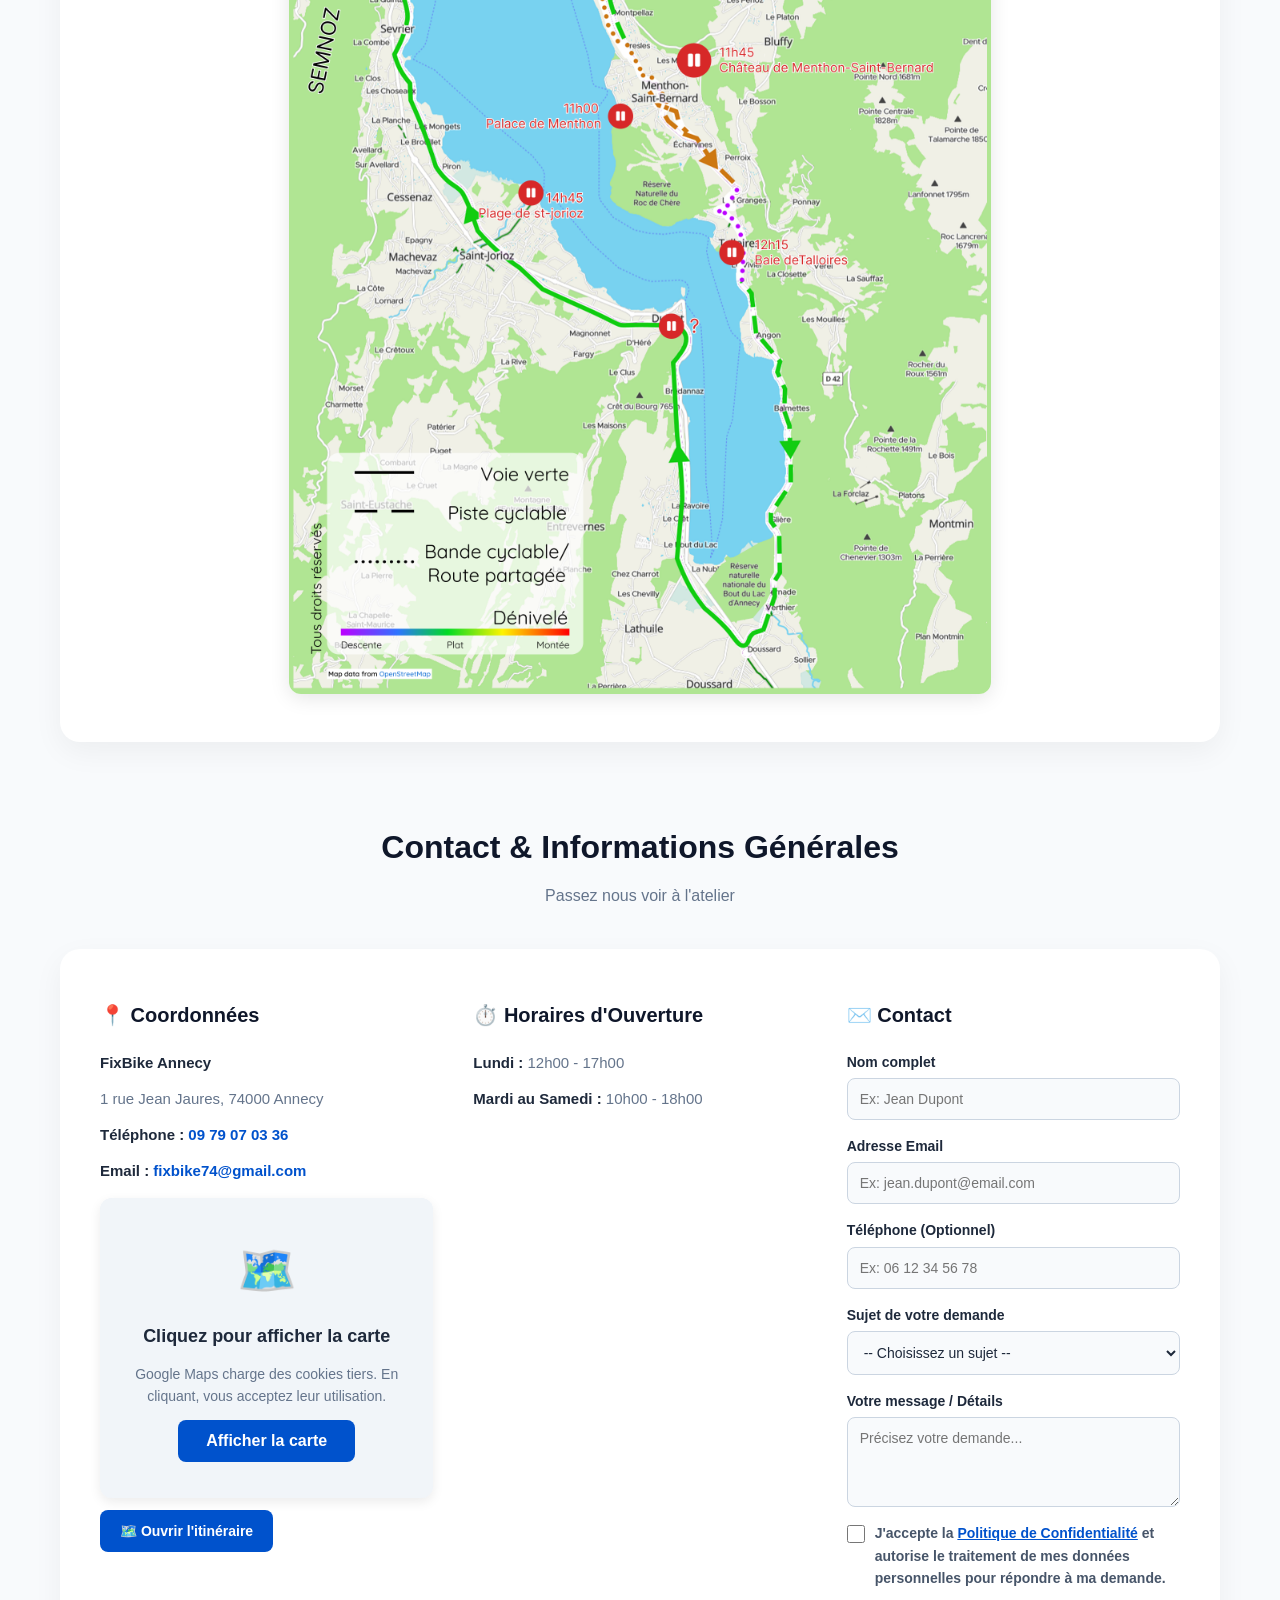
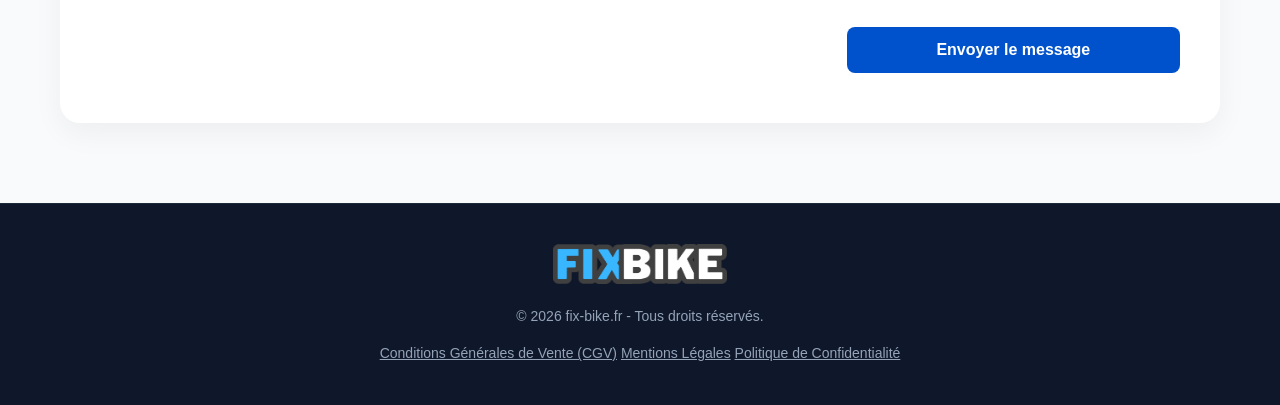
==== commit 6d574ba8: "add legal pages" ====
--- a/index.html
+++ b/index.html
@@ -43,7 +43,7 @@
                         <div class="price-tag">35 €</div>
                         <ul class="feature-list">
                             <li data-i18n="rev-exp-1">Réglage <strong>freins</strong></li>
-                            <li data-i18n="rev-exp-2">Réglage <strong>transimssion</strong></li>
+                            <li data-i18n="rev-exp-2">Réglage <strong>transmission</strong></li>
                             <li data-i18n="rev-exp-3">Gonflage pneus</li>
                         </ul>
                     </div>
@@ -183,11 +183,11 @@
                     <thead>
                         <tr>
                             <th data-i18n="th-equip">Équipement / Type de Vélo</th>
-                            <th data-i18n="th-price" class="half-day">
+                            <th data-i18n="th-price-hd" class="half-day">
                                 1/2 journée
                                 <div class="th-price-detail">(0 à 4h)</div>
                             </th>
-                            <th data-i18n="th-price" class="full-day">
+                            <th data-i18n="th-price-fd" class="full-day">
                                 Journée
                                 <div class="th-price-detail">(+ de 4h)</div>
                             </th>
@@ -229,7 +229,7 @@
                 <div class="rental-sub-notes">
                     <p data-i18n="rent-foot-1">* Jusqu'à 1m45</p>
                     <p data-i18n="rent-foot-2">** 40kg max. Charette seule (sans vélo) : 1/2 journée = 20 €, journée = 30 €</p>
-                    <p data-i18n="rent-foot-2">*** 20kg max. Siège Enfant seul (sans vélo) : 1/2 journée, journée = 10 €</p>
+                    <p data-i18n="rent-foot-3">*** 20kg max. Siège Enfant seul (sans vélo) : 1/2 journée, journée = 10 €</p>
                 </div>
             </div>
         </section>
@@ -381,17 +381,41 @@
                     <p><strong>FixBike Annecy</strong></p>
                     <p data-i18n="cont-addr">1 rue Jean Jaures, 74000 Annecy</p>
                     <p><strong>Téléphone :</strong> <a href="tel:0979070336" style="color:var(--primary); text-decoration:none; font-weight:600;">09 79 07 03 36</a></p>
-                    <p><strong>Email :</strong> fixbike74@gmail.com</p>
-
-                    <div class="map-container">
-                        <iframe style="width: 100%" src="https://www.google.com/maps/embed?pb=!1m18!1m12!1m3!1d2041.3830702172029!2d6.127404127513058!3d45.901615524656236!2m3!1f0!2f0!3f0!3m2!1i1024!2i768!4f13.1!3m3!1m2!1s0x478b8f8b53c33fb9%3A0xe16911316a952d5!2sFIXBIKE%20Annecy%20-%20Bonlieu!5e1!3m2!1sfr!2sfr!4v1780423492397!5m2!1sfr!2sfr" width="400" height="300" style="border:0;" allowfullscreen="" loading="lazy" referrerpolicy="no-referrer-when-downgrade"></iframe>
-                    </div>
+                    <p><strong>Email :</strong> <a href="mailto:fixbike74@gmail.com" style="color:var(--primary); text-decoration:none; font-weight:600;">fixbike74@gmail.com</a></p>
+
+                    <div id="mapConsentContainer" class="map-container" style="position:relative; min-height:300px; background:#f1f5f9; border-radius:12px; overflow:hidden; display:flex; align-items:center; justify-content:center; cursor:pointer;">
+                        <!-- Overlay consentement (visible avant clic) -->
+                        <div id="mapConsentOverlay" style="position:absolute; inset:0; z-index:2; display:flex; flex-direction:column; align-items:center; justify-content:center; background:#f1f5f9; padding:20px; text-align:center; gap:12px;">
+                            <span style="font-size:48px;">🗺️</span>
+                            <p style="font-size:18px; font-weight:600; color:#1e293b; margin:0;">Cliquez pour afficher la carte</p>
+                            <p style="font-size:14px; color:#64748b; margin:0; max-width:300px;">Google Maps charge des cookies tiers. En cliquant, vous acceptez leur utilisation.</p>
+                            <button class="map-consent-btn" style="background:#0052cc; color:white; border:none; padding:12px 28px; border-radius:8px; font-size:16px; font-weight:600; cursor:pointer;">Afficher la carte</button>
+                        </div>
+                        <!-- L'iframe reste avec src vide, rempli au clic -->
+                        <iframe id="gmap-iframe" style="width:100%; height:100%; border:0; position:relative; z-index:1;" allowfullscreen="" loading="lazy" referrerpolicy="no-referrer-when-downgrade"></iframe>
+                    </div>
+                    <script>
+                        (function() {
+                            var container = document.getElementById('mapConsentContainer');
+                            var overlay = document.getElementById('mapConsentOverlay');
+                            var iframe = document.getElementById('gmap-iframe');
+                            if (container && overlay && iframe) {
+                                container.addEventListener('click', function() {
+                                    if (!iframe.src) {
+                                        iframe.src = 'https://www.google.com/maps/embed?pb=!1m18!1m12!1m3!1d2041.3830702172029!2d6.127404127513058!3d45.901615524656236!2m3!1f0!2f0!3f0!3m2!1i1024!2i768!4f13.1!3m3!1m2!1s0x478b8f8b53c33fb9%3A0xe16911316a952d5!2sFIXBIKE%20Annecy%20-%20Bonlieu!5e1!3m2!1sfr!2sfr!4v1780423492397!5m2!1sfr!2sfr';
+                                        overlay.style.display = 'none';
+                                    }
+                                });
+                            }
+                        })();
+                    </script>
                     <a href="https://maps.app.goo.gl/acNBuc4P9fA6mTgX8" target="_blank" class="map-btn">🗺️ Ouvrir l'itinéraire</a>
                 </div>
 
                 <div class="info-block">
                     <h3 data-i18n="cont-h-hours">⏱️ Horaires d'Ouverture</h3>
-                    <p><strong data-i18n="days-w">Lundi au Samedi :</strong> 10h00 - 18h00</p>
+                    <p><strong data-i18n="days-m">Lundi :</strong> 12h00 - 17h00</p>
+                    <p><strong data-i18n="days-t-to-s">Mardi au Samedi :</strong> 10h00 - 18h00</p>
                 </div>
 
                 <div class="info-block">
@@ -400,8 +424,12 @@
                     <!-- Formulaire adapté pour Web3Forms ou Getform (gérant les fichiers) -->
                     <form action="https://api.web3forms.com/submit" method="POST" enctype="multipart/form-data" class="contact-form">
 
-                        <!-- Clé d'accès Web3Forms (à remplacer par la vôtre) -->
+                        <!-- Clé d'accès Web3Forms -->
                         <input type="hidden" name="access_key" value="88e7e542-56e3-41d1-92f7-00bc181a9f45">
+                        <!-- Redirect après soumission (reste sur le site) -->
+                        <input type="hidden" name="redirect" value="https://fix-bike.fr/merci.html">
+                        <!-- Honeypot anti-spam (champ caché, ne pas remplir) -->
+                        <input type="text" name="botcheck" style="display:none !important; position:absolute; left:-9999px;" tabindex="-1" autocomplete="off">
 
                         <div class="form-group">
                             <label for="form-name" data-i18n="form-name-lbl">Nom complet</label>
@@ -435,6 +463,13 @@
                             <textarea id="form-message" name="message" rows="4" required placeholder="Précisez votre demande..."></textarea>
                         </div>
 
+                        <div class="form-group" style="margin-bottom: 12px;">
+                            <label style="display:flex; align-items:flex-start; gap:10px; font-size:14px; color:#475569; cursor:pointer;">
+                                <input type="checkbox" name="consent" required style="margin-top:3px; width:18px; height:18px; flex-shrink:0;">
+                                <span>J'accepte la <a href="confidentialite.html" target="_blank" style="color:#0052cc; text-decoration:underline;">Politique de Confidentialité</a> et autorise le traitement de mes données personnelles pour répondre à ma demande.</span>
+                            </label>
+                        </div>
+
                         <button type="submit" class="submit-btn" data-i18n="form-btn-submit">Envoyer le message</button>
                     </form>
                 </div>
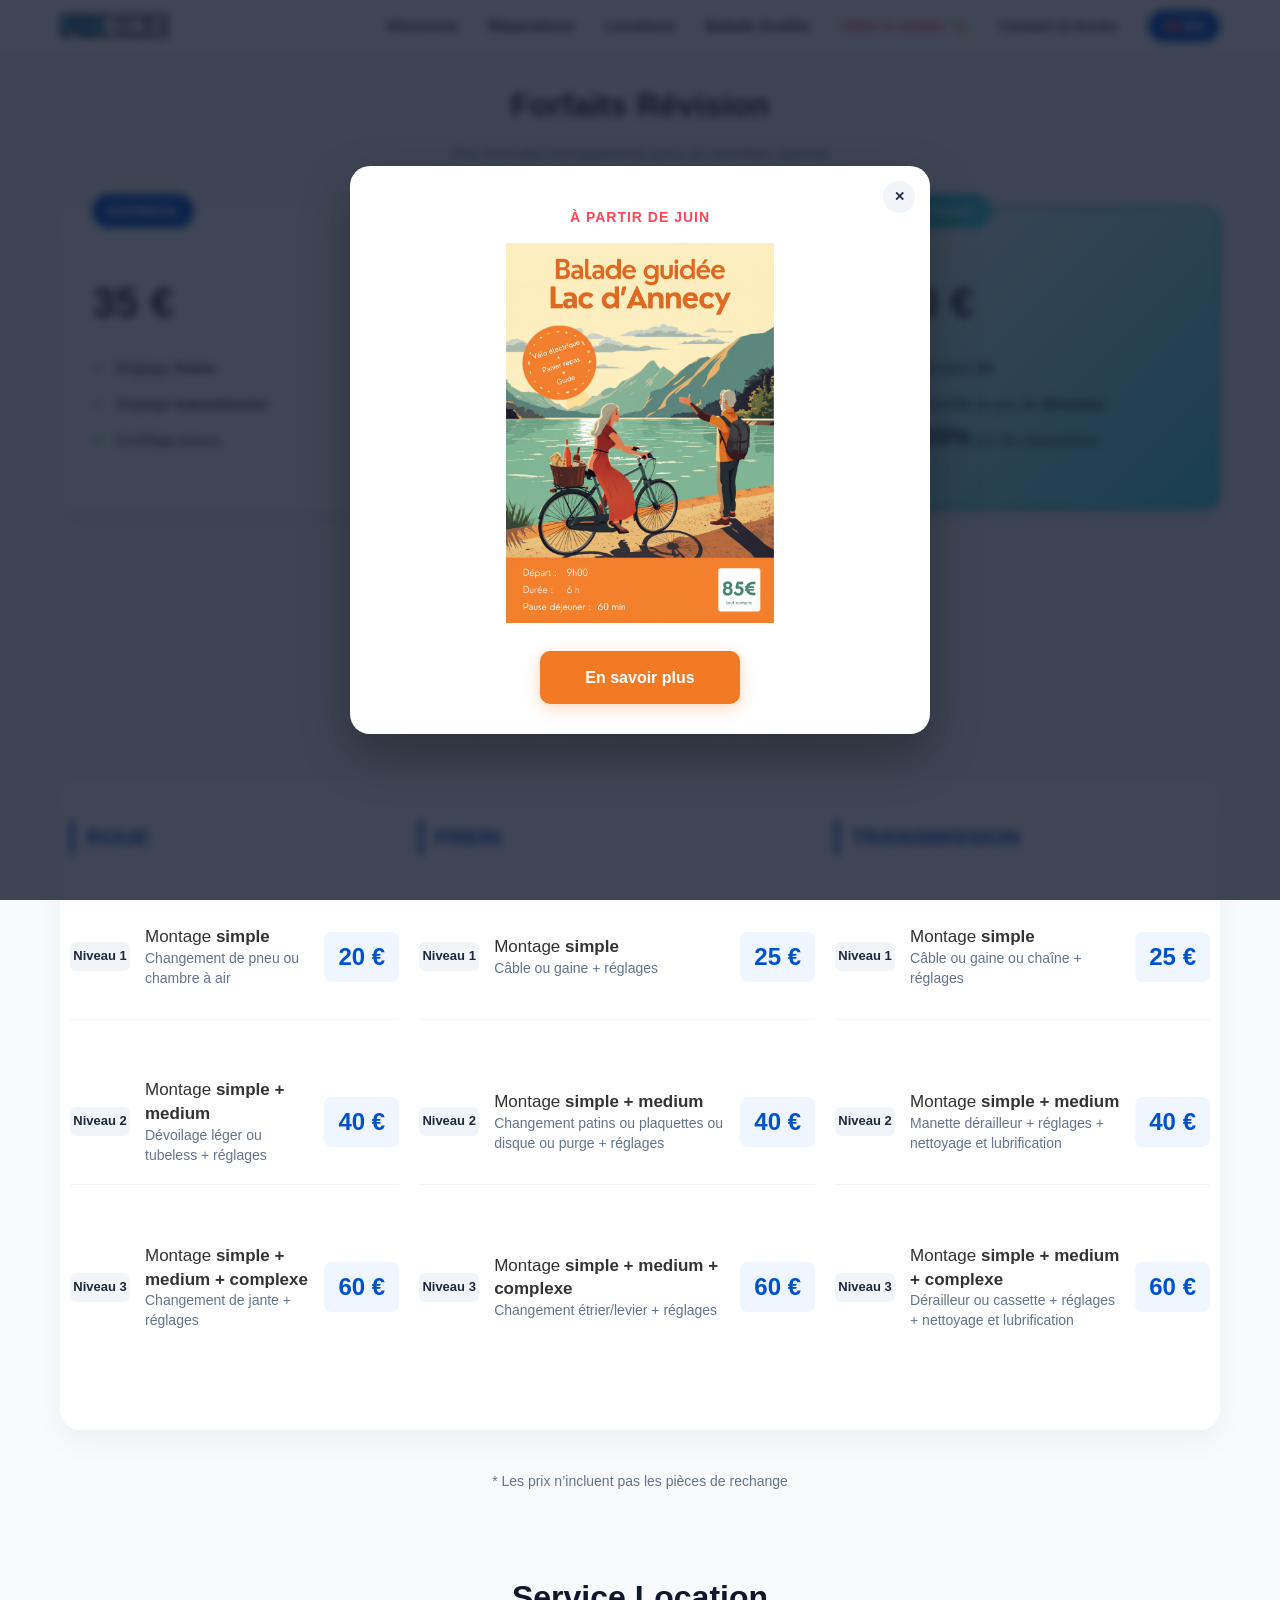
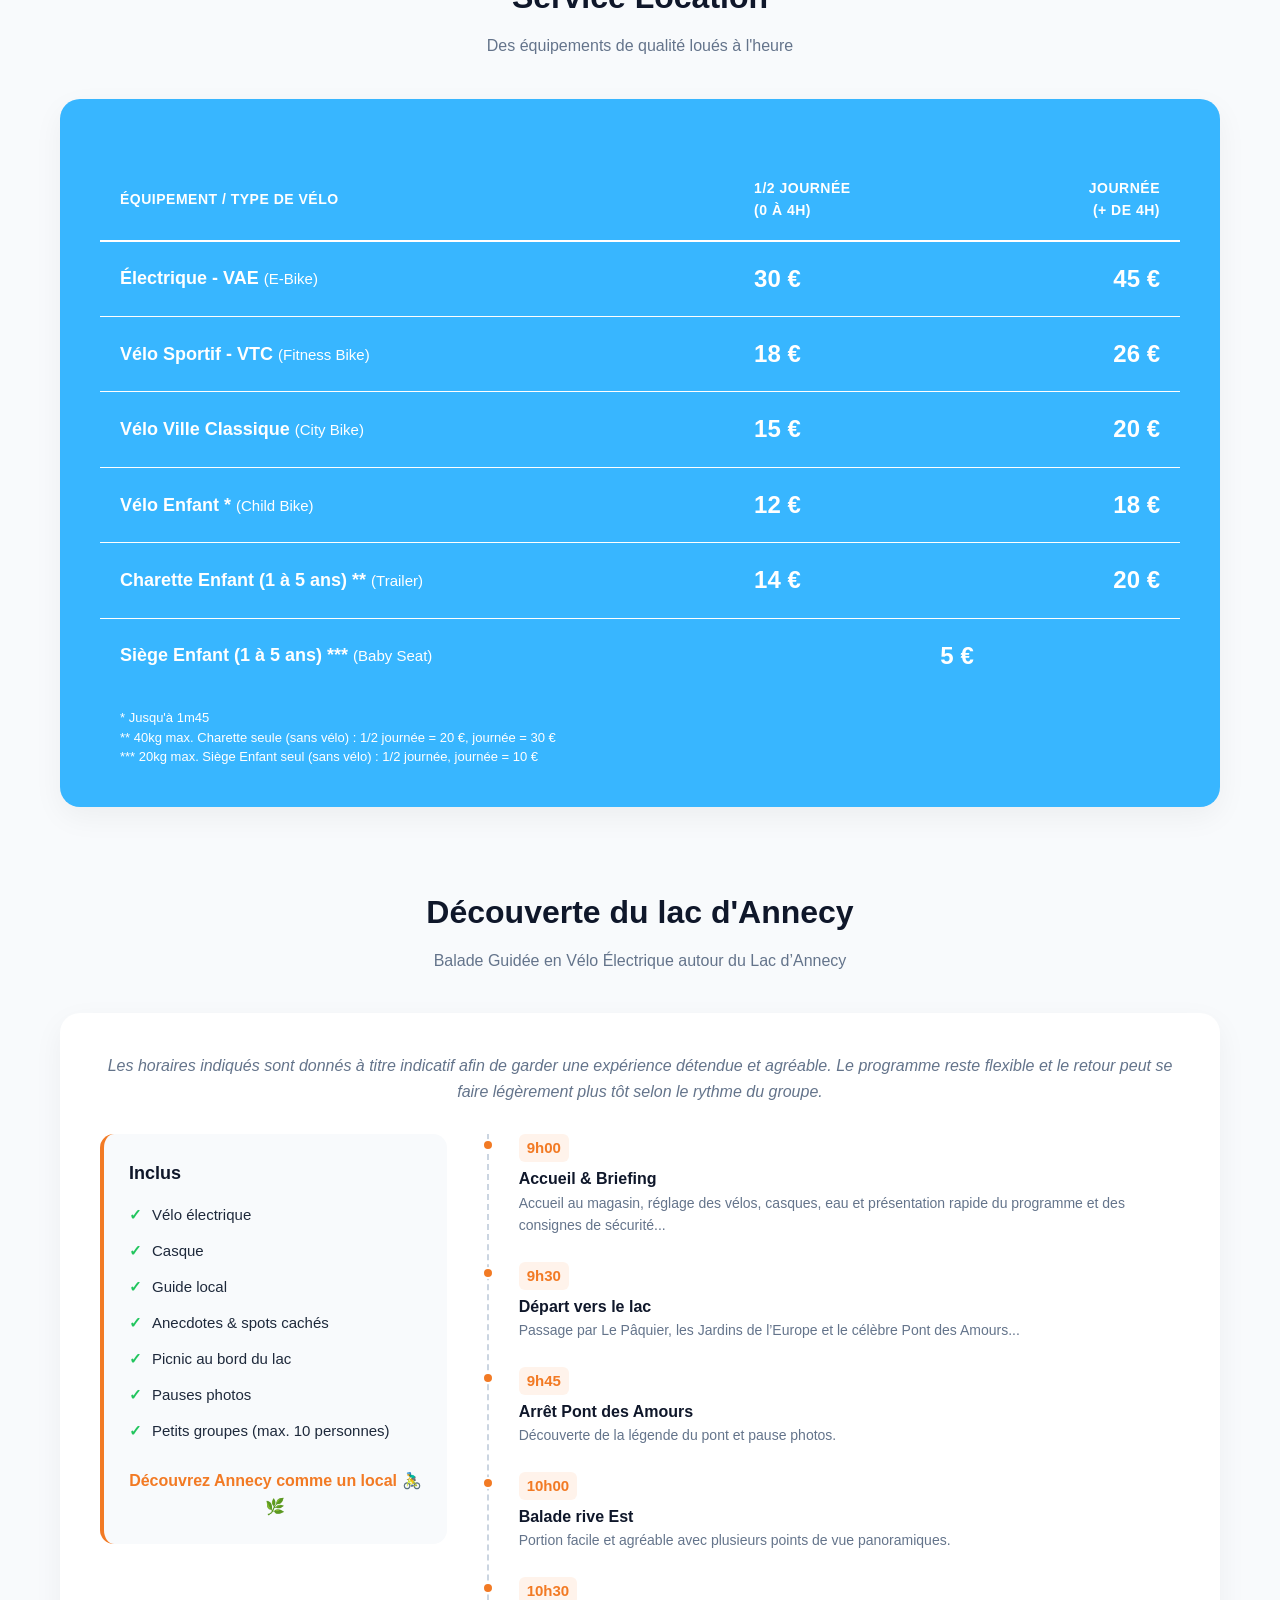
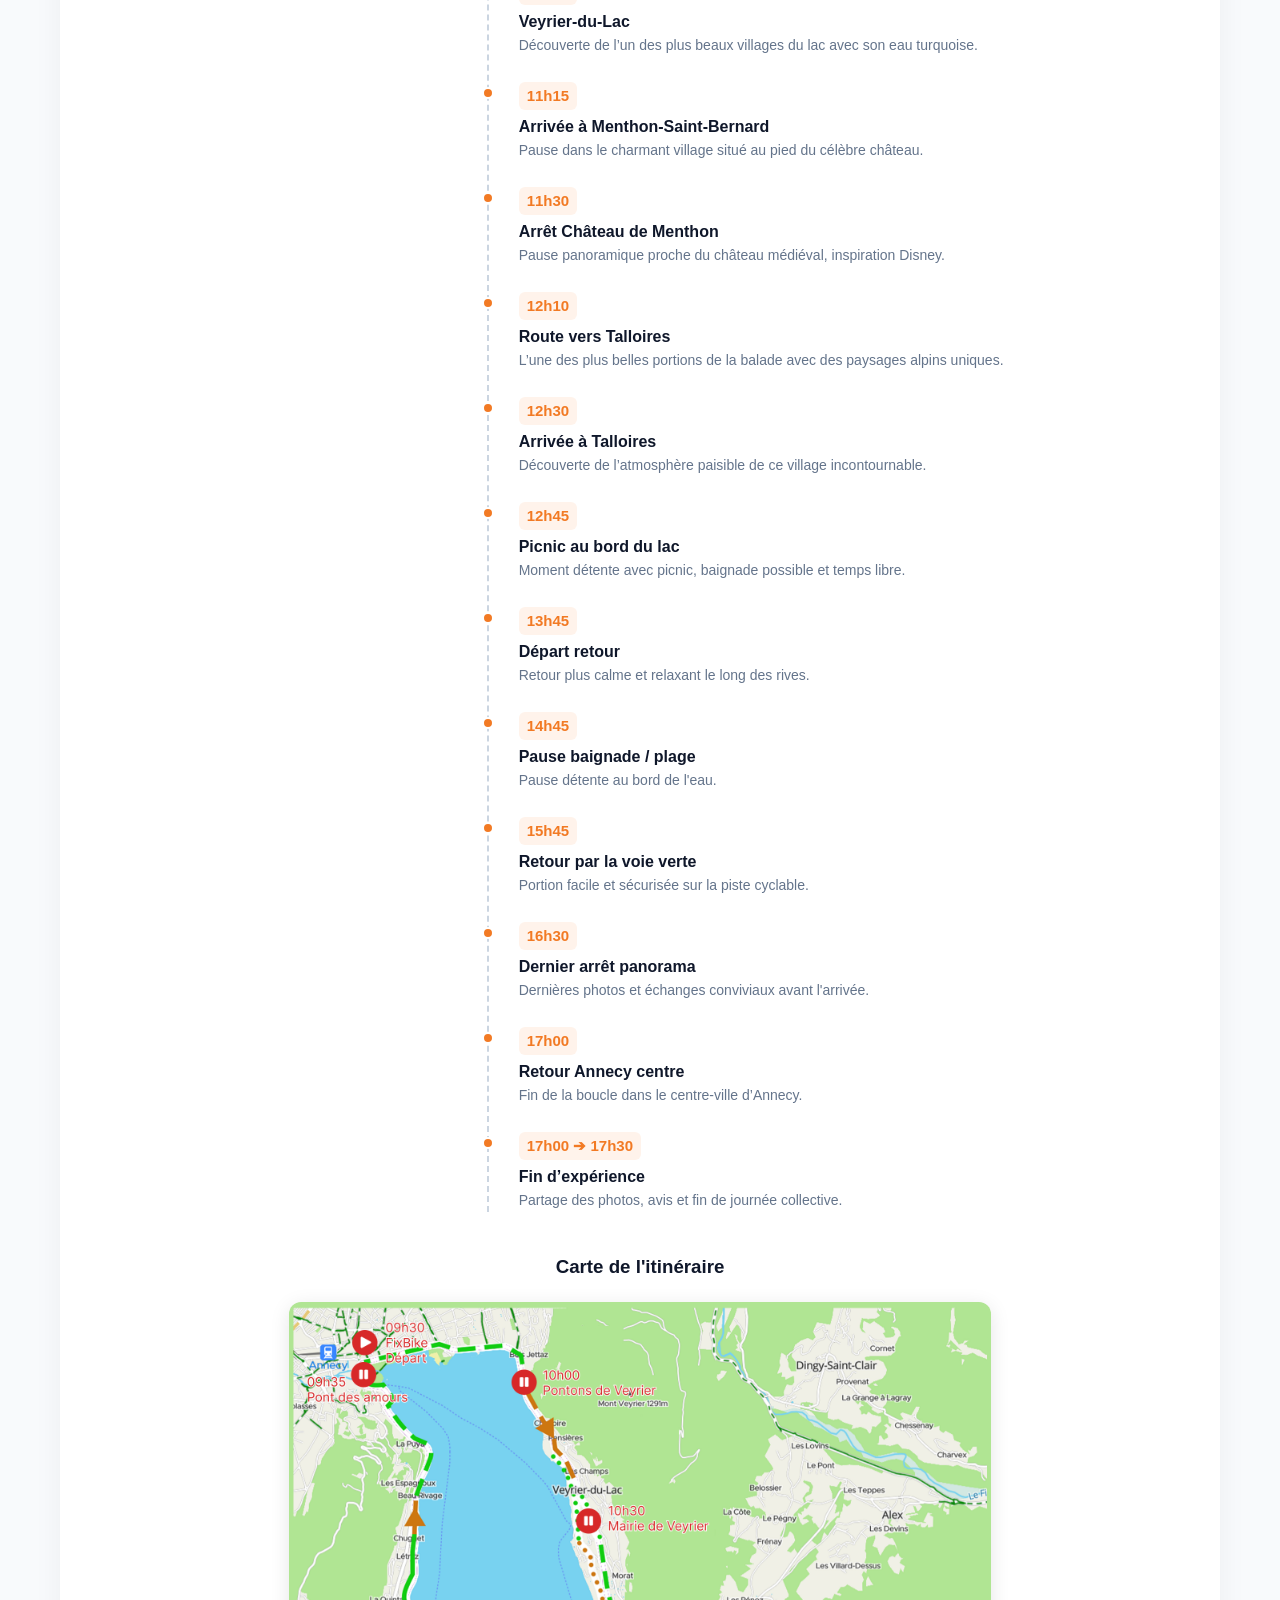
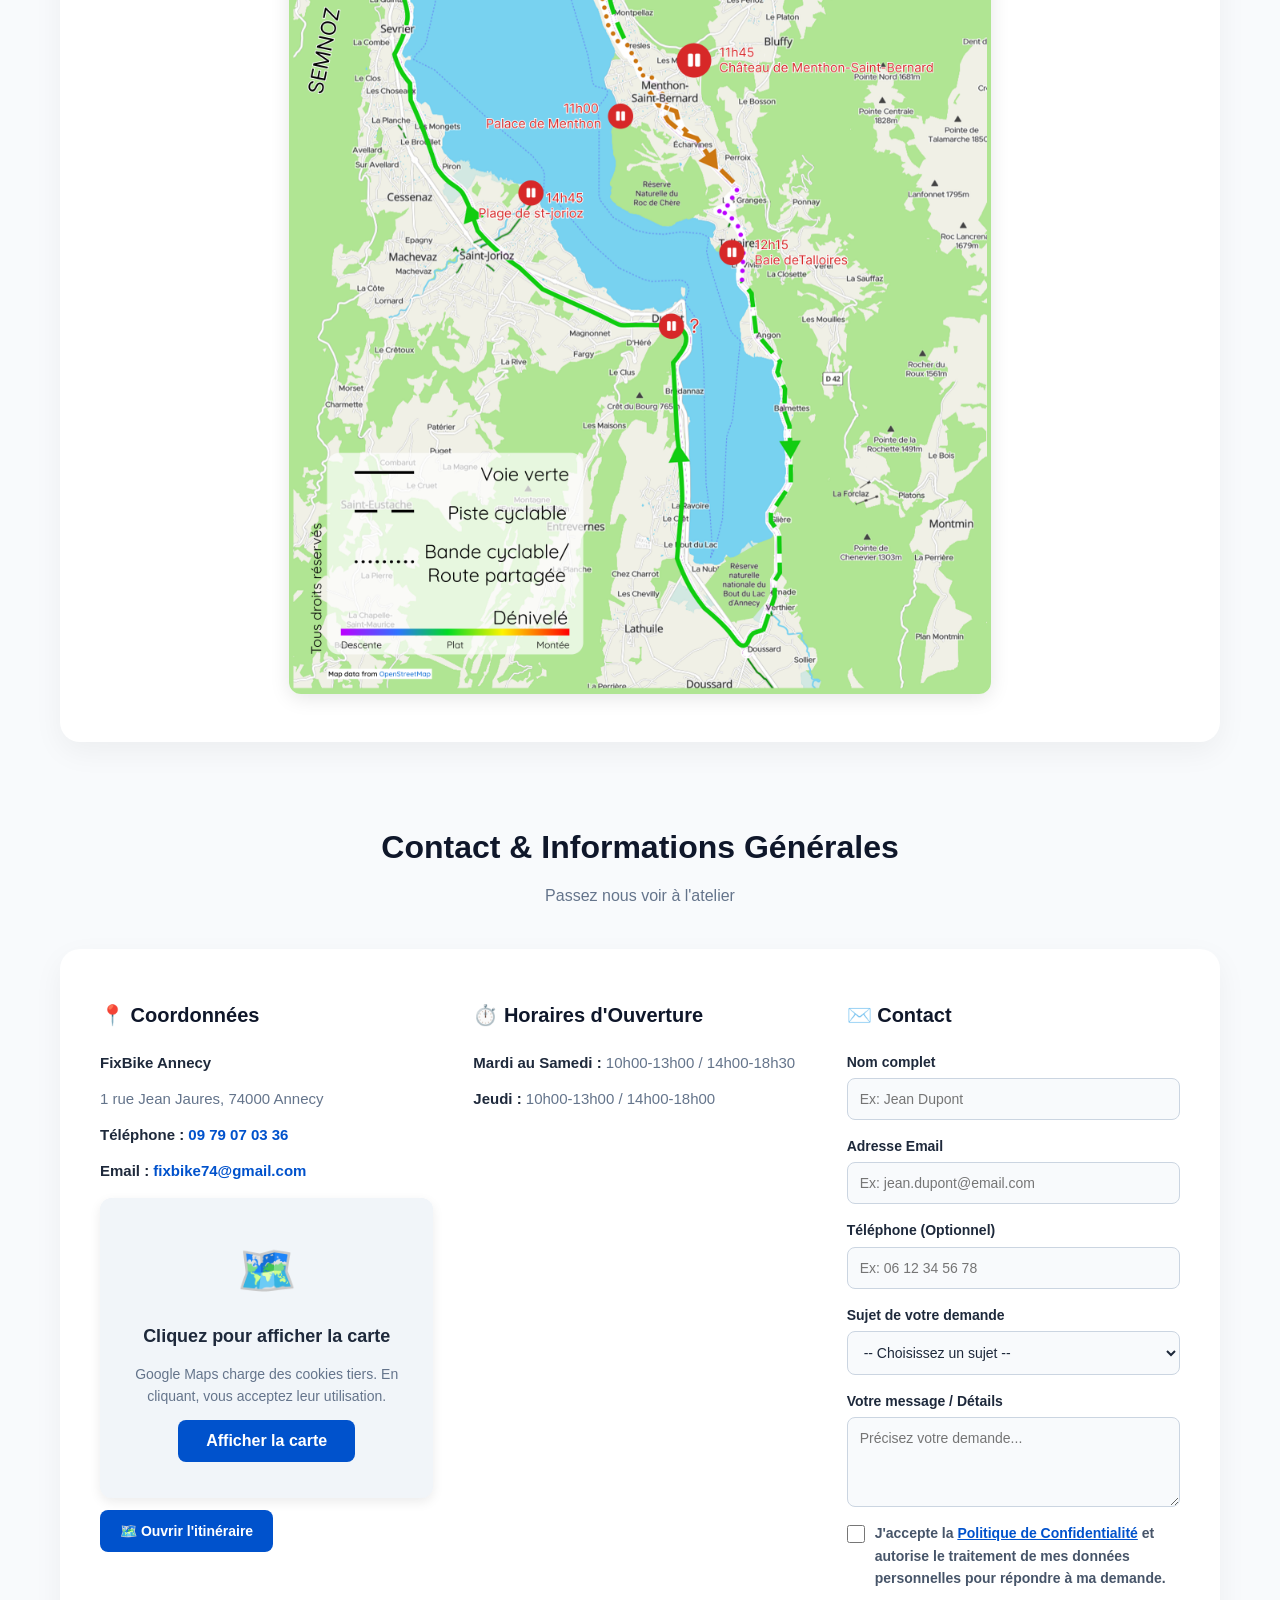
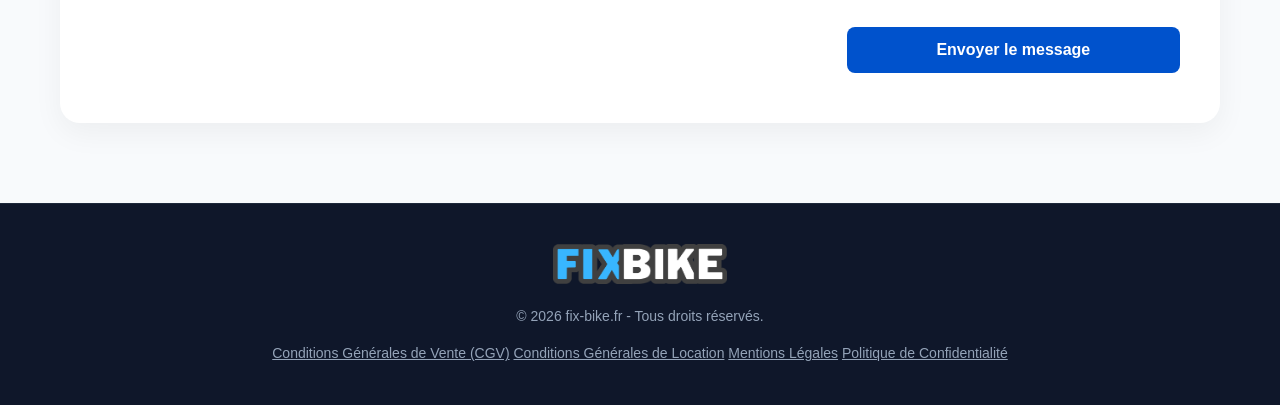
==== commit 5ed9afbd: "change hours + home link" ====
--- a/index.html
+++ b/index.html
@@ -414,8 +414,8 @@
 
                 <div class="info-block">
                     <h3 data-i18n="cont-h-hours">⏱️ Horaires d'Ouverture</h3>
-                    <p><strong data-i18n="days-m">Lundi :</strong> 12h00 - 17h00</p>
-                    <p><strong data-i18n="days-t-to-s">Mardi au Samedi :</strong> 10h00 - 18h00</p>
+                    <p><strong data-i18n="days-t-to-s">Mardi au Samedi :</strong> 10h00-13h00 / 14h00-18h30</p>
+                    <p><strong data-i18n="days-th">Jeudi :</strong> 10h00-13h00 / 14h00-18h00</p>
                 </div>
 
                 <div class="info-block">
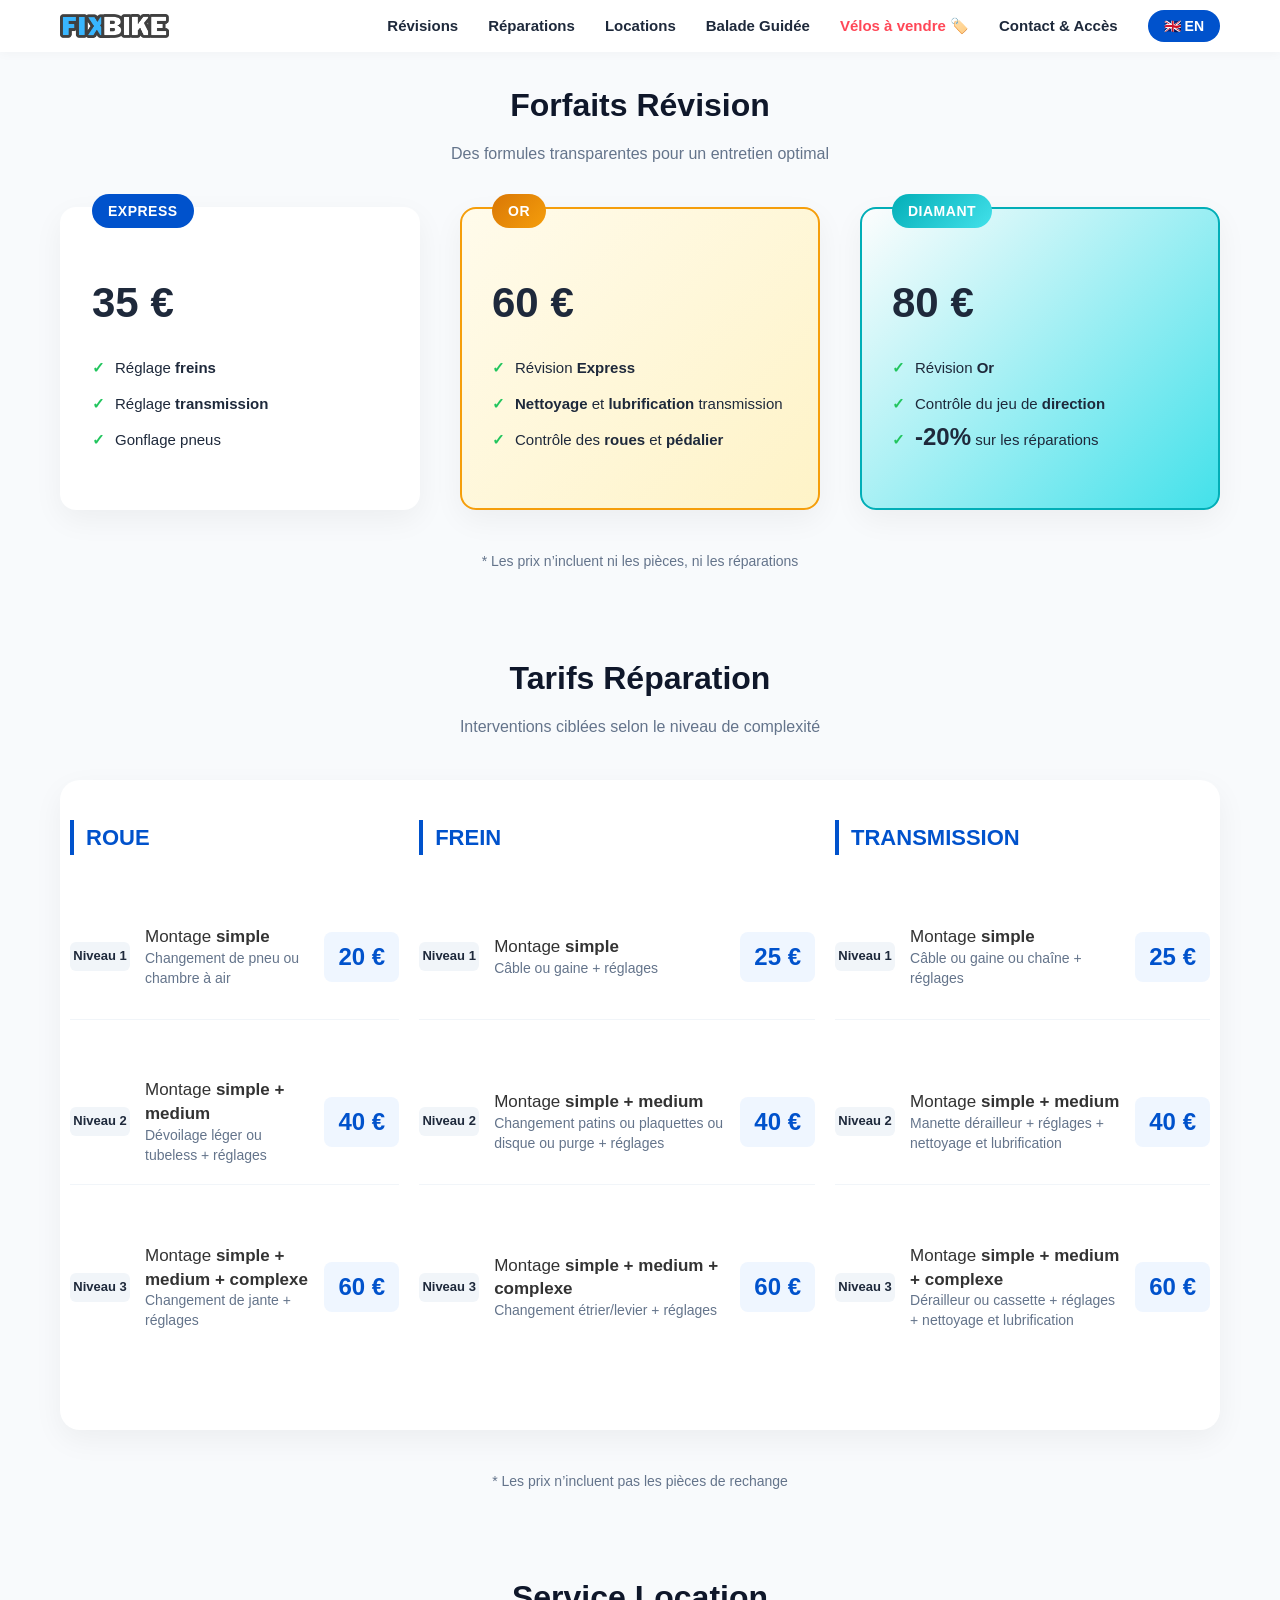
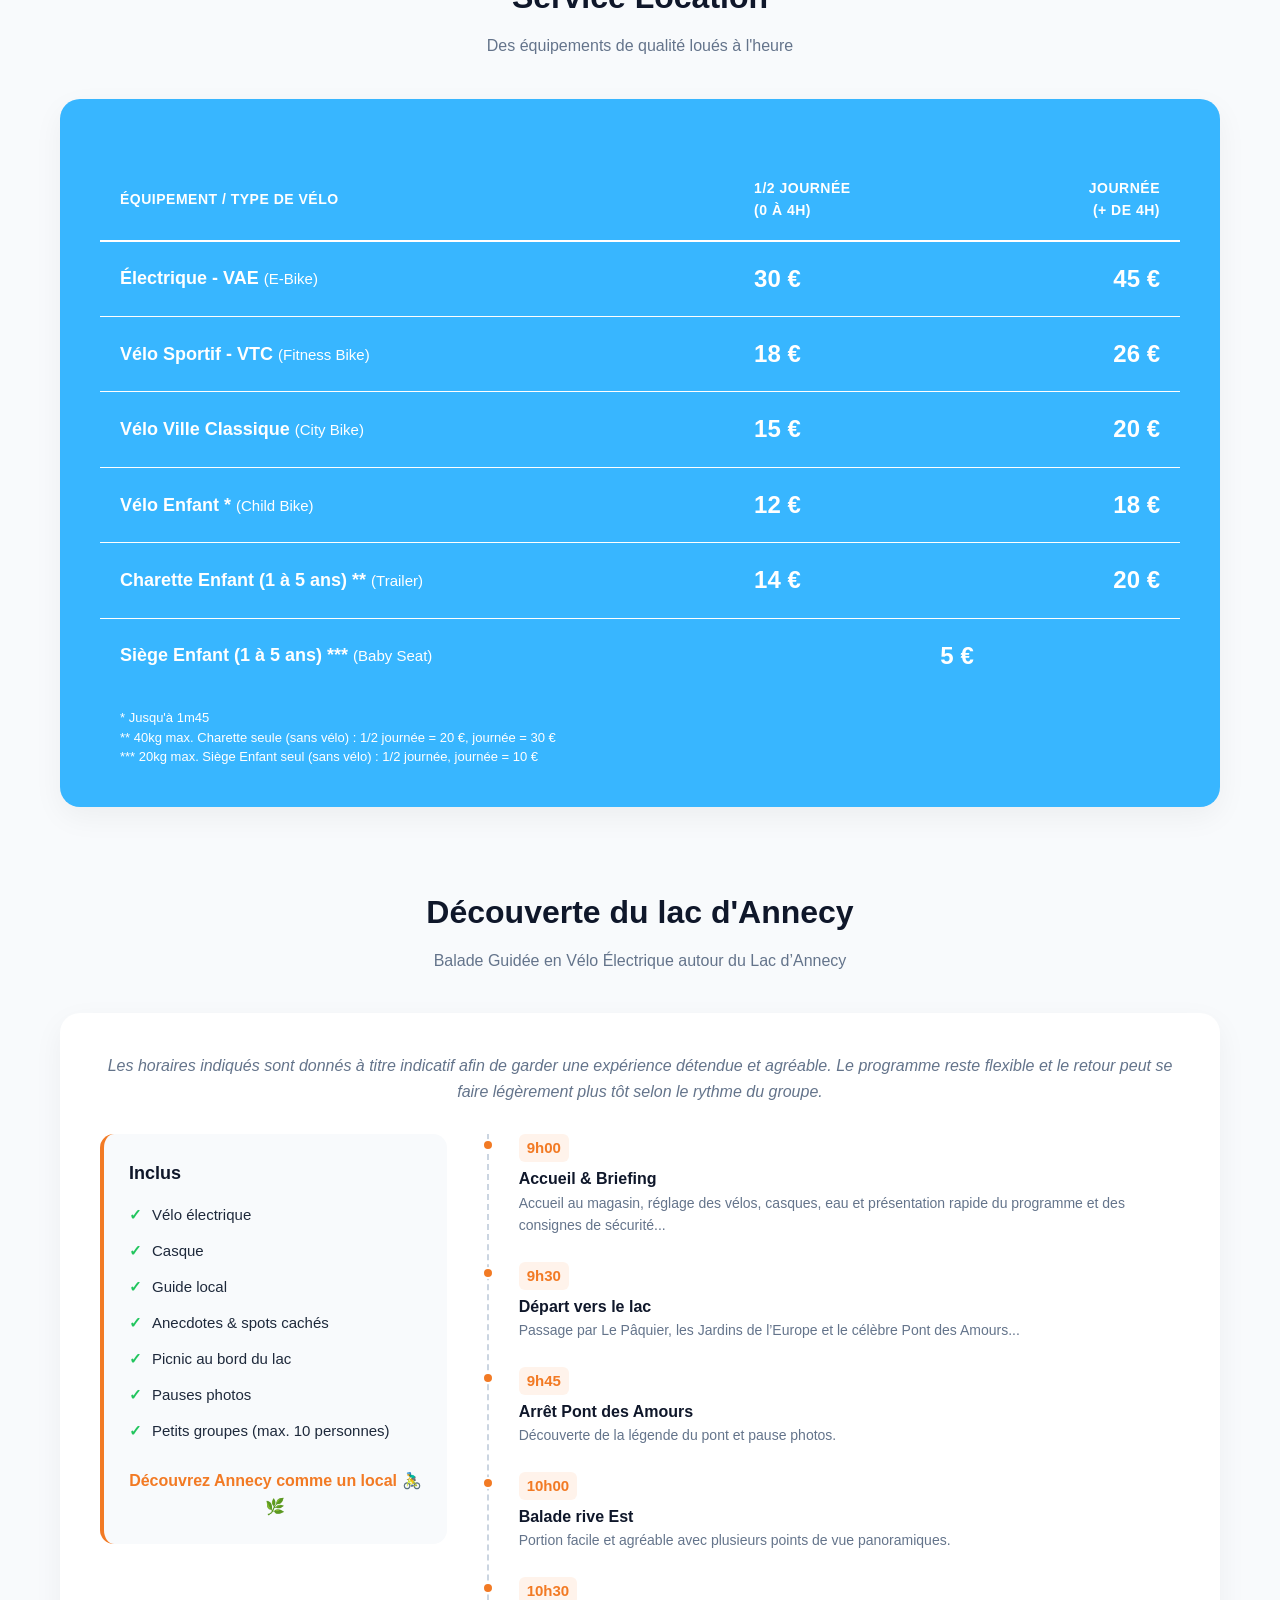
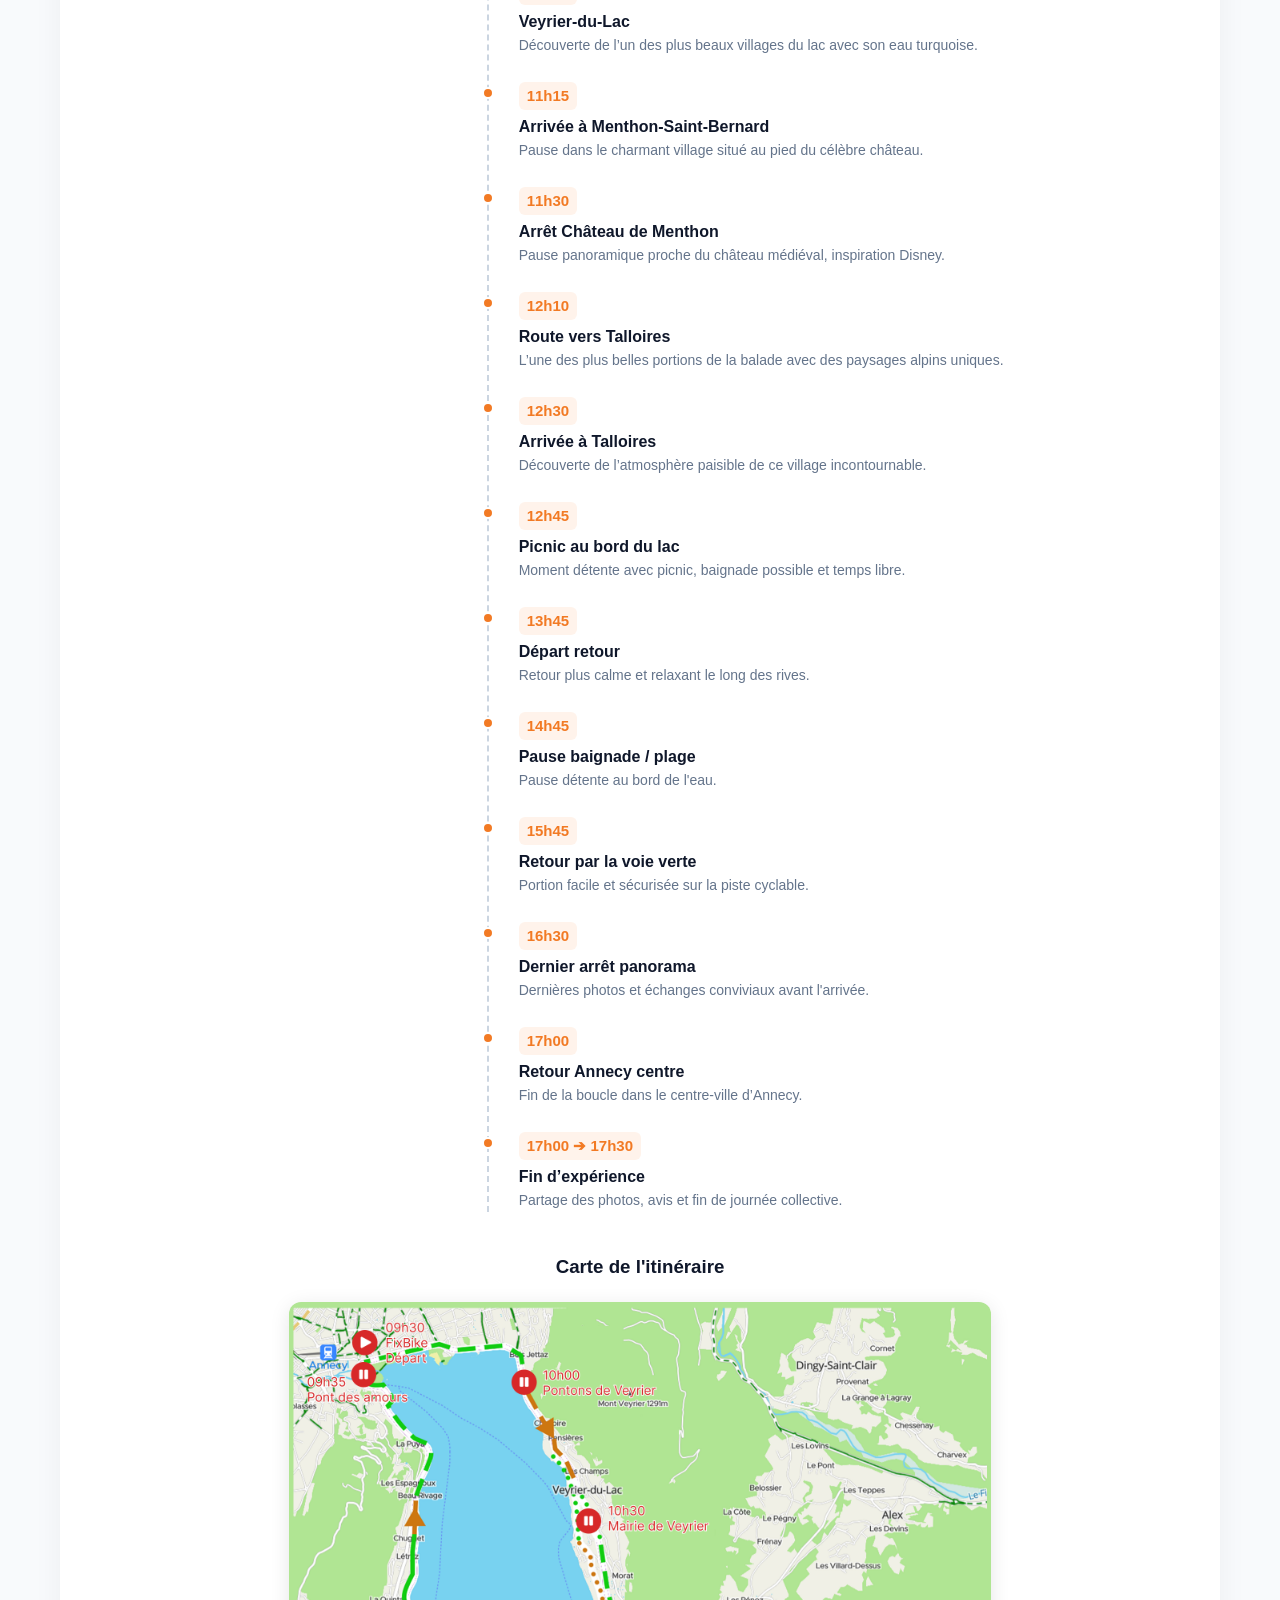
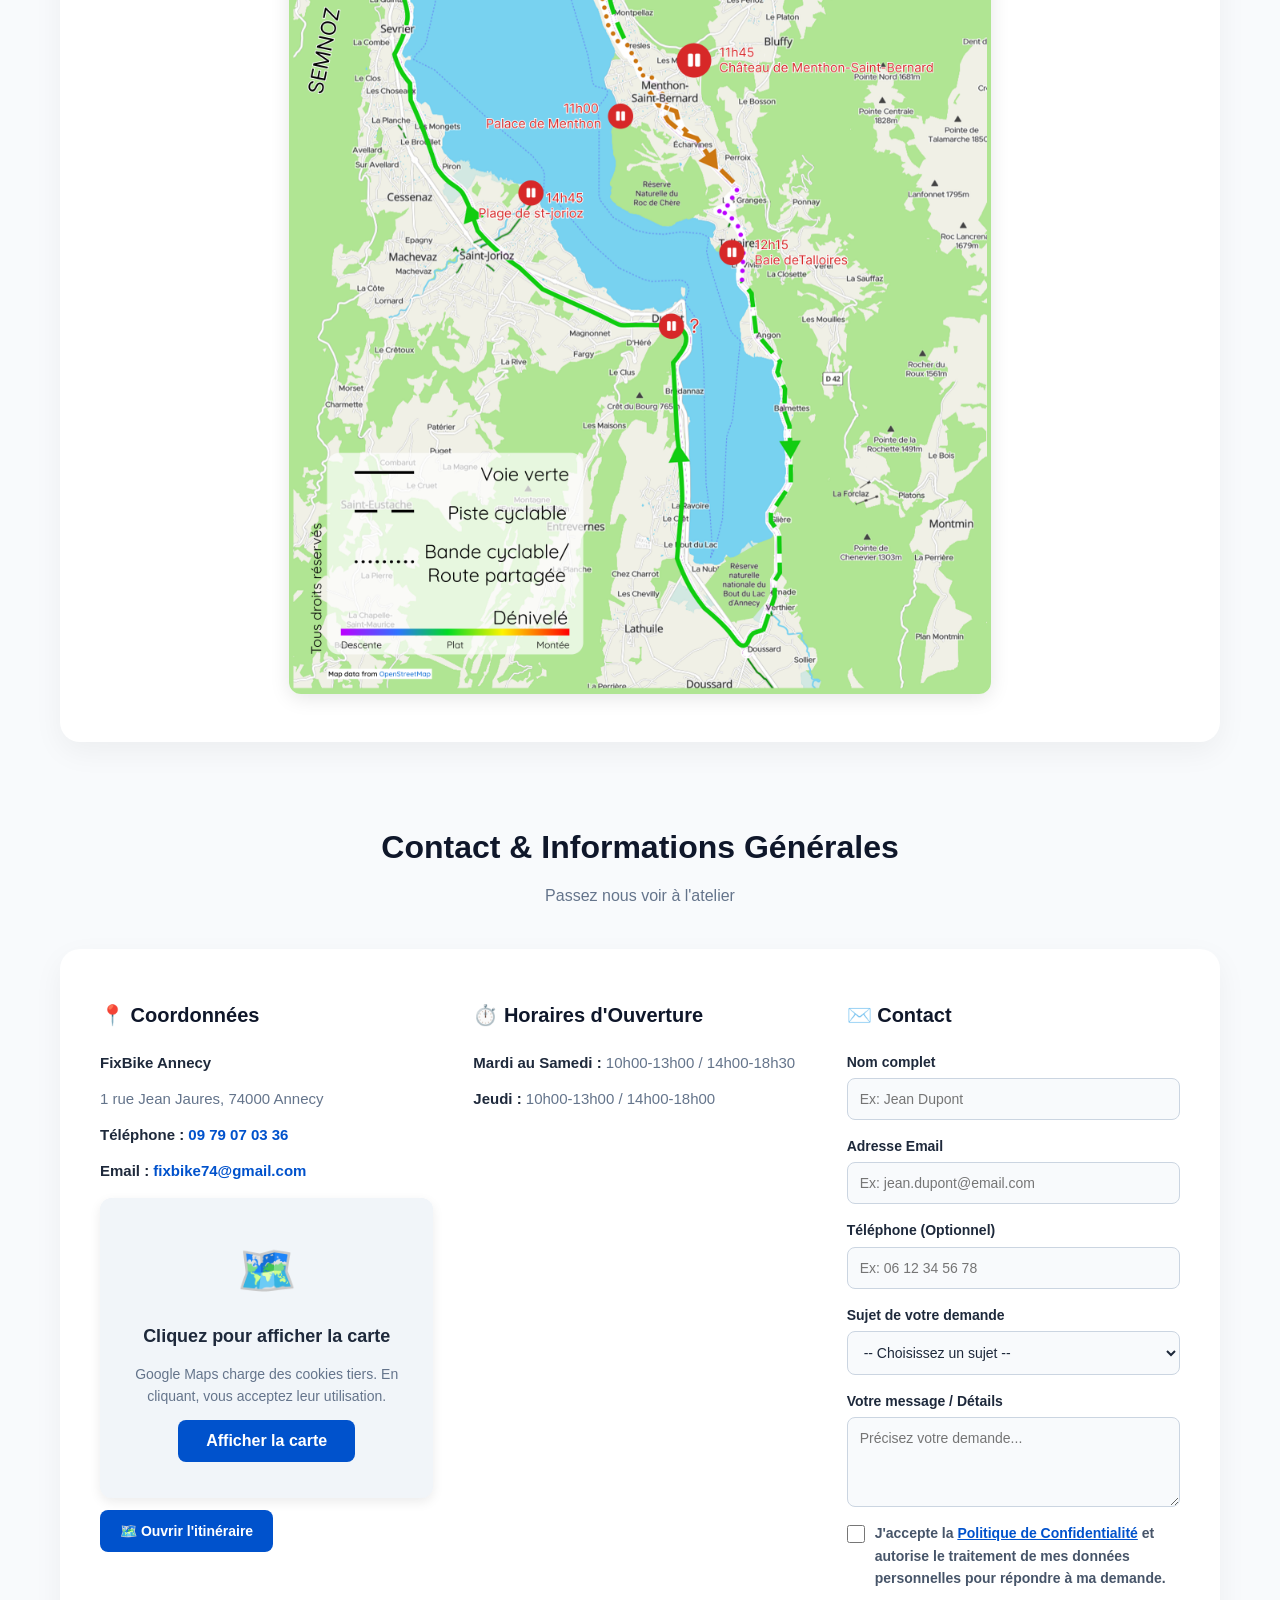
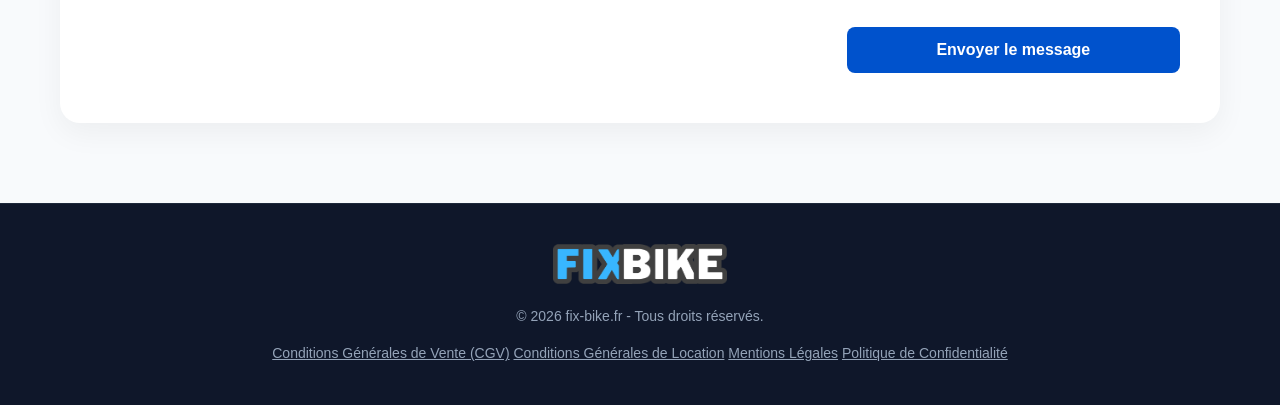
==== commit 289d401b: "update boutique" ====
--- a/index.html
+++ b/index.html
@@ -13,7 +13,7 @@
 <body>
 
     <!-- Popup Promo -->
-    <div class="popup-overlay" id="promoPopup">
+    <!--<div class="popup-overlay" id="promoPopup">
         <div class="popup-content">
             <button class="close-popup" id="closePopup">✕</button>
             <div class="popup-subtitle">À partir de juin</div>
@@ -22,7 +22,7 @@
                 <a href="#balade" class="popup-btn" id="popupAction">En savoir plus</a>
             </div>
         </div>
-    </div>
+    </div>-->
 
     <!-- HEADER CENTRALISÉ (Appelé depuis script.js) -->
     <custom-header></custom-header>
@@ -452,6 +452,7 @@
                             <select id="form-subject" name="subject" required>
                                 <option value="" disabled selected data-i18n="form-subj-select">-- Choisissez un sujet --</option>
                                 <option value="Réparation / Révision" data-i18n="form-subj-rep">Réparation / Révision d'un vélo</option>
+                                <option value="Réparation / Révision" data-i18n="form-subj-rep">Achat vélo</option>
                                 <option value="Location" data-i18n="form-subj-rent">Location de matériel</option>
                                 <option value="Balade Guidée" data-i18n="form-subj-tour">Réservation Balade Guidée</option>
                                 <option value="Autre" data-i18n="form-subj-other">Autre demande</option>
--- a/style.css
+++ b/style.css
@@ -1041,11 +1041,17 @@
     transform: scale(1.05);
 }
 
-.bike-title {
+.bike-brand {
+    font-size: 20px;
+    font-weight: 500;
+    color: var(--text-dark);
+    margin-top: 10px;
+}
+.bike-name {
     font-size: 20px;
     font-weight: 700;
     color: var(--text-dark);
-    margin-top: 10px;
+    margin-top: 0px;
 }
 
 .bike-type {
